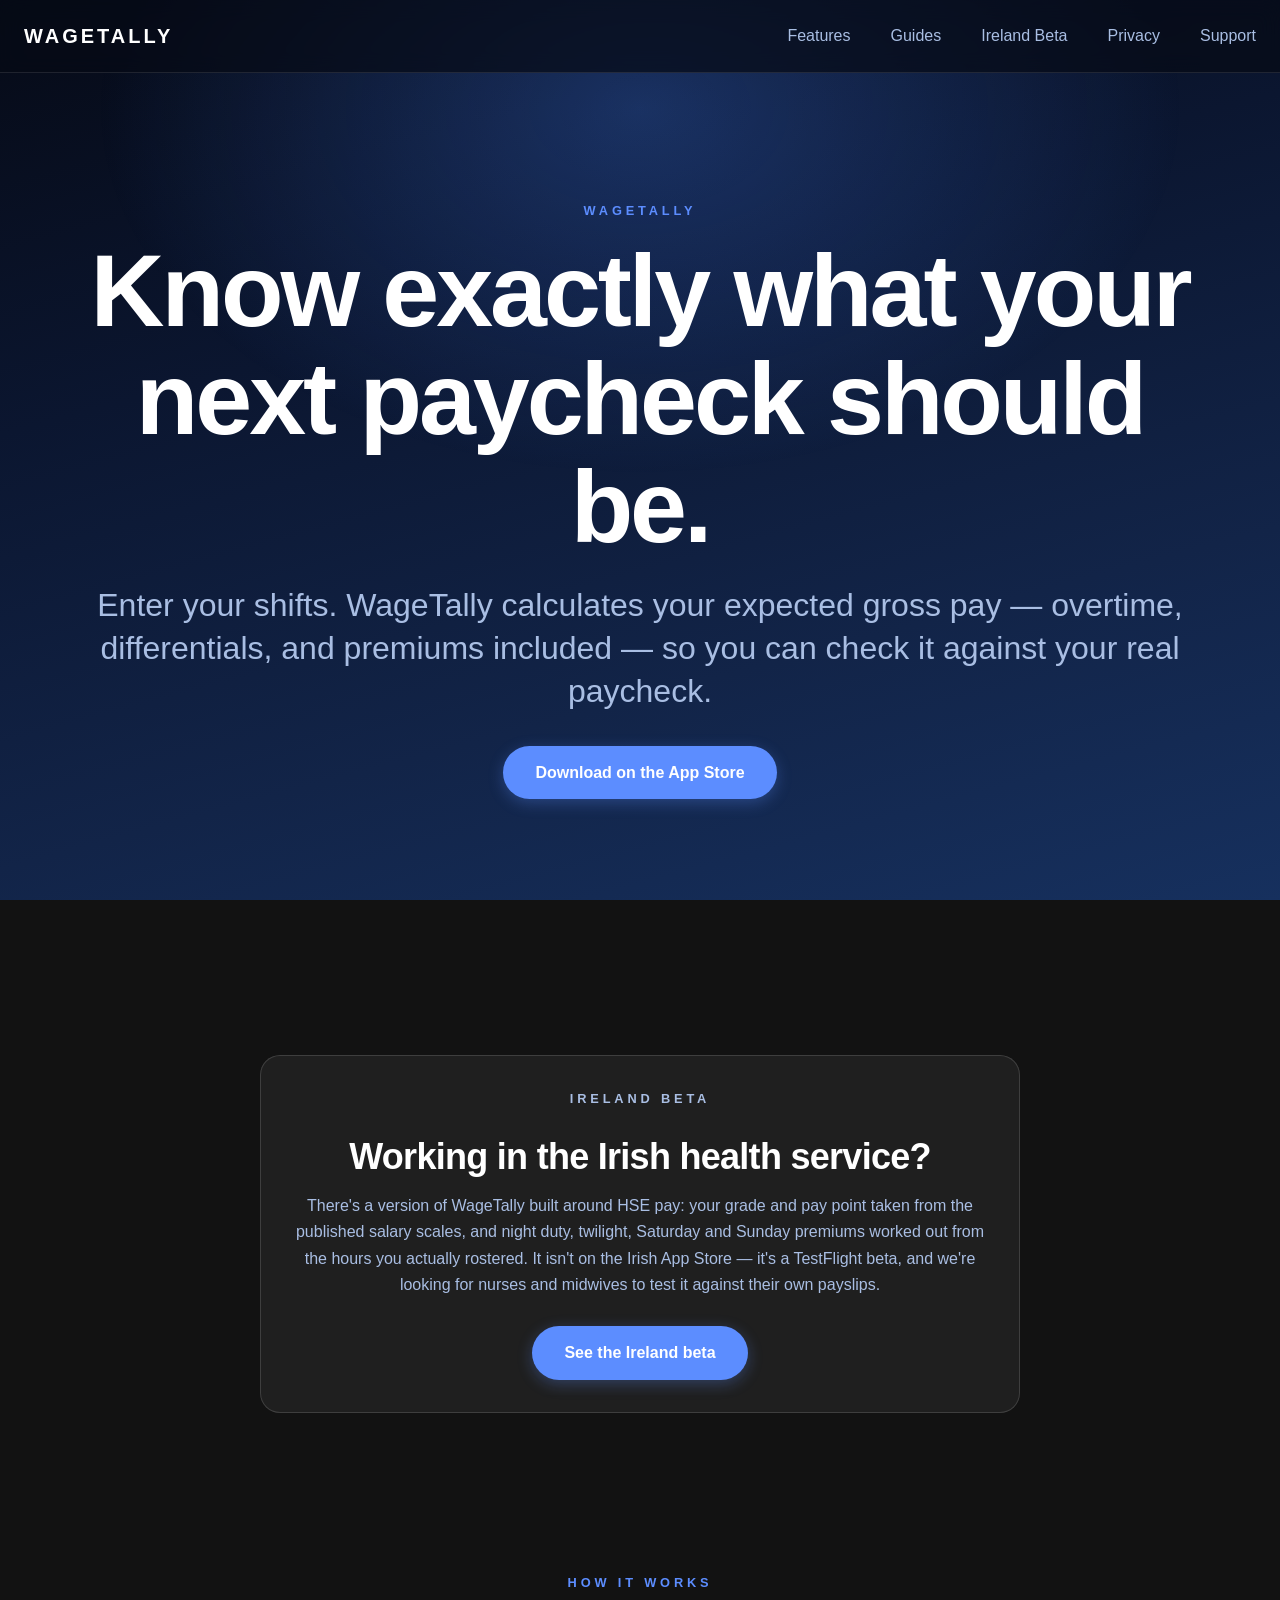
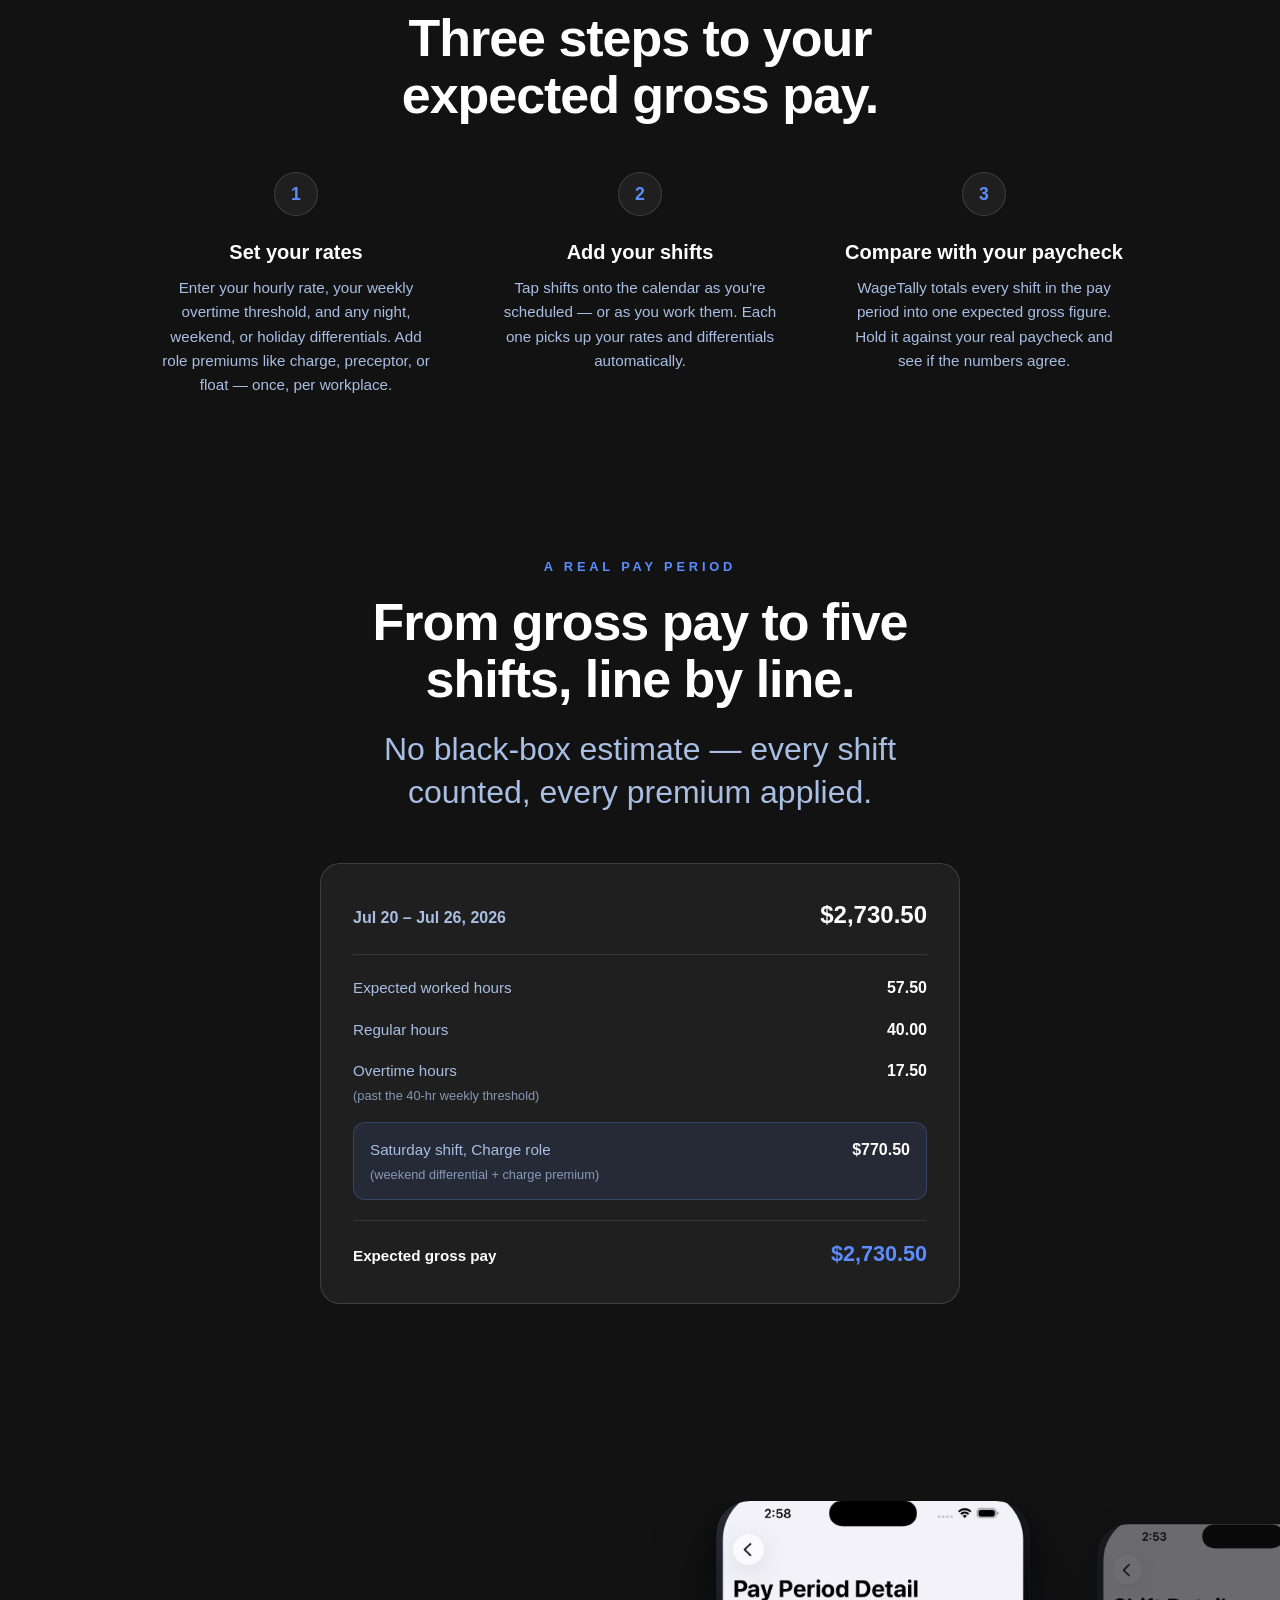
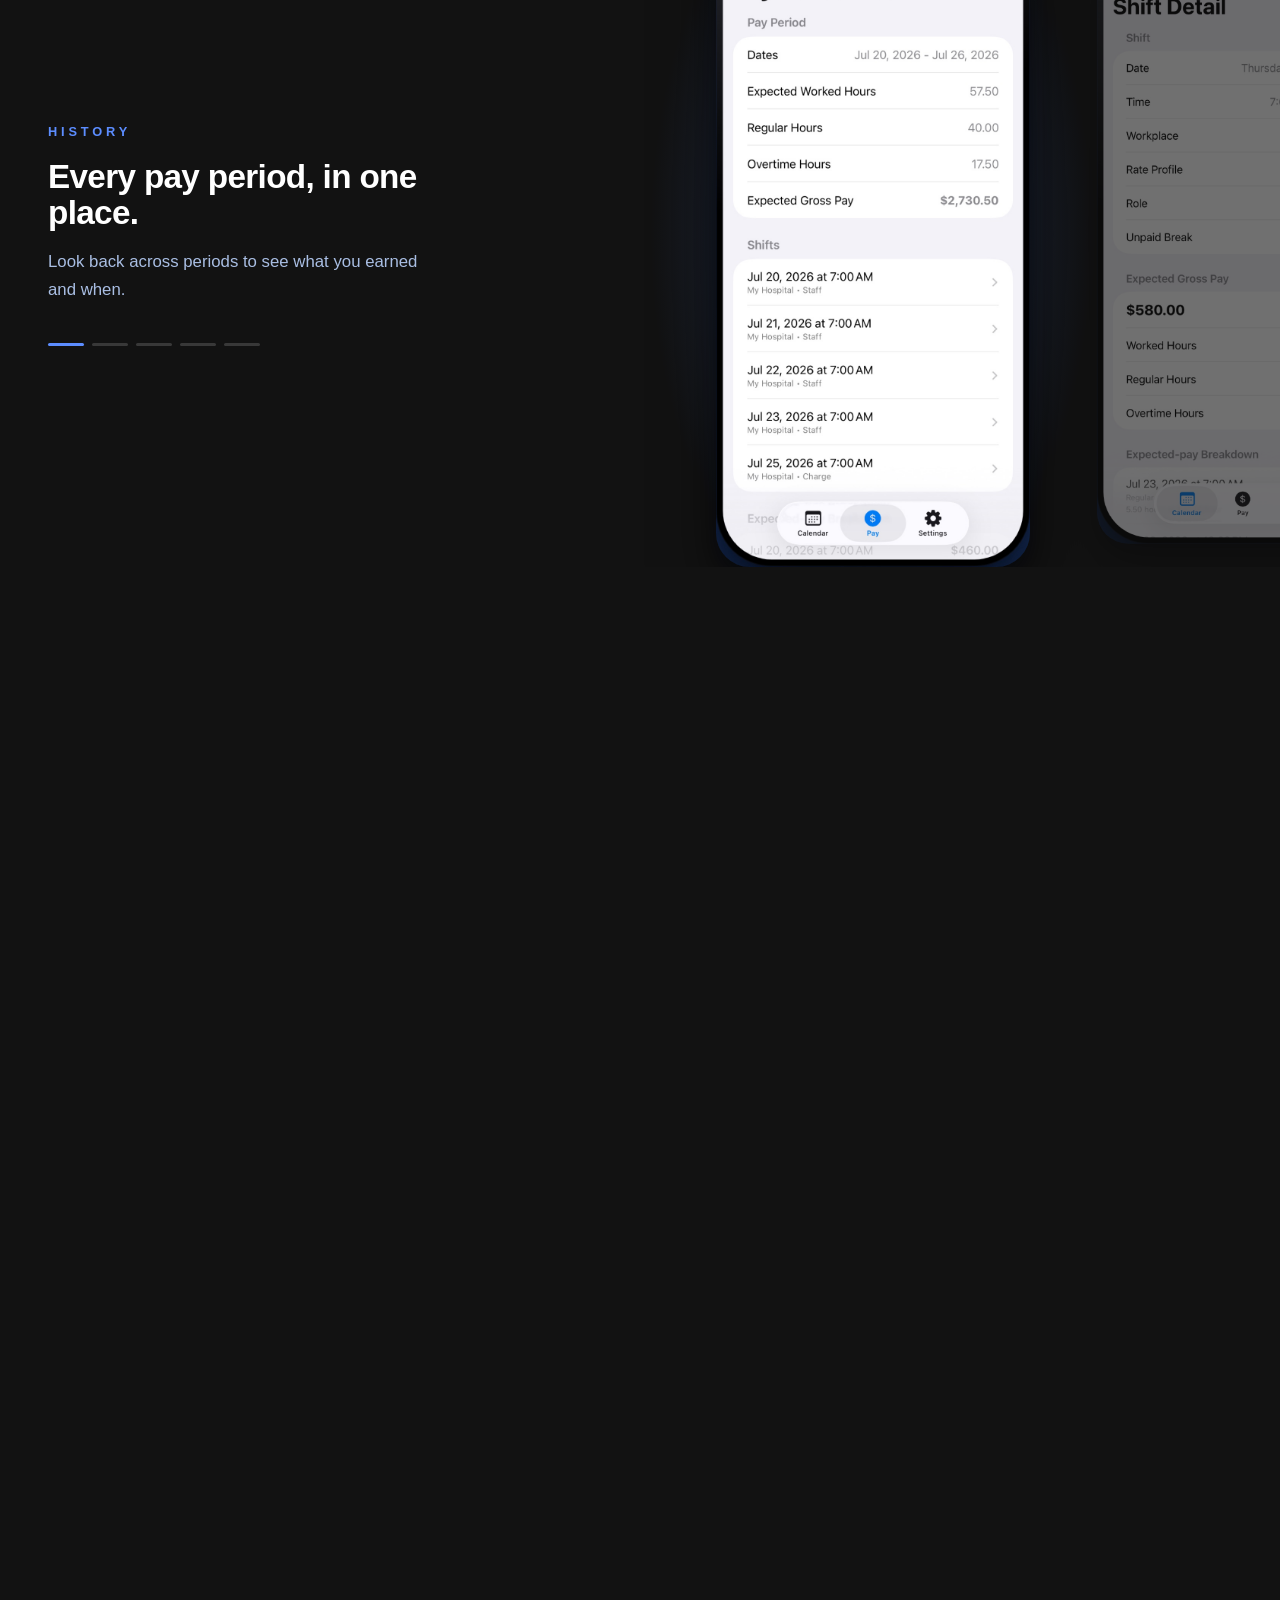
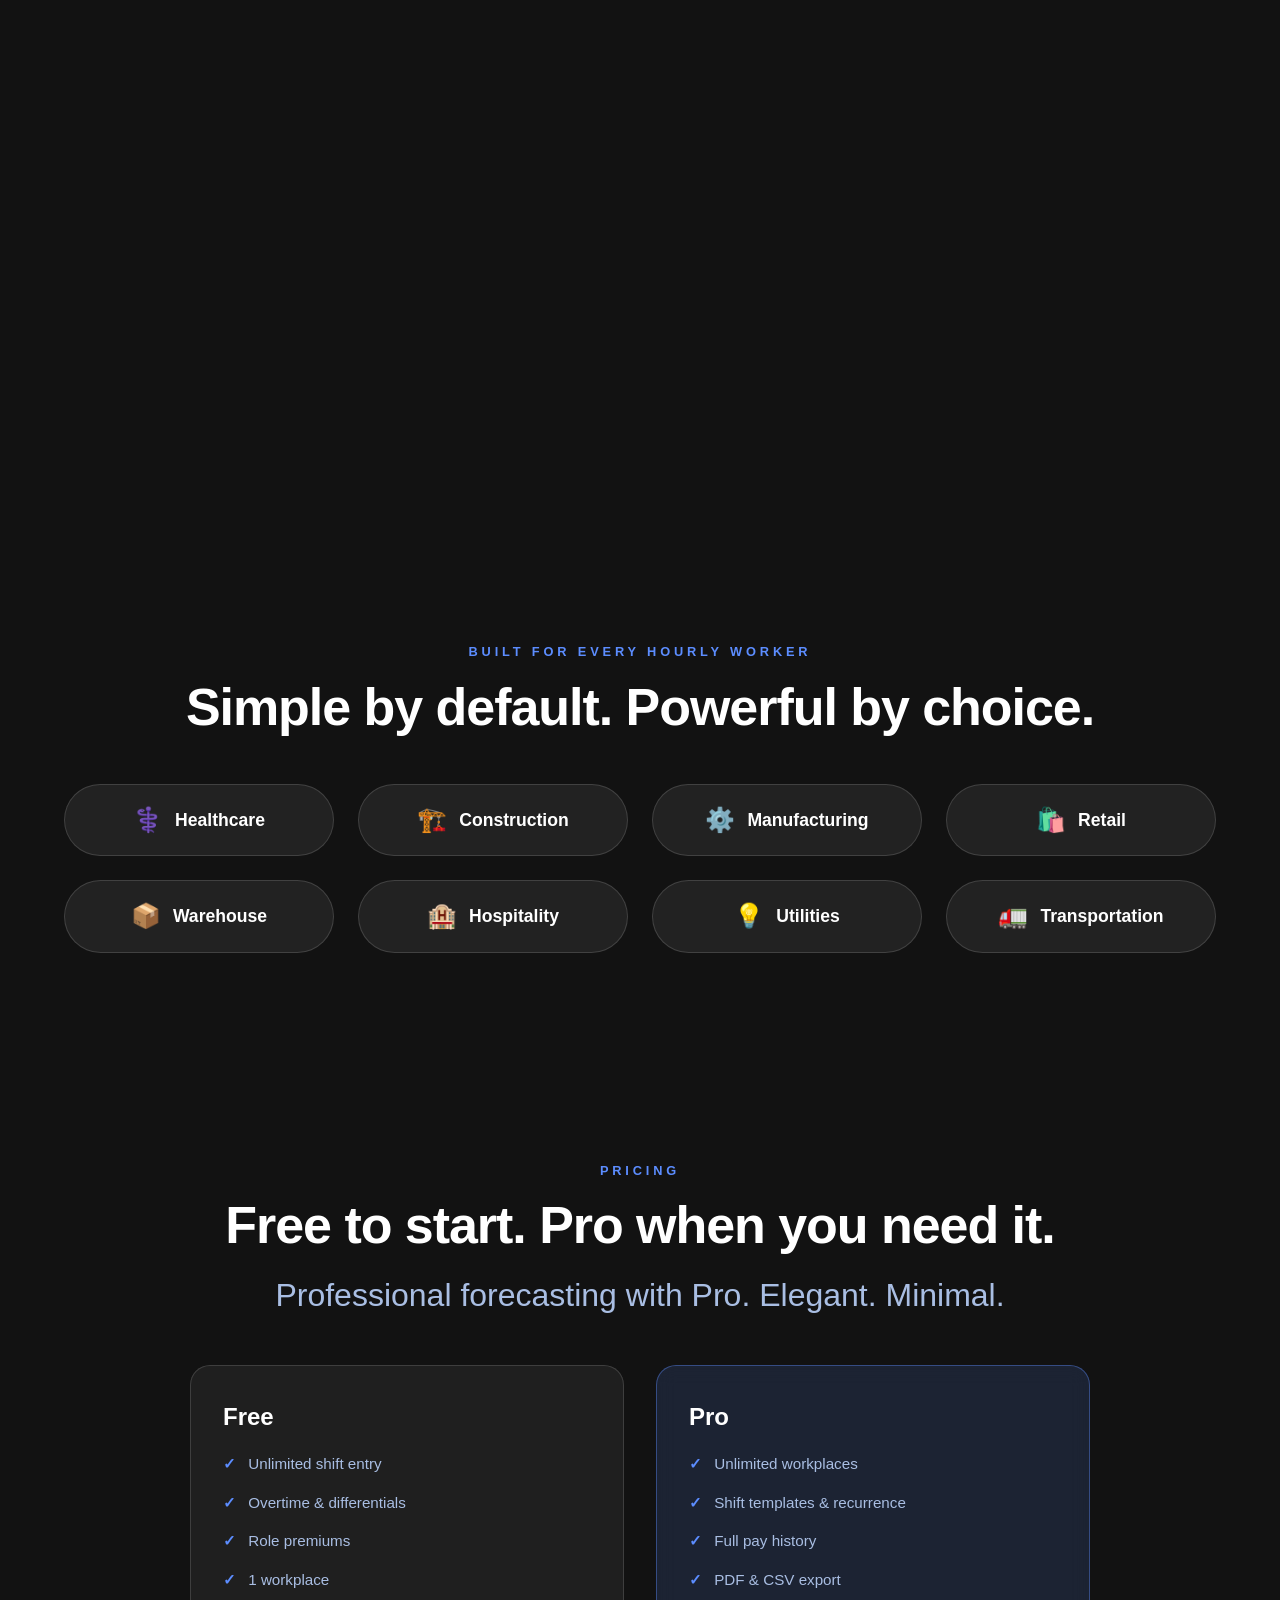
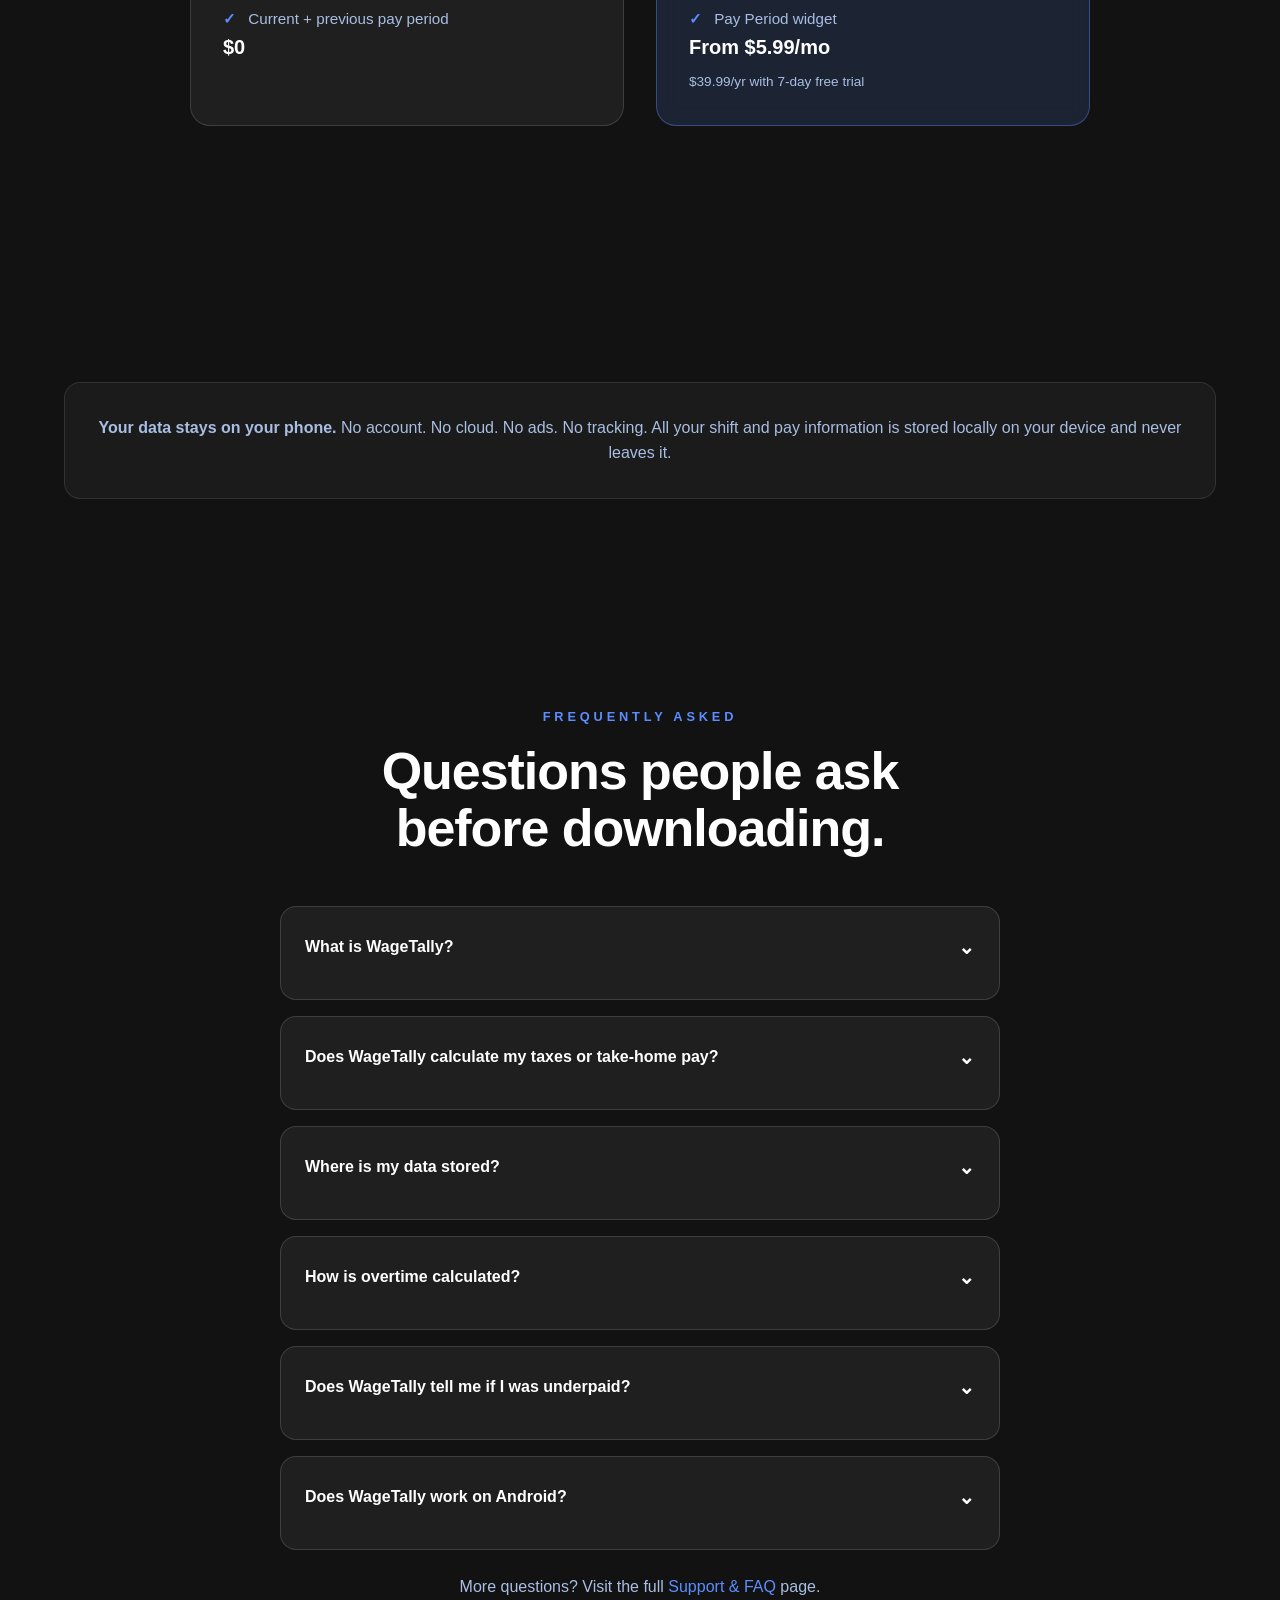
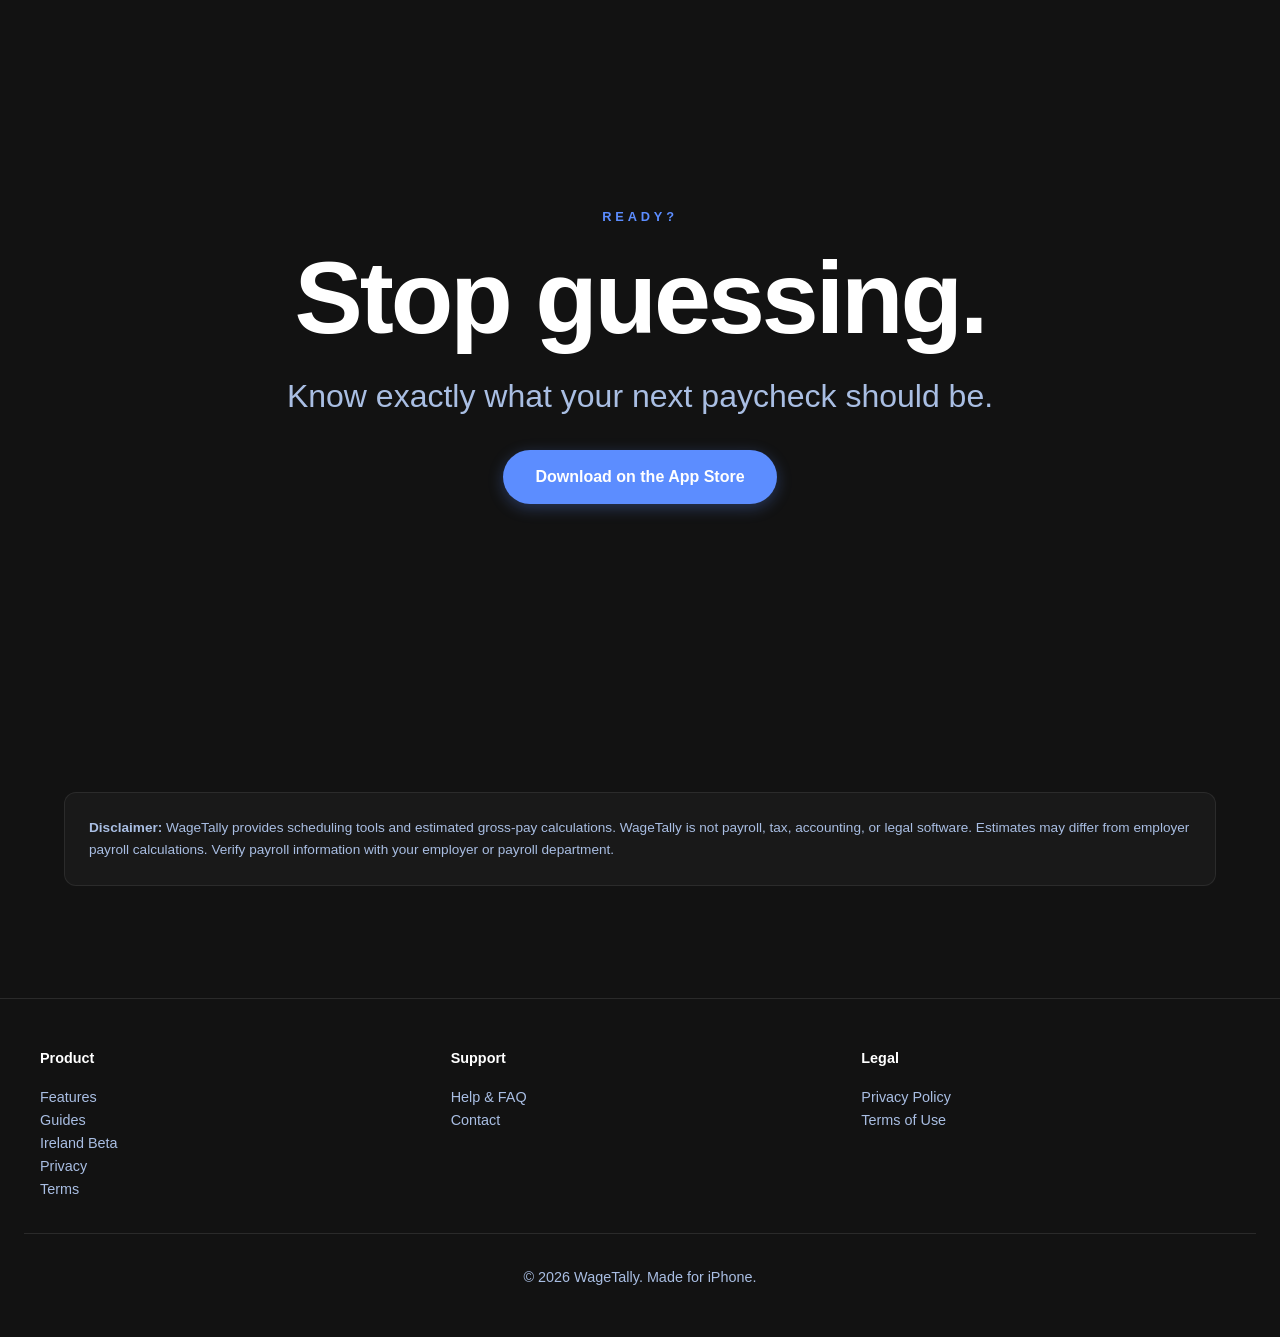
==== index.html @ 3345a605 "Give the homepage an Ireland doorway The homepage mentioned Ireland twice, both times as a nav link." ====
<!DOCTYPE html>
<html lang="en">
<head>
  <meta charset="UTF-8">
  <meta name="viewport" content="width=device-width, initial-scale=1.0">
  <title>WageTally – Know Your Next Paycheck</title>
  <meta name="description" content="Enter your shifts. WageTally calculates your expected gross pay — overtime, differentials, and premiums included — so you can check it against your real paycheck.">

  <!-- Open Graph -->
  <meta property="og:title" content="WageTally – Know Your Next Paycheck">
  <meta property="og:description" content="Calculate your expected gross pay automatically. Track shifts, overtime, differentials, and premiums.">
  <meta property="og:image" content="https://bfoster1267-ctrl.github.io/Shiftproof-website/assets/WageTally-og.jpg">
  <meta property="og:type" content="website">
  <link rel="canonical" href="https://bfoster1267-ctrl.github.io/Shiftproof-website/">

  <!-- JSON-LD Structured Data -->
  <script type="application/ld+json">
  {
    "@context": "https://schema.org/",
    "@type": "SoftwareApplication",
    "name": "WageTally",
    "description": "Calculate your expected gross pay for every shift. Compare it against your actual paycheck to catch mistakes.",
    "operatingSystem": "iOS",
    "applicationCategory": "FinanceApplication",
    "downloadUrl": "https://apps.apple.com/app/id6794703602",
    "offers": [
      {
        "@type": "Offer",
        "price": "0",
        "priceCurrency": "USD",
        "name": "Free"
      },
      {
        "@type": "Offer",
        "price": "5.99",
        "priceCurrency": "USD",
        "name": "Pro Monthly",
        "description": "From $5.99/mo"
      },
      {
        "@type": "Offer",
        "price": "39.99",
        "priceCurrency": "USD",
        "name": "Pro Annual",
        "description": "$39.99/yr with 7-day free trial"
      }
    ]
  }
  </script>

  <script type="application/ld+json">
  {
    "@context": "https://schema.org/",
    "@type": "Organization",
    "name": "WageTally",
    "url": "https://bfoster1267-ctrl.github.io/Shiftproof-website/",
    "logo": "https://bfoster1267-ctrl.github.io/Shiftproof-website/assets/WageTally-og.jpg"
  }
  </script>

  <script type="application/ld+json">
  {
    "@context": "https://schema.org/",
    "@type": "WebSite",
    "name": "WageTally",
    "url": "https://bfoster1267-ctrl.github.io/Shiftproof-website/"
  }
  </script>

  <script type="application/ld+json">
  {
    "@context": "https://schema.org/",
    "@type": "FAQPage",
    "mainEntity": [
      {
        "@type": "Question",
        "name": "What is WageTally?",
        "acceptedAnswer": {
          "@type": "Answer",
          "text": "WageTally is an iOS app that helps hourly workers track their shifts and calculate their expected gross pay — including overtime, differentials, and role premiums. You enter your shifts and rates, and WageTally does the math so you can compare your expected pay against your actual paycheck."
        }
      },
      {
        "@type": "Question",
        "name": "Does WageTally calculate my taxes or take-home pay?",
        "acceptedAnswer": {
          "@type": "Answer",
          "text": "No. WageTally calculates gross pay only — the total you earn before taxes, deductions, or other withholdings. It does not calculate taxes, net/take-home pay, or anything related to payroll withholding."
        }
      },
      {
        "@type": "Question",
        "name": "Where is my data stored?",
        "acceptedAnswer": {
          "@type": "Answer",
          "text": "All your data — shifts, rates, workplaces, differentials, and role premiums — is stored locally on your iPhone only. It is never transmitted to a server, cloud, or third party."
        }
      },
      {
        "@type": "Question",
        "name": "How is overtime calculated?",
        "acceptedAnswer": {
          "@type": "Answer",
          "text": "WageTally calculates weekly overtime based on a threshold you set (default 40 hours per week). Hours worked beyond that threshold in a week are classified as overtime. WageTally does not calculate daily overtime."
        }
      },
      {
        "@type": "Question",
        "name": "Does WageTally tell me if I was underpaid?",
        "acceptedAnswer": {
          "@type": "Answer",
          "text": "WageTally shows you the difference between your expected gross pay and your actual paycheck. It does not provide legal advice or determine whether you were actually underpaid — always verify with your employer or payroll department."
        }
      },
      {
        "@type": "Question",
        "name": "Does WageTally work on Android?",
        "acceptedAnswer": {
          "@type": "Answer",
          "text": "No. WageTally is an iOS app and requires an iPhone with iOS 17 or later."
        }
      }
    ]
  }
  </script>

  <link rel="stylesheet" href="styles.css?v=16">
  <link rel="icon" type="image/svg+xml" href="data:image/svg+xml,<svg xmlns='http://www.w3.org/2000/svg' viewBox='0 0 100 100'><text y='75' font-size='75' font-weight='bold' fill='%235C8DFF'>$</text></svg>">
</head>
<body>
  <!-- Navigation -->
  <header>
    <div class="nav-container">
      <a href="index.html" class="logo">WAGETALLY</a>
      <nav class="nav-links" aria-label="Main">
        <ul>
          <li><a href="#features">Features</a></li>
          <li><a href="articles/">Guides</a></li>
          <li><a href="ireland-beta.html">Ireland Beta</a></li>
          <li><a href="privacy.html">Privacy</a></li>
          <li><a href="support.html">Support</a></li>
        </ul>
      </nav>
      <button class="mobile-menu-btn" aria-label="Toggle menu">☰</button>
    </div>
  </header>

  <!-- Hero Section -->
  <section class="section-hero">
    <div class="container">
      <div class="hero-text">
        <p class="eyebrow">WAGETALLY</p>
        <h1>Know exactly what your next paycheck should be.</h1>
        <p class="subheading">Enter your shifts. WageTally calculates your expected gross pay — overtime, differentials, and premiums included — so you can check it against your real paycheck.</p>
        <a href="https://apps.apple.com/app/id6794703602" class="btn btn-primary">Download on the App Store</a>
      </div>
    </div>
  </section>

  <!-- Ireland band. This page is what wagetally.ie will serve at its root, so a
       nurse arriving from an outreach message has to find something built for
       her without hunting the nav — everything below here is the US story, in
       dollars, and the Irish build is a beta on TestFlight rather than a
       storefront listing. Kept to one card so it reads as a doorway, not a
       competing pitch. -->
  <section class="section" aria-labelledby="ireland-band-heading">
    <div class="container">
      <div class="glass-card home-ireland">
        <p class="eyebrow">Ireland Beta</p>
        <h2 id="ireland-band-heading">Working in the Irish health service?</h2>
        <p>There's a version of WageTally built around HSE pay: your grade and pay point taken from the published salary scales, and night duty, twilight, Saturday and Sunday premiums worked out from the hours you actually rostered. It isn't on the Irish App Store — it's a TestFlight beta, and we're looking for nurses and midwives to test it against their own payslips.</p>
        <a href="ireland-beta.html" class="btn btn-primary">See the Ireland beta</a>
      </div>
    </div>
  </section>

  <!-- How It Works -->
  <section class="section" aria-labelledby="how-it-works-heading">
    <div class="container">
      <div class="section-intro">
        <p class="eyebrow">HOW IT WORKS</p>
        <h2 id="how-it-works-heading">Three steps to your expected gross pay.</h2>
      </div>

      <ol class="steps">
        <li class="step">
          <span class="step-number">1</span>
          <h3>Set your rates</h3>
          <p>Enter your hourly rate, your weekly overtime threshold, and any night, weekend, or holiday differentials. Add role premiums like charge, preceptor, or float — once, per workplace.</p>
        </li>
        <li class="step">
          <span class="step-number">2</span>
          <h3>Add your shifts</h3>
          <p>Tap shifts onto the calendar as you're scheduled — or as you work them. Each one picks up your rates and differentials automatically.</p>
        </li>
        <li class="step">
          <span class="step-number">3</span>
          <h3>Compare with your paycheck</h3>
          <p>WageTally totals every shift in the pay period into one expected gross figure. Hold it against your real paycheck and see if the numbers agree.</p>
        </li>
      </ol>
    </div>
  </section>

  <!-- Worked Example
       Mirrors the numbers shown in gallery slide 01 and 04. Screenshots
       aren't indexable text, so the same real pay period is repeated here
       as semantic HTML — the only copy of these numbers a search engine or
       screen reader can actually read. -->
  <section class="section" aria-labelledby="worked-example-heading">
    <div class="container">
      <div class="section-intro">
        <p class="eyebrow">A REAL PAY PERIOD</p>
        <h2 id="worked-example-heading">From gross pay to five shifts, line by line.</h2>
        <p class="subheading">No black-box estimate — every shift counted, every premium applied.</p>
      </div>

      <div class="worked-example glass-card">
        <div class="worked-example-header">
          <span>Jul 20 – Jul 26, 2026</span>
          <span class="worked-example-total">$2,730.50</span>
        </div>
        <dl class="worked-example-rows">
          <div class="worked-example-row">
            <dt>Expected worked hours</dt>
            <dd>57.50</dd>
          </div>
          <div class="worked-example-row">
            <dt>Regular hours</dt>
            <dd>40.00</dd>
          </div>
          <div class="worked-example-row">
            <dt>Overtime hours <span class="worked-example-note">(past the 40-hr weekly threshold)</span></dt>
            <dd>17.50</dd>
          </div>
          <div class="worked-example-row worked-example-highlight">
            <dt>Saturday shift, Charge role <span class="worked-example-note">(weekend differential + charge premium)</span></dt>
            <dd>$770.50</dd>
          </div>
          <div class="worked-example-row worked-example-row-total">
            <dt>Expected gross pay</dt>
            <dd>$2,730.50</dd>
          </div>
        </dl>
      </div>
    </div>
  </section>

  <!-- Feature gallery.
       The source PNGs are 1290x2796 App Store compositions; the device sits at
       x 265-1024 in every one of them. .device crops to just the phone so the
       headlines can be real web type instead of pixels. --crop-y is the only
       per-slide value: the comps differ solely in vertical offset. -->
  <section id="features" class="pin">
    <div class="pin-stage">
      <div class="pin-copy">
        <p class="eyebrow" data-copy="eyebrow">Pay periods</p>
        <h2 data-copy="title">Know what the check should say.</h2>
        <p data-copy="body">Every shift in the period added up into one expected gross figure — the number you can hold against your real paycheck.</p>
        <ol class="pin-rail" aria-hidden="true">
          <li class="is-active"></li><li></li><li></li><li></li><li></li>
        </ol>
      </div>

      <div class="pin-viewport">
      <div class="pin-track" role="region" aria-label="WageTally app screens" tabindex="0">
        <figure class="slide">
          <div class="device" style="--crop-y:-59.553%">
            <img src="assets/web/ShiftProof-01-KnowYourNextPaycheck.jpg" width="1400" height="3035" alt="Pay Period Detail screen showing 57.50 expected worked hours split into 40.00 regular and 17.50 overtime, for an expected gross pay of $2,730.50, above the list of shifts in that period.">
          </div>
          <figcaption>
            <p class="eyebrow">Pay periods</p>
            <h3>Know what the check should say.</h3>
            <p>Every shift in the period added up into one expected gross figure — the number you can hold against your real paycheck.</p>
          </figcaption>
        </figure>

        <figure class="slide">
          <div class="device" style="--crop-y:-62.655%">
            <img src="assets/web/ShiftProof-02-AutomaticOvertime.jpg" width="1400" height="3035" loading="lazy" alt="Shift Detail screen for a 7:00 AM to 7:00 PM shift, breaking 11.50 worked hours into 5.50 regular and 6.00 overtime hours for $580.00 expected gross pay.">
          </div>
          <figcaption>
            <p class="eyebrow">Overtime</p>
            <h3>Past your weekly threshold, counted for you.</h3>
            <p>Set the weekly threshold once. Regular and overtime hours are split automatically, every week.</p>
          </figcaption>
        </figure>

        <figure class="slide">
          <div class="device" style="--crop-y:-59.553%">
            <img src="assets/web/ShiftProof-03-TrackEveryShift.jpg" width="1400" height="3035" loading="lazy" alt="Month calendar for July 2026 with 7:00 AM shift chips placed across the working week of the 20th through the 25th.">
          </div>
          <figcaption>
            <p class="eyebrow">Schedule</p>
            <h3>A calendar built for shift work.</h3>
            <p>Add a shift in seconds and see the whole month at a glance.</p>
          </figcaption>
        </figure>

        <figure class="slide">
          <div class="device" style="--crop-y:-62.655%">
            <img src="assets/web/ShiftProof-04-NeverMissPremiumPay.jpg" width="1400" height="3035" loading="lazy" alt="Shift Detail for a Saturday shift worked in the Charge role, showing $770.50 expected gross pay with all 11.50 hours counted as overtime.">
          </div>
          <figcaption>
            <p class="eyebrow">Premium pay</p>
            <h3>Differentials and role pay, never missed.</h3>
            <p>Night, weekend and holiday differentials, plus charge, preceptor and float premiums — all folded into the expected gross.</p>
          </figcaption>
        </figure>

        <figure class="slide">
          <div class="device" style="--crop-y:-59.553%">
            <img src="assets/web/ShiftProof-05-MonthlyEarnings.jpg" width="1400" height="3035" loading="lazy" alt="Pay tab listing two pay periods: 57.50 hours totalling $2,730.50, and 11.50 hours totalling $460.00.">
          </div>
          <figcaption>
            <p class="eyebrow">History</p>
            <h3>Every pay period, in one place.</h3>
            <p>Look back across periods to see what you earned and when.</p>
          </figcaption>
        </figure>
      </div>
      </div>
    </div>
  </section>

  <!-- Industries Section -->
  <section class="section">
    <div class="container">
      <div style="text-align: center; margin-bottom: 3rem;">
        <p class="eyebrow">BUILT FOR EVERY HOURLY WORKER</p>
        <h2>Simple by default. Powerful by choice.</h2>
      </div>

      <div class="industries">
        <div class="industry-pill">
          <span class="industry-icon">⚕️</span>
          <span>Healthcare</span>
        </div>
        <div class="industry-pill">
          <span class="industry-icon">🏗️</span>
          <span>Construction</span>
        </div>
        <div class="industry-pill">
          <span class="industry-icon">⚙️</span>
          <span>Manufacturing</span>
        </div>
        <div class="industry-pill">
          <span class="industry-icon">🛍️</span>
          <span>Retail</span>
        </div>
        <div class="industry-pill">
          <span class="industry-icon">📦</span>
          <span>Warehouse</span>
        </div>
        <div class="industry-pill">
          <span class="industry-icon">🏨</span>
          <span>Hospitality</span>
        </div>
        <div class="industry-pill">
          <span class="industry-icon">💡</span>
          <span>Utilities</span>
        </div>
        <div class="industry-pill">
          <span class="industry-icon">🚛</span>
          <span>Transportation</span>
        </div>
      </div>

    </div>
  </section>

  <!-- Pricing Section -->
  <section class="section">
    <div class="container">
      <div style="text-align: center; margin-bottom: 3rem;">
        <p class="eyebrow">PRICING</p>
        <h2>Free to start. Pro when you need it.</h2>
        <p class="subheading">Professional forecasting with Pro. Elegant. Minimal.</p>
      </div>

      <div class="pricing-grid">
        <!-- Free Tier -->
        <div class="glass-card">
          <h3>Free</h3>
          <ul class="pricing-features">
            <li>Unlimited shift entry</li>
            <li>Overtime & differentials</li>
            <li>Role premiums</li>
            <li>1 workplace</li>
            <li>Current + previous pay period</li>
          </ul>
          <div class="pricing-cta">$0</div>
        </div>

        <!-- Pro Tier -->
        <div class="glass-card glass-card-pro">
          <h3>Pro</h3>
          <ul class="pricing-features">
            <li>Unlimited workplaces</li>
            <li>Shift templates & recurrence</li>
            <li>Full pay history</li>
            <li>PDF & CSV export</li>
            <li>Pay Period widget</li>
          </ul>
          <div class="pricing-cta">From $5.99/mo</div>
          <p style="font-size: 0.85rem; color: var(--color-text-secondary); margin-top: 0.5rem;">$39.99/yr with 7-day free trial</p>
        </div>
      </div>

    </div>
  </section>

  <!-- Privacy Strip -->
  <section class="section">
    <div class="container">
      <div class="privacy-strip">
        <p><strong>Your data stays on your phone.</strong> No account. No cloud. No ads. No tracking. All your shift and pay information is stored locally on your device and never leaves it.</p>
      </div>
    </div>
  </section>

  <!-- FAQ -->
  <section class="section" aria-labelledby="faq-heading">
    <div class="container">
      <div class="section-intro">
        <p class="eyebrow">FREQUENTLY ASKED</p>
        <h2 id="faq-heading">Questions people ask before downloading.</h2>
      </div>

      <div class="faq-list">
      <div class="faq-item">
        <div class="faq-question">
          <span>What is WageTally?</span>
          <span class="faq-toggle">⌄</span>
        </div>
        <div class="faq-answer">
          <p>WageTally is an iOS app that helps hourly workers track their shifts and calculate their expected gross pay — including overtime, differentials, and role premiums. You enter your shifts and rates, and WageTally does the math so you can compare your expected pay against your actual paycheck.</p>
        </div>
      </div>

      <div class="faq-item">
        <div class="faq-question">
          <span>Does WageTally calculate my taxes or take-home pay?</span>
          <span class="faq-toggle">⌄</span>
        </div>
        <div class="faq-answer">
          <p>No. WageTally calculates <strong>gross pay only</strong> — the total you earn before taxes, deductions, or other withholdings. It does not calculate taxes, net/take-home pay, or anything related to payroll withholding.</p>
        </div>
      </div>

      <div class="faq-item">
        <div class="faq-question">
          <span>Where is my data stored?</span>
          <span class="faq-toggle">⌄</span>
        </div>
        <div class="faq-answer">
          <p>All your data — shifts, rates, workplaces, differentials, and role premiums — is stored <strong>locally on your iPhone only</strong>. It is never transmitted to a server, cloud, or third party.</p>
        </div>
      </div>

      <div class="faq-item">
        <div class="faq-question">
          <span>How is overtime calculated?</span>
          <span class="faq-toggle">⌄</span>
        </div>
        <div class="faq-answer">
          <p>WageTally calculates <strong>weekly overtime</strong> based on a threshold you set (default 40 hours per week). Hours worked beyond that threshold in a week are classified as overtime. WageTally does <strong>not</strong> calculate daily overtime.</p>
        </div>
      </div>

      <div class="faq-item">
        <div class="faq-question">
          <span>Does WageTally tell me if I was underpaid?</span>
          <span class="faq-toggle">⌄</span>
        </div>
        <div class="faq-answer">
          <p>WageTally shows you the <strong>difference between your expected gross pay and your actual paycheck</strong>. It does <strong>not</strong> provide legal advice or determine whether you were actually underpaid — always verify with your employer or payroll department.</p>
        </div>
      </div>

      <div class="faq-item">
        <div class="faq-question">
          <span>Does WageTally work on Android?</span>
          <span class="faq-toggle">⌄</span>
        </div>
        <div class="faq-answer">
          <p>No. WageTally is an iOS app and requires an iPhone with iOS 17 or later.</p>
        </div>
      </div>
      </div>

      <p class="faq-more">More questions? Visit the full <a href="support.html">Support &amp; FAQ</a> page.</p>
    </div>
  </section>

  <!-- Final CTA -->
  <section class="section-hero">
    <div class="container">
      <div class="hero-text">
        <p class="eyebrow">READY?</p>
        <h2 class="cta-heading">Stop guessing.</h2>
        <p class="subheading">Know exactly what your next paycheck should be.</p>
        <a href="https://apps.apple.com/app/id6794703602" class="btn btn-primary">Download on the App Store</a>
      </div>
    </div>
  </section>

  <!-- Disclaimer -->
  <section class="section">
    <div class="container">
      <div class="disclaimer">
        <p><strong>Disclaimer:</strong> WageTally provides scheduling tools and estimated gross-pay calculations. WageTally is not payroll, tax, accounting, or legal software. Estimates may differ from employer payroll calculations. Verify payroll information with your employer or payroll department.</p>
      </div>
    </div>
  </section>

  <!-- Footer -->
  <footer>
    <div class="footer-content">
      <div class="footer-section">
        <h4>Product</h4>
        <ul>
          <li><a href="#features">Features</a></li>
          <li><a href="articles/">Guides</a></li>
          <li><a href="ireland-beta.html">Ireland Beta</a></li>
          <li><a href="privacy.html">Privacy</a></li>
          <li><a href="terms.html">Terms</a></li>
        </ul>
      </div>
      <div class="footer-section">
        <h4>Support</h4>
        <ul>
          <li><a href="support.html">Help & FAQ</a></li>
          <li><a href="mailto:bfoster1267@gmail.com">Contact</a></li>
        </ul>
      </div>
      <div class="footer-section">
        <h4>Legal</h4>
        <ul>
          <li><a href="privacy.html">Privacy Policy</a></li>
          <li><a href="terms.html">Terms of Use</a></li>
        </ul>
      </div>
    </div>
    <div class="footer-bottom">
      <p>&copy; 2026 WageTally. Made for iPhone.</p>
    </div>
  </footer>

  <script src="main.js?v=13"></script>
</body>
</html>
---- styles.css ----
/* WageTally Marketing Website */
/* Design System */

:root {
  --color-brand-blue: #5C8DFF;
  --color-text-primary: #FFFFFF;
  --color-text-secondary: #A9BEE3;
  --color-bg-gradient-1: #060a16;
  --color-bg-gradient-2: #0b1630;
  --color-bg-gradient-3: #122448;
  --color-bg-gradient-4: #16305e;
  --color-glass-bg: rgba(255, 255, 255, 0.06);
  --color-glass-border: rgba(255, 255, 255, 0.14);
  --color-glass-pro-bg: rgba(92, 141, 255, 0.14);
  --color-glass-pro-border: rgba(92, 141, 255, 0.4);
  --font-system: -apple-system, BlinkMacSystemFont, "SF Pro Display", "Segoe UI", Roboto, Helvetica, Arial, sans-serif;
}

* {
  margin: 0;
  padding: 0;
  box-sizing: border-box;
}

html {
  scroll-behavior: smooth;
  color-scheme: dark;
}

body {
  font-family: var(--font-system);
  background: linear-gradient(165deg, var(--color-bg-gradient-1) 0%, var(--color-bg-gradient-2) 35%, var(--color-bg-gradient-3) 70%, var(--color-bg-gradient-4) 100%);
  background-attachment: fixed;
  color: var(--color-text-primary);
  line-height: 1.6;
  overflow-x: hidden;
}

body::before {
  content: '';
  position: fixed;
  top: 0;
  left: 0;
  right: 0;
  height: 60%;
  background: radial-gradient(ellipse at 50% 20%, rgba(70, 132, 255, 0.28), transparent 60%);
  pointer-events: none;
  z-index: -1;
}

/* Typography */
h1 {
  font-size: clamp(2.5rem, 8vw, 8.25rem);
  font-weight: 800;
  letter-spacing: -0.03em;
  line-height: 1.05;
  margin-bottom: 1.5rem;
  color: var(--color-text-primary);
}

h2 {
  font-size: clamp(1.75rem, 5vw, 3.25rem);
  font-weight: 800;
  letter-spacing: -0.02em;
  line-height: 1.1;
  margin-bottom: 1.25rem;
}

h3 {
  font-size: 1.5rem;
  font-weight: 700;
  margin-bottom: 1rem;
}

.eyebrow {
  font-size: 0.8rem;
  font-weight: 700;
  letter-spacing: 0.3em;
  text-transform: uppercase;
  color: var(--color-brand-blue);
  margin-bottom: 1rem;
}

.subheading {
  font-size: clamp(1.25rem, 3vw, 2rem);
  font-weight: 500;
  color: var(--color-text-secondary);
  line-height: 1.35;
  margin-bottom: 2rem;
}

body-text {
  font-size: 1rem;
  color: var(--color-text-secondary);
  line-height: 1.6;
}

/* Navigation */
header {
  position: sticky;
  top: 0;
  z-index: 100;
  backdrop-filter: blur(10px);
  background: rgba(6, 10, 22, 0.7);
  border-bottom: 1px solid rgba(255, 255, 255, 0.1);
}

.nav-container {
  max-width: 1400px;
  margin: 0 auto;
  padding: 1.25rem 1.5rem;
  display: flex;
  justify-content: space-between;
  align-items: center;
}

.logo {
  font-size: 1.25rem;
  font-weight: 800;
  letter-spacing: 0.15em;
  color: var(--color-text-primary);
  text-decoration: none;
}

.nav-links ul {
  display: flex;
  gap: 2.5rem;
  list-style: none;
  margin: 0;
  padding: 0;
}

.nav-links a {
  color: var(--color-text-secondary);
  text-decoration: none;
  font-weight: 500;
  transition: color 0.3s ease;
}

.nav-links a:hover {
  color: var(--color-brand-blue);
}

a:focus-visible,
.mobile-menu-btn:focus-visible,
.faq-question:focus-visible,
.btn:focus-visible {
  outline: 3px solid rgba(92, 141, 255, 0.75);
  outline-offset: 4px;
}

.btn:focus-visible {
  border-radius: 999px;
}

.mobile-menu-btn {
  display: none;
  background: none;
  border: none;
  color: var(--color-text-primary);
  font-size: 1.5rem;
  cursor: pointer;
}

/* Buttons */
.btn {
  display: inline-block;
  padding: 0.875rem 2rem;
  border-radius: 999px;
  font-weight: 700;
  text-decoration: none;
  transition: all 0.3s ease;
  font-size: 1rem;
  text-align: center;
  border: none;
  cursor: pointer;
}

.btn-primary {
  background: var(--color-brand-blue);
  color: var(--color-text-primary);
  box-shadow: 0 4px 15px rgba(92, 141, 255, 0.3);
}

.btn-primary:hover {
  transform: translateY(-2px);
  box-shadow: 0 8px 25px rgba(92, 141, 255, 0.4);
}

.btn-secondary {
  background: transparent;
  border: 1.5px solid rgba(255, 255, 255, 0.2);
  color: var(--color-text-primary);
}

.btn-secondary:hover {
  border-color: rgba(255, 255, 255, 0.4);
  background: rgba(255, 255, 255, 0.05);
}

/* Container & Layout */
.container {
  max-width: 1200px;
  margin: 0 auto;
  padding: 0 1.5rem;
}

.section {
  padding: 5rem 1.5rem;
}

.section-hero {
  padding: 8rem 1.5rem;
  text-align: center;
}

.hero-text {
  margin-bottom: 3rem;
}

/* Glass Cards */
.glass-card {
  background: var(--color-glass-bg);
  border: 1px solid var(--color-glass-border);
  border-radius: 20px;
  padding: 2rem;
  backdrop-filter: blur(10px);
  -webkit-backdrop-filter: blur(10px);
  transition: all 0.3s ease;
}

.glass-card:hover {
  background: rgba(255, 255, 255, 0.08);
  border-color: rgba(255, 255, 255, 0.2);
}

.glass-card-pro {
  background: var(--color-glass-pro-bg);
  border: 1.5px solid var(--color-glass-pro-border);
}

.glass-card-pro:hover {
  background: rgba(92, 141, 255, 0.2);
  border-color: rgba(92, 141, 255, 0.6);
}

/* ==========================================================================
   Device gallery
   The source images are 1290x2796 App Store compositions. Measured from them,
   the phone occupies exactly 759 x 1612 at x 265, with an 82px corner radius.
   .device windows onto precisely that box, so none of the composition's own
   background comes with it.

   That matters: the comp carries a steep internal gradient (rgb(10,20,43) at
   its top through rgb(19,41,82) at its bottom) while the page background is a
   fixed gradient running a different direction. Any comp background left in
   frame can only match the page along one horizontal line, and reads as a
   rectangular patch everywhere else. Cropping it out is the only real fix —
   an edge feather cannot hide a mismatch that spans the whole box.

   Percentages are the device box expressed against the container:
     width  1290/759 = 169.960%
     left   -265/759 = -34.914%
     top    -deviceTop/1612 = --crop-y, the one per-slide value
     radius 82/759 and 82/1612, so it stays 82px at any rendered size

   Measure these from the image; do not derive them from the white screen's
   bounds. Deriving cost 24px off the bottom of the phone, which put the crop
   edge through the screen instead of the bezel.
   ========================================================================== */
.device {
  position: relative;
  width: 100%;
  aspect-ratio: 759 / 1612;
  overflow: hidden;
  border-radius: 10.804% / 5.087%;
  box-shadow: 0 30px 60px rgba(0, 0, 0, 0.5), 0 8px 20px rgba(6, 10, 22, 0.4);
}

.device img {
  position: absolute;
  width: 169.960%;
  height: auto;
  left: -34.914%;
  top: var(--crop-y, -59.553%);
  display: block;
}

/* --------------------------------------------------------------------------
   Base layout: a horizontal swipe carousel with snap points. This is what
   mobile, tablet, reduced-motion and no-JS visitors get, and it must stand on
   its own — no scroll-jacking on touch, where it fights native momentum.

   Deliberately not pinned on phones: pinning makes the device share one
   viewport height with the headline, shrinking it to ~225px, at which point
   the in-app figures stop being readable. Those figures are the pitch.
   -------------------------------------------------------------------------- */
.pin {
  padding: 5rem 0;
}

.pin-stage {
  margin: 0 auto;
}

/* The cross-fading copy is a desktop-only affordance; on mobile each slide
   carries its own caption and only the rail is kept from this block. */
.pin-copy {
  order: 2;
}

.pin-copy [data-copy] {
  display: none;
}

.pin-track {
  display: flex;
  flex-direction: row;
  gap: 1.5rem;
  list-style: none;
  overflow-x: auto;
  /* Both slides peek in at the edges, which is the affordance that says
     "swipe me"; the padding lets the first and last still reach centre. */
  padding-inline: 11vw;
  scroll-snap-type: x mandatory;
  overscroll-behavior-x: contain;
  -webkit-overflow-scrolling: touch;
  scrollbar-width: none;
}

.pin-track::-webkit-scrollbar {
  display: none;
}

.slide {
  margin: 0;
  flex: 0 0 min(78vw, 420px);
  scroll-snap-align: center;
  display: flex;
  flex-direction: column;
  align-items: center;
  gap: 1.5rem;
  /* Opacity only, never scale: animating scale inside a snap container
     fights the snap and produces visible jitter on touch. */
  opacity: 0.55;
  transition: opacity 0.35s ease;
}

.slide.is-active {
  opacity: 1;
}

.slide figcaption {
  max-width: 34ch;
  text-align: center;
}

.slide figcaption h3 {
  font-size: 1.6rem;
  font-weight: 800;
  letter-spacing: -0.02em;
  line-height: 1.15;
  margin-bottom: 0.75rem;
}

.slide figcaption p:not(.eyebrow) {
  color: var(--color-text-secondary);
  line-height: 1.6;
}

/* Shown in both modes — on mobile it sits under the carousel, on desktop
   under the copy column. */
.pin-rail {
  display: flex;
  justify-content: center;
  gap: 0.5rem;
  list-style: none;
  margin-top: 2.5rem;
}

.pin-rail li {
  width: 2.25rem;
  height: 3px;
  border-radius: 999px;
  background: rgba(255, 255, 255, 0.16);
  transition: background 0.3s ease;
}

.pin-rail li.is-active {
  background: var(--color-brand-blue);
}

.pin-track:focus-visible {
  outline: 2px solid var(--color-brand-blue);
  outline-offset: 8px;
  border-radius: 12px;
}

/* --------------------------------------------------------------------------
   Pinned layout. Applied only when main.js adds .is-pinned, which it does
   solely at >=1024px with prefers-reduced-motion unset. Everything above
   remains the fallback.
   -------------------------------------------------------------------------- */
/* JS owns the height while pinned; padding would offset the sticky maths. */
.pin.is-pinned {
  padding: 0;
}

.pin.is-pinned .pin-stage {
  position: sticky;
  top: 0;
  height: 100vh;
  display: flex;
  align-items: center;
  gap: 3rem;
  max-width: none;
  padding: 0 0 0 max(3rem, calc((100vw - 1400px) / 2 + 1.5rem));
  overflow: hidden;
}

.pin.is-pinned .pin-copy {
  display: block;
  order: 0;
  flex: 0 0 30%;
  max-width: 26rem;
}

.pin.is-pinned .pin-copy [data-copy] {
  display: block;
}

.pin.is-pinned .pin-copy h2 {
  font-size: clamp(1.9rem, 2.6vw, 2.9rem);
  margin-bottom: 1rem;
}

.pin.is-pinned .pin-copy > p:not(.eyebrow) {
  color: var(--color-text-secondary);
  font-size: 1.05rem;
  line-height: 1.65;
}

/* Cross-fade between slides' copy */
.pin.is-pinned .pin-copy [data-copy] {
  transition: opacity 0.32s ease, transform 0.32s ease;
}

.pin.is-pinned .pin-copy.is-swapping [data-copy] {
  opacity: 0;
  transform: translateY(0.5rem);
}

.pin.is-pinned .pin-rail {
  justify-content: flex-start;
}

/* The track's own clipping window. Without it, slides translating leftwards
   pass underneath the copy column instead of disappearing behind its edge. */
.pin.is-pinned .pin-viewport {
  flex: 1 1 auto;
  min-width: 0;
  overflow: hidden;
  align-self: center;
}

/* Reset the carousel defaults: while pinned, position comes from a transform,
   so native scrolling and snapping must be off. */
.pin.is-pinned .pin-track {
  align-items: center;
  gap: 3.5rem;
  overflow: visible;
  padding-inline: 0;
  scroll-snap-type: none;
  will-change: transform;
}

.pin.is-pinned .slide {
  flex: 0 0 auto;
  gap: 0;
  scroll-snap-align: none;
  opacity: 0.4;
  transform: scale(0.93);
  transition: opacity 0.45s ease, transform 0.45s ease;
}

.pin.is-pinned .slide.is-active {
  opacity: 1;
  transform: scale(1);
}

.pin.is-pinned .slide .device {
  width: auto;
  height: 74vh;
  max-width: none;
}

/* Brand glow behind the focused device */
.pin.is-pinned .slide::before {
  content: '';
  position: absolute;
  inset: -12% -22%;
  background: radial-gradient(closest-side, rgba(92, 141, 255, 0.30), transparent 100%);
  opacity: 0;
  transition: opacity 0.45s ease;
  pointer-events: none;
  z-index: -1;
}

.pin.is-pinned .slide {
  position: relative;
}

.pin.is-pinned .slide.is-active::before {
  opacity: 1;
}

/* Captions live in the left column while pinned */
.pin.is-pinned .slide figcaption {
  display: none;
}

/* Industries Grid
   Explicit track counts, not auto-fit: 8 pills must divide evenly (2x4 or 4x2)
   or the last row is left orphaned. */
.industries {
  display: grid;
  grid-template-columns: repeat(2, minmax(0, 1fr));
  gap: 1rem;
  margin: 3rem 0;
}

@media (min-width: 900px) {
  .industries {
    grid-template-columns: repeat(4, minmax(0, 1fr));
    gap: 1.5rem;
  }
}

.industry-pill {
  background: rgba(255, 255, 255, 0.07);
  border: 1px solid rgba(255, 255, 255, 0.14);
  border-radius: 999px;
  padding: 1rem 1.5rem;
  text-align: center;
  font-weight: 600;
  font-size: 1.1rem;
  display: flex;
  align-items: center;
  justify-content: center;
  gap: 0.75rem;
  transition: all 0.3s ease;
}

.industry-pill:hover {
  background: rgba(255, 255, 255, 0.1);
  border-color: rgba(92, 141, 255, 0.5);
}

.industry-icon {
  font-size: 1.5rem;
}

/* Pricing Cards */
/* Explicit 2 tracks — auto-fit was resolving to a dead third column. */
.pricing-grid {
  display: grid;
  grid-template-columns: minmax(0, 1fr);
  gap: 2rem;
  margin: 3rem 0;
  max-width: 900px;
  margin-inline: auto;
}

@media (min-width: 768px) {
  .pricing-grid {
    grid-template-columns: repeat(2, minmax(0, 1fr));
  }
}

.pricing-card {
  display: flex;
  flex-direction: column;
  gap: 1.5rem;
}

.pricing-card h3 {
  font-size: 2rem;
  margin-bottom: 0.5rem;
}

.pricing-features {
  display: flex;
  flex-direction: column;
  gap: 1rem;
  flex: 1;
}

.pricing-features li {
  list-style: none;
  padding-left: 0;
  color: var(--color-text-secondary);
  font-size: 0.95rem;
  line-height: 1.5;
}

.pricing-features li:before {
  content: '✓ ';
  color: var(--color-brand-blue);
  font-weight: 700;
  margin-right: 0.5rem;
}

.pricing-cta {
  font-size: 1.25rem;
  font-weight: 700;
  color: var(--color-text-primary);
}

/* Privacy Strip */
.privacy-strip {
  background: rgba(255, 255, 255, 0.04);
  border: 1px solid rgba(255, 255, 255, 0.1);
  border-radius: 16px;
  padding: 2rem;
  text-align: center;
  margin: 3rem 0;
  font-size: 1rem;
  color: var(--color-text-secondary);
  line-height: 1.6;
}

/* Footer */
footer {
  border-top: 1px solid rgba(255, 255, 255, 0.1);
  padding: 3rem 1.5rem;
  text-align: center;
  color: var(--color-text-secondary);
  font-size: 0.9rem;
}

.footer-content {
  max-width: 1200px;
  margin: 0 auto;
  display: grid;
  grid-template-columns: repeat(auto-fit, minmax(200px, 1fr));
  gap: 2rem;
  margin-bottom: 2rem;
  text-align: left;
}

.footer-section h4 {
  color: var(--color-text-primary);
  margin-bottom: 1rem;
  font-size: 0.9rem;
}

.footer-section ul {
  list-style: none;
}

.footer-section a {
  color: var(--color-text-secondary);
  text-decoration: none;
  transition: color 0.3s ease;
}

.footer-section a:hover {
  color: var(--color-brand-blue);
}

.footer-bottom {
  text-align: center;
  padding-top: 2rem;
  border-top: 1px solid rgba(255, 255, 255, 0.1);
}

/* Disclaimer */
.disclaimer {
  background: rgba(255, 255, 255, 0.03);
  border: 1px solid rgba(255, 255, 255, 0.08);
  border-radius: 12px;
  padding: 1.5rem;
  font-size: 0.85rem;
  color: var(--color-text-secondary);
  line-height: 1.6;
  margin: 2rem 0;
}

/* Policy Pages */
.policy-content {
  max-width: 800px;
  margin: 0 auto;
}

.policy-content h2 {
  margin-top: 2.5rem;
  margin-bottom: 1rem;
}

.policy-content h3 {
  margin-top: 1.5rem;
  margin-bottom: 0.75rem;
}

.policy-content p,
.policy-content li {
  color: var(--color-text-secondary);
  margin-bottom: 1rem;
  line-height: 1.7;
}

.policy-content ul,
.policy-content ol {
  margin-left: 1.5rem;
  margin-bottom: 1.5rem;
}

.policy-content a {
  color: var(--color-brand-blue);
  text-decoration: none;
}

.policy-content a:hover {
  text-decoration: underline;
}

/* ==========================================================================
   Article / guide pages (articles/*.html)
   ========================================================================== */
.breadcrumbs {
  font-size: 0.85rem;
  color: var(--color-text-secondary);
  margin-bottom: 1.5rem;
}

.breadcrumbs a {
  color: var(--color-brand-blue);
  text-decoration: none;
}

.breadcrumbs a:hover {
  text-decoration: underline;
}

.article-meta {
  color: var(--color-text-secondary);
  font-size: 0.85rem;
  margin-bottom: 2.5rem;
  padding-bottom: 1.5rem;
  border-bottom: 1px solid rgba(255, 255, 255, 0.1);
}

.article-cta-box {
  background: var(--color-glass-pro-bg);
  border: 1.5px solid var(--color-glass-pro-border);
  border-radius: 16px;
  padding: 1.75rem;
  margin: 2.5rem 0;
  text-align: center;
}

.article-cta-box p {
  color: var(--color-text-secondary);
  margin-bottom: 1rem;
}

.article-image {
  margin: 2rem 0;
  display: flex;
  justify-content: center;
}

.article-image .device {
  max-width: 260px;
}

.related-heading {
  margin-top: 3rem;
}

.related-grid {
  display: grid;
  grid-template-columns: 1fr;
  gap: 1rem;
  margin-top: 1rem;
}

@media (min-width: 640px) {
  .related-grid {
    grid-template-columns: repeat(2, minmax(0, 1fr));
  }
}

.related-card {
  background: var(--color-glass-bg);
  border: 1px solid var(--color-glass-border);
  border-radius: 14px;
  padding: 1.25rem;
  text-decoration: none;
  display: block;
  transition: all 0.3s ease;
}

.related-card:hover {
  background: rgba(255, 255, 255, 0.08);
  border-color: rgba(255, 255, 255, 0.2);
}

.related-card h3 {
  color: var(--color-text-primary);
  font-size: 1rem;
  margin-bottom: 0.35rem;
}

.related-card p {
  color: var(--color-text-secondary);
  font-size: 0.85rem;
  margin: 0;
}

/* Articles index / hub page */
.articles-index-grid {
  display: grid;
  grid-template-columns: 1fr;
  gap: 1.5rem;
  max-width: 900px;
  margin: 0 auto;
}

@media (min-width: 768px) {
  .articles-index-grid {
    grid-template-columns: repeat(2, minmax(0, 1fr));
  }
}

.article-index-card {
  background: var(--color-glass-bg);
  border: 1px solid var(--color-glass-border);
  border-radius: 20px;
  padding: 1.75rem;
  text-decoration: none;
  display: block;
  transition: all 0.3s ease;
}

.article-index-card:hover {
  background: rgba(255, 255, 255, 0.08);
  border-color: rgba(255, 255, 255, 0.2);
}

.article-index-card h2 {
  color: var(--color-text-primary);
  font-size: 1.25rem;
  margin-bottom: 0.5rem;
}

.article-index-card p {
  color: var(--color-text-secondary);
  font-size: 0.9rem;
  line-height: 1.55;
  margin: 0;
}

/* ==========================================================================
   Homepage depth sections: section-intro, how-it-works steps, worked example
   ========================================================================== */
.section-intro {
  text-align: center;
  max-width: 640px;
  margin: 0 auto 3rem;
}

.cta-heading {
  /* Semantically an h2 (only one h1 per page), sized to match the closing
     hero's original visual weight. */
  font-size: clamp(2.5rem, 8vw, 8.25rem);
  font-weight: 800;
  letter-spacing: -0.03em;
  line-height: 1.05;
  margin-bottom: 1.5rem;
  color: var(--color-text-primary);
}

/* How it works */
.steps {
  list-style: none;
  display: grid;
  grid-template-columns: 1fr;
  gap: 2rem;
  max-width: 1000px;
  margin: 0 auto;
}

.step {
  text-align: center;
  padding: 0 1rem;
}

.step-number {
  display: inline-flex;
  align-items: center;
  justify-content: center;
  width: 2.75rem;
  height: 2.75rem;
  border-radius: 50%;
  background: var(--color-glass-bg);
  border: 1px solid var(--color-glass-border);
  color: var(--color-brand-blue);
  font-weight: 800;
  font-size: 1.1rem;
  margin-bottom: 1.25rem;
}

.step h3 {
  font-size: 1.25rem;
  margin-bottom: 0.5rem;
}

.step p {
  color: var(--color-text-secondary);
  line-height: 1.6;
  font-size: 0.95rem;
}

@media (min-width: 768px) {
  .steps {
    grid-template-columns: repeat(3, minmax(0, 1fr));
  }
}

/* Worked example */
.worked-example {
  max-width: 640px;
  margin: 0 auto;
}

.worked-example-header {
  display: flex;
  flex-wrap: wrap;
  justify-content: space-between;
  align-items: baseline;
  gap: 0.35rem 1rem;
  padding-bottom: 1.25rem;
  margin-bottom: 1.25rem;
  border-bottom: 1px solid rgba(255, 255, 255, 0.1);
  font-weight: 600;
  color: var(--color-text-secondary);
}

.worked-example-header > span:first-child {
  white-space: nowrap;
}

.worked-example-total {
  font-size: 1.5rem;
  font-weight: 800;
  color: var(--color-text-primary);
}

.worked-example-rows {
  display: flex;
  flex-direction: column;
  gap: 1rem;
}

.worked-example-row {
  display: flex;
  justify-content: space-between;
  align-items: baseline;
  gap: 1rem;
}

.worked-example-row dt {
  color: var(--color-text-secondary);
  font-size: 0.95rem;
}

.worked-example-row dd {
  font-weight: 700;
  color: var(--color-text-primary);
  white-space: nowrap;
}

.worked-example-note {
  display: block;
  font-size: 0.8rem;
  color: var(--color-text-secondary);
  opacity: 0.75;
  margin-top: 0.15rem;
}

.worked-example-highlight {
  padding: 0.85rem 1rem;
  background: rgba(92, 141, 255, 0.1);
  border: 1px solid rgba(92, 141, 255, 0.25);
  border-radius: 12px;
}

.worked-example-row-total {
  padding-top: 1rem;
  margin-top: 0.25rem;
  border-top: 1px solid rgba(255, 255, 255, 0.1);
}

.worked-example-row-total dt {
  color: var(--color-text-primary);
  font-weight: 700;
}

.worked-example-row-total dd {
  font-size: 1.35rem;
  color: var(--color-brand-blue);
}

/* FAQ */
.faq-list {
  max-width: 720px;
  margin: 0 auto;
}

.faq-more {
  text-align: center;
  color: var(--color-text-secondary);
  margin-top: 1.5rem;
}

.faq-more a {
  color: var(--color-brand-blue);
  text-decoration: none;
}

.faq-more a:hover {
  text-decoration: underline;
}

.faq-item {
  background: var(--color-glass-bg);
  border: 1px solid var(--color-glass-border);
  border-radius: 16px;
  padding: 1.5rem;
  margin-bottom: 1rem;
  cursor: pointer;
  transition: all 0.3s ease;
}

.faq-item:hover {
  background: rgba(255, 255, 255, 0.08);
  border-color: rgba(255, 255, 255, 0.2);
}

.faq-question {
  font-weight: 700;
  color: var(--color-text-primary);
  margin-bottom: 0.75rem;
  display: flex;
  justify-content: space-between;
  align-items: center;
  border-radius: 8px;
}

.faq-answer {
  color: var(--color-text-secondary);
  line-height: 1.7;
  max-height: 0;
  overflow: hidden;
  transition: max-height 0.3s ease;
}

.faq-item.open .faq-answer {
  max-height: 500px;
}

.faq-toggle {
  display: inline-block;
  transition: transform 0.3s ease;
  font-size: 1.25rem;
}

.faq-item.open .faq-toggle {
  transform: rotate(180deg);
}

/* Accessibility */
@media (prefers-reduced-motion: reduce) {
  * {
    animation-duration: 0.01ms !important;
    animation-iteration-count: 1 !important;
    transition-duration: 0.01ms !important;
    scroll-behavior: auto !important;
  }
}

/* Responsive */
@media (max-width: 768px) {
  .nav-links {
    display: none;
  }

  /* Opened by the hamburger button in main.js */
  .nav-links.active {
    display: block;
    position: absolute;
    top: 100%;
    left: 0;
    right: 0;
    padding: 0.5rem 1.5rem 1.25rem;
    background: rgba(6, 10, 22, 0.96);
    backdrop-filter: blur(10px);
    -webkit-backdrop-filter: blur(10px);
    border-bottom: 1px solid rgba(255, 255, 255, 0.1);
  }

  .nav-links.active ul {
    flex-direction: column;
    gap: 1rem;
  }

  .nav-container {
    position: relative;
  }

  .mobile-menu-btn {
    display: block;
  }

  .industry-pill {
    padding: 0.75rem 1rem;
    font-size: 0.95rem;
  }

  .section-hero {
    padding: 4rem 1.5rem;
  }

  .section {
    padding: 3rem 1.5rem;
  }

  .footer-content {
    grid-template-columns: 1fr;
    text-align: center;
  }

  .footer-section a {
    display: inline;
    margin: 0 0.5rem;
  }

  h1 {
    font-size: clamp(1.75rem, 5vw, 2.5rem);
  }
}

/* ─────────────────────────────────────────────────────────────
   Ireland Beta page
   Additive only. Reuses the existing tokens, radii and glass
   treatment — no new colours, no new type scale.
   ───────────────────────────────────────────────────────────── */

.beta-qualifier {
  margin-top: 1.5rem;
  font-size: 0.95rem;
  line-height: 1.6;
  color: var(--color-text-secondary);
  max-width: 46ch;
  margin-left: auto;
  margin-right: auto;
  text-align: center;
}

/* Screenshot trio ------------------------------------------------ */
.ie-screens {
  display: grid;
  gap: 3rem;
  grid-template-columns: 1fr;
  max-width: 420px;
  margin: 0 auto;
}
.ie-screen {
  margin: 0;
  display: flex;
  flex-direction: column;
  align-items: center;
  gap: 1.5rem;
}
.ie-screen .device { width: 100%; }
.ie-screen figcaption { text-align: center; }
.ie-screen figcaption h3 {
  font-size: 1.25rem;
  margin-bottom: 0.5rem;
  color: var(--color-text-primary);
}
.ie-screen figcaption p {
  color: var(--color-text-secondary);
  line-height: 1.6;
  margin: 0;
}

/* Two-up cards --------------------------------------------------- */
.ie-two-up {
  display: grid;
  gap: 1.5rem;
  grid-template-columns: 1fr;
}
.ie-two-up h3 {
  font-size: 1.15rem;
  margin-bottom: 0.75rem;
  color: var(--color-text-primary);
}
.ie-two-up p {
  color: var(--color-text-secondary);
  line-height: 1.7;
  margin: 0;
}

/* Prose block ---------------------------------------------------- */
.ie-prose {
  max-width: 62ch;
  margin: 0 auto;
}
.ie-prose p {
  color: var(--color-text-secondary);
  line-height: 1.75;
  margin-bottom: 1.25rem;
}
.ie-prose strong { color: var(--color-text-primary); }

/* First-run checklist -------------------------------------------- */
.ie-firstrun {
  max-width: 62ch;
  margin: 3rem auto 0;
}
.ie-firstrun h3 {
  font-size: 1.15rem;
  margin-bottom: 0.75rem;
  color: var(--color-text-primary);
}
.ie-firstrun > p {
  color: var(--color-text-secondary);
  line-height: 1.7;
  margin-bottom: 1rem;
}
.ie-firstrun ul {
  margin: 0;
  padding-left: 1.25rem;
  color: var(--color-text-secondary);
}
.ie-firstrun li {
  line-height: 1.7;
  margin-bottom: 0.75rem;
}
.ie-firstrun strong { color: var(--color-text-primary); }

/* Application form ----------------------------------------------- */
.ie-form-card {
  max-width: 34rem;
  margin: 0 auto;
}
.ie-field {
  border: 0;
  padding: 0;
  margin: 0 0 1.5rem;
}
.ie-field label,
.ie-field legend {
  display: block;
  font-weight: 700;
  color: var(--color-text-primary);
  margin-bottom: 0.5rem;
  font-size: 0.95rem;
}
.ie-field input[type="text"],
.ie-field input[type="email"] {
  width: 100%;
  padding: 0.875rem 1rem;
  font-family: var(--font-system);
  font-size: 1rem;
  color: var(--color-text-primary);
  background: rgba(255, 255, 255, 0.07);
  border: 1px solid var(--color-glass-border);
  border-radius: 12px;
  /* 16px keeps iOS Safari from zooming the viewport on focus. */
}
.ie-field input[type="text"]:focus,
.ie-field input[type="email"]:focus {
  outline: 2px solid var(--color-brand-blue);
  outline-offset: 1px;
  background: rgba(255, 255, 255, 0.1);
}
.ie-field input::placeholder { color: rgba(169, 190, 227, 0.5); }

.ie-radio {
  display: flex;
  align-items: flex-start;
  gap: 0.75rem;
  font-weight: 500;
  color: var(--color-text-secondary);
  margin-bottom: 0.25rem;
  /* Generous vertical padding so each option clears the 44px
     minimum tap target on a phone. */
  padding: 0.6rem 0;
  cursor: pointer;
}
.ie-radio input {
  width: 1.15rem;
  height: 1.15rem;
  margin: 0;
  flex: 0 0 auto;
  accent-color: var(--color-brand-blue);
}
.ie-hint {
  font-size: 0.85rem;
  line-height: 1.6;
  color: var(--color-text-secondary);
  opacity: 0.85;
  margin: 0.5rem 0 0;
}
.ie-form button[type="submit"] {
  width: 100%;
  margin-top: 0.5rem;
  font-size: 1.05rem;
  padding: 1rem 2rem;
}
.ie-form-privacy { margin-top: 1.25rem; }

.ie-back {
  text-align: center;
  margin-top: 3rem;
}
.ie-back a {
  color: var(--color-brand-blue);
  text-decoration: none;
  font-weight: 700;
}
.ie-back a:hover { text-decoration: underline; }

@media (min-width: 768px) {
  /* The site's .steps is a 3-up. This page's first list has four, which would
     otherwise orphan the last item on its own row. */
  .steps-four { grid-template-columns: repeat(2, minmax(0, 1fr)); }
  /* Four screens now, so a 3-up would orphan the last one — same fix as
     .steps-four above. The max-width keeps each device at roughly the size it
     rendered at when this was a 3-up across the full container. */
  .ie-screens {
    grid-template-columns: repeat(2, minmax(0, 1fr));
    max-width: 920px;
    gap: 2.5rem;
  }
  .ie-two-up { grid-template-columns: repeat(2, 1fr); }
  .ie-form button[type="submit"] { width: auto; min-width: 14rem; }
}

@media (min-width: 1100px) {
  .steps-four { grid-template-columns: repeat(4, minmax(0, 1fr)); }
}

/* Native radios/checkboxes default to a muddy grey on the dark form card.
   accent-color tints the control itself without replacing the native widget,
   so the tap target and a11y semantics stay exactly as the browser built them. */
.ie-form input[type="radio"],
.ie-form input[type="checkbox"] {
  accent-color: var(--color-brand-blue);
  width: 18px;
  height: 18px;
  flex-shrink: 0;
}

/* Beta form: inline error + post-submit success state.
   Both live inside the form card so the applicant never changes page. */
.ie-form-error {
  margin: 0 0 1rem;
  padding: 0.875rem 1rem;
  border: 1px solid rgba(255, 138, 138, 0.35);
  border-radius: 10px;
  background: rgba(255, 90, 90, 0.09);
  color: #ffc9c9;
  font-size: 0.9375rem;
  line-height: 1.5;
}

.ie-form-error a { color: #fff; }

.ie-form-done { text-align: center; }

.ie-form-done h3 {
  margin: 0 0 0.5rem;
  font-size: 1.5rem;
}

.ie-form-done p { color: var(--color-text-secondary); }

.ie-form-done .btn { margin: 1.25rem 0 0.5rem; }

/* The success panel takes focus on submit; it is not an interactive control,
   so suppress the ring the tabindex would otherwise draw. */
.ie-form-done:focus { outline: none; }

/* Ireland band on the homepage. Narrower and centred so it reads as a doorway
   to a different audience rather than another feature section. */
.home-ireland {
  max-width: 760px;
  margin: 0 auto;
  text-align: center;
}

.home-ireland h2 {
  font-size: clamp(1.5rem, 4vw, 2.25rem);
  margin-bottom: 1rem;
}

.home-ireland p {
  color: var(--color-text-secondary);
  line-height: 1.65;
  margin-bottom: 1.75rem;
}
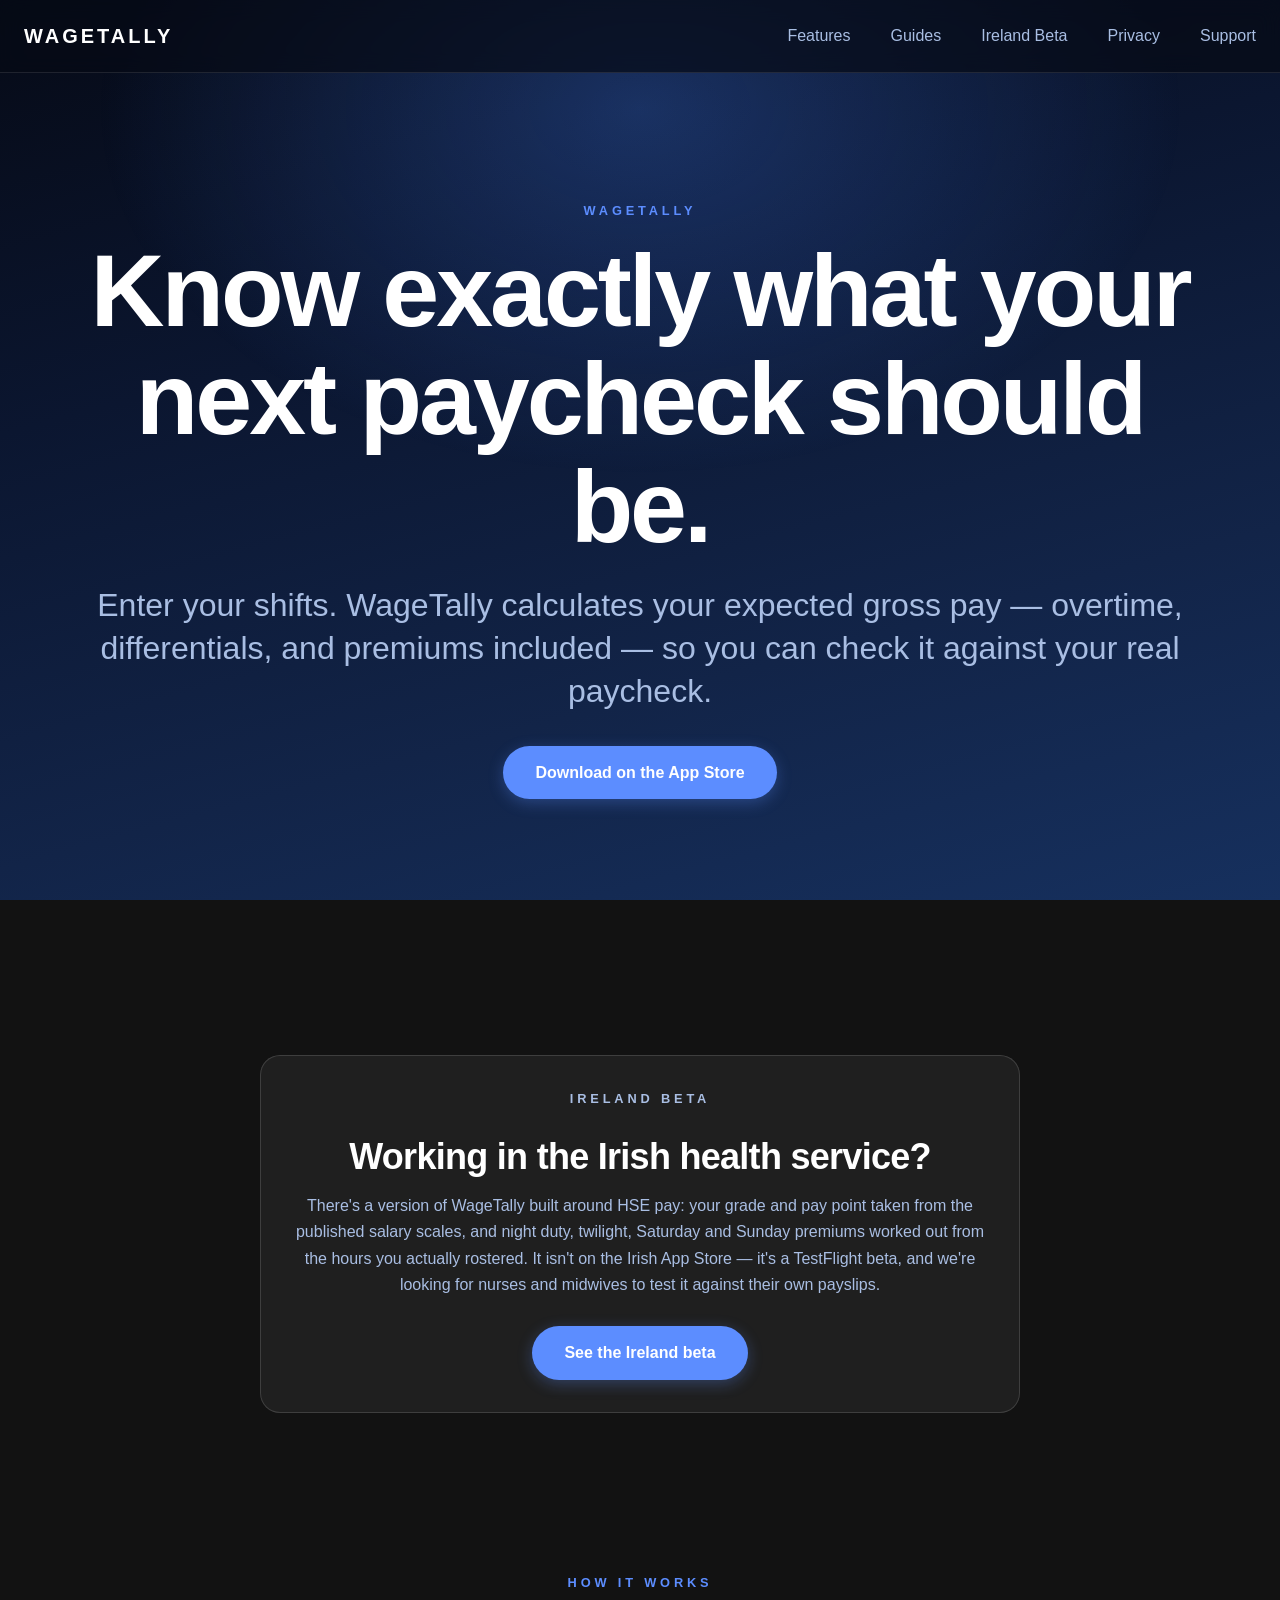
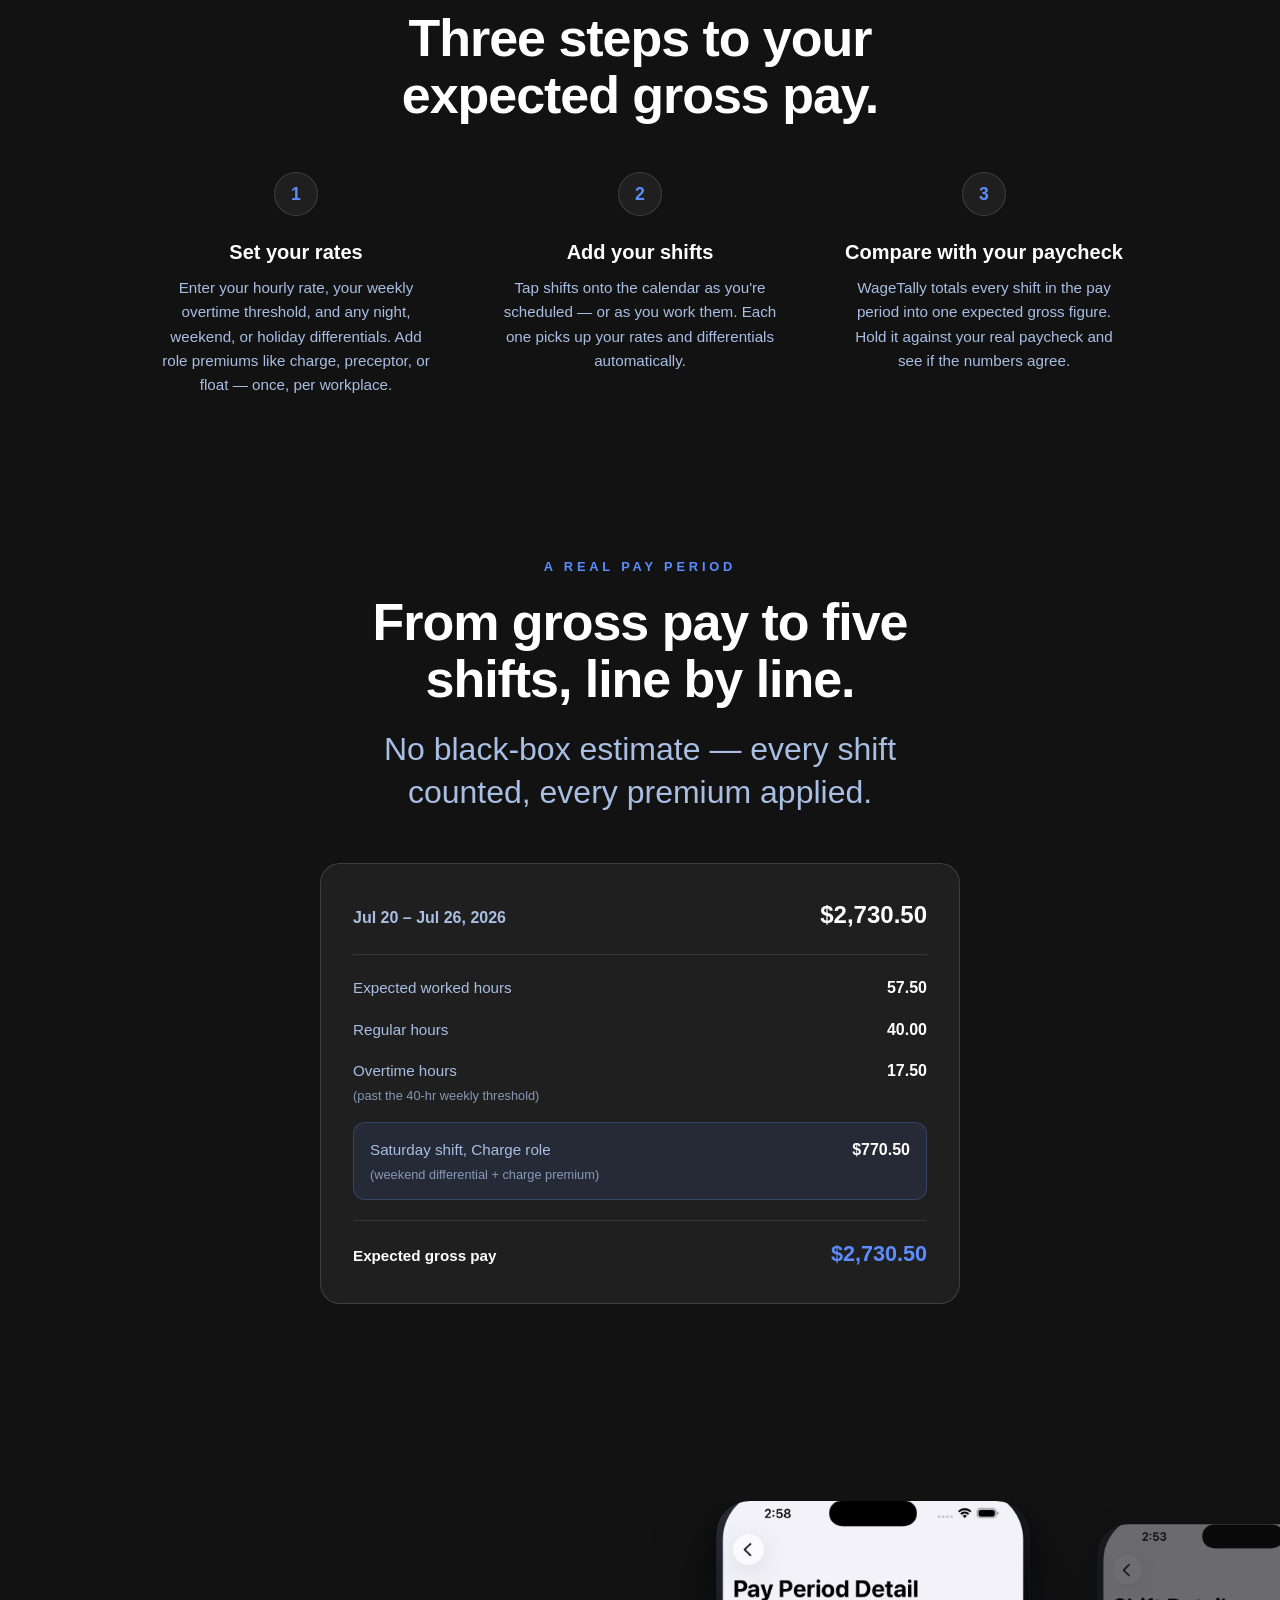
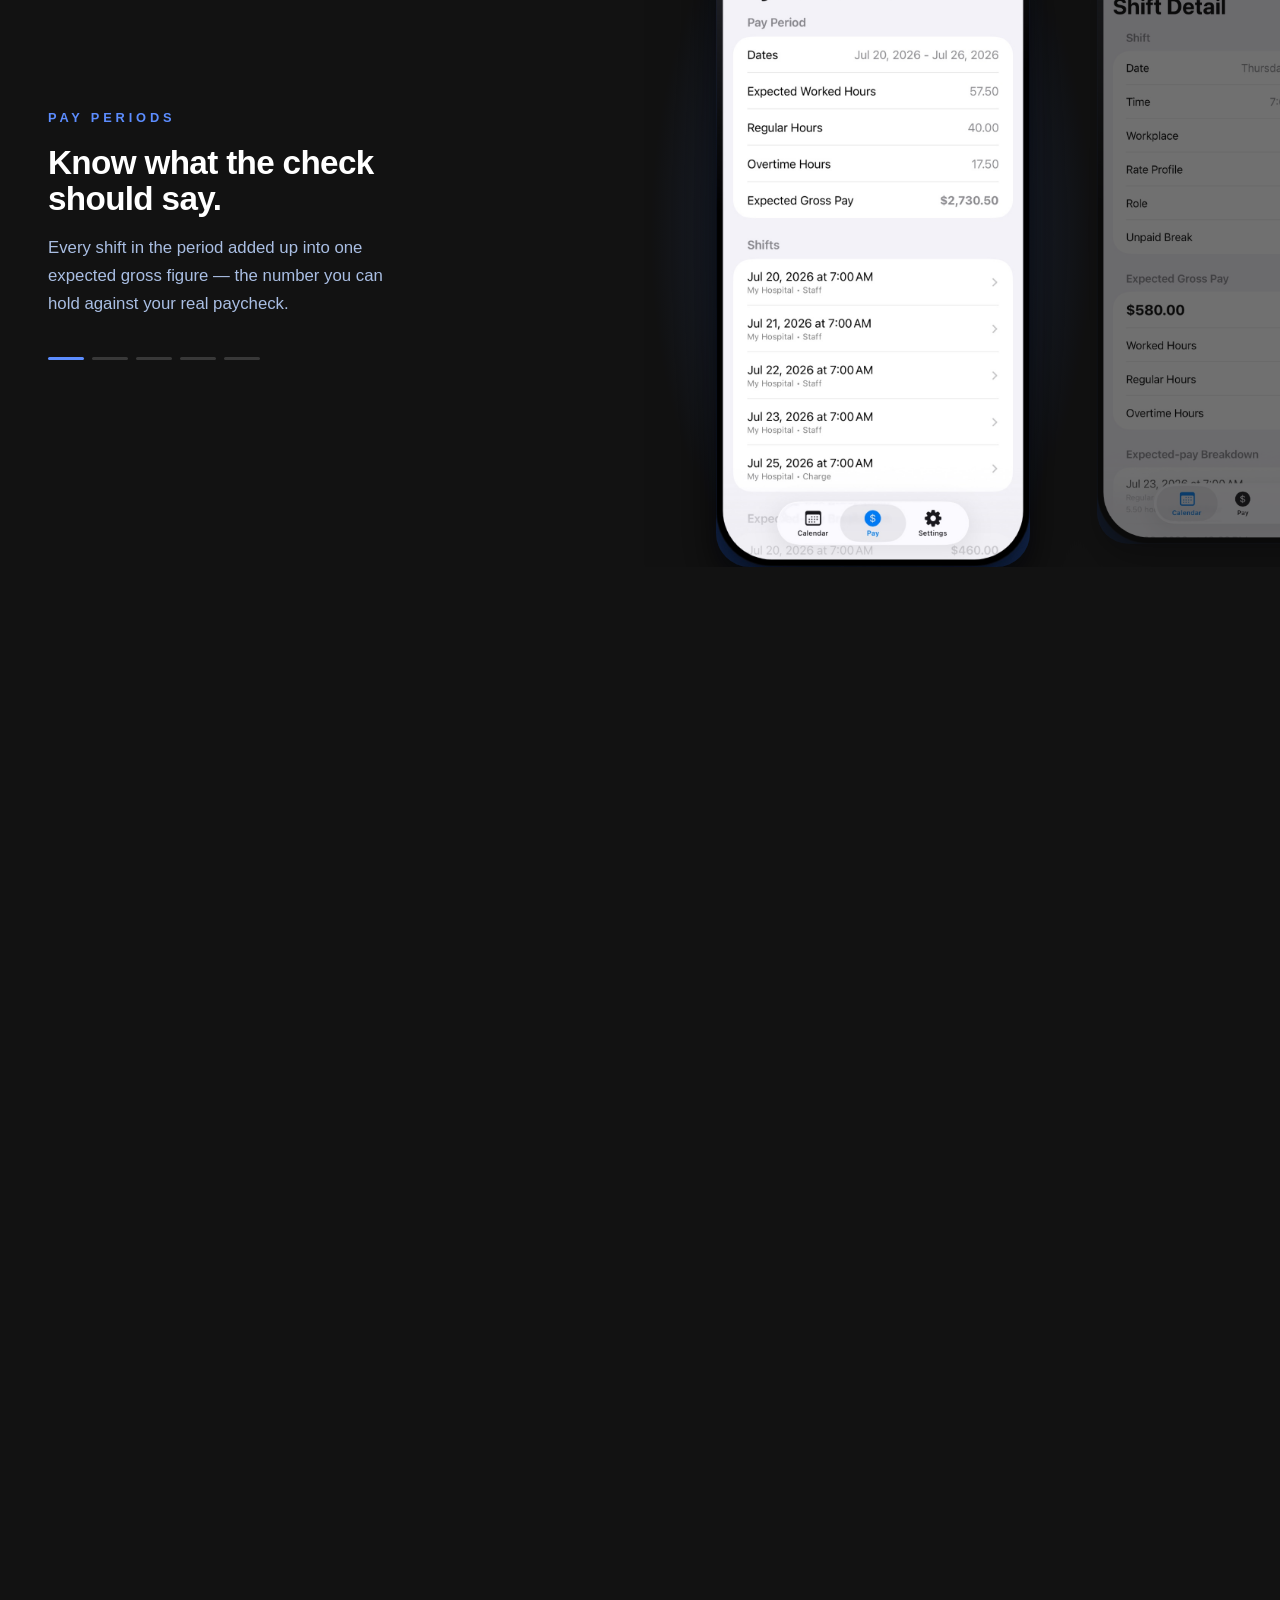
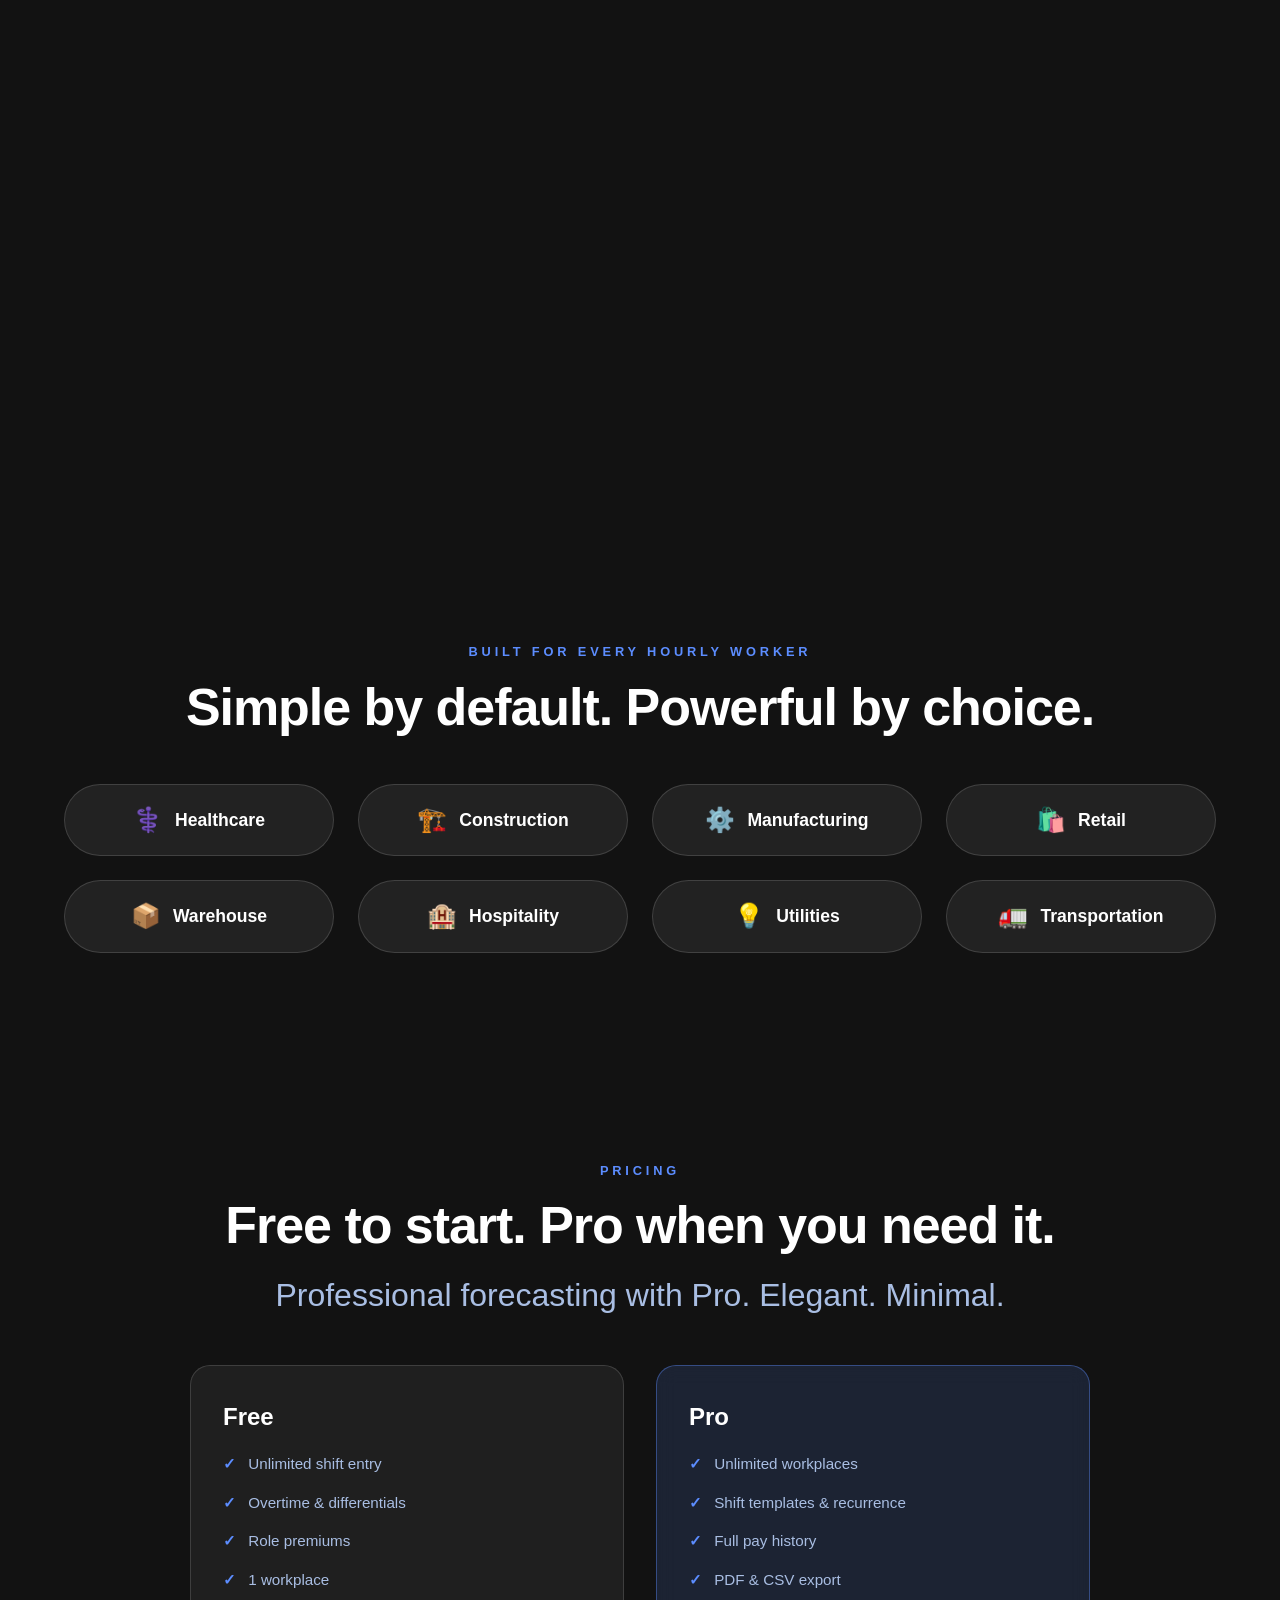
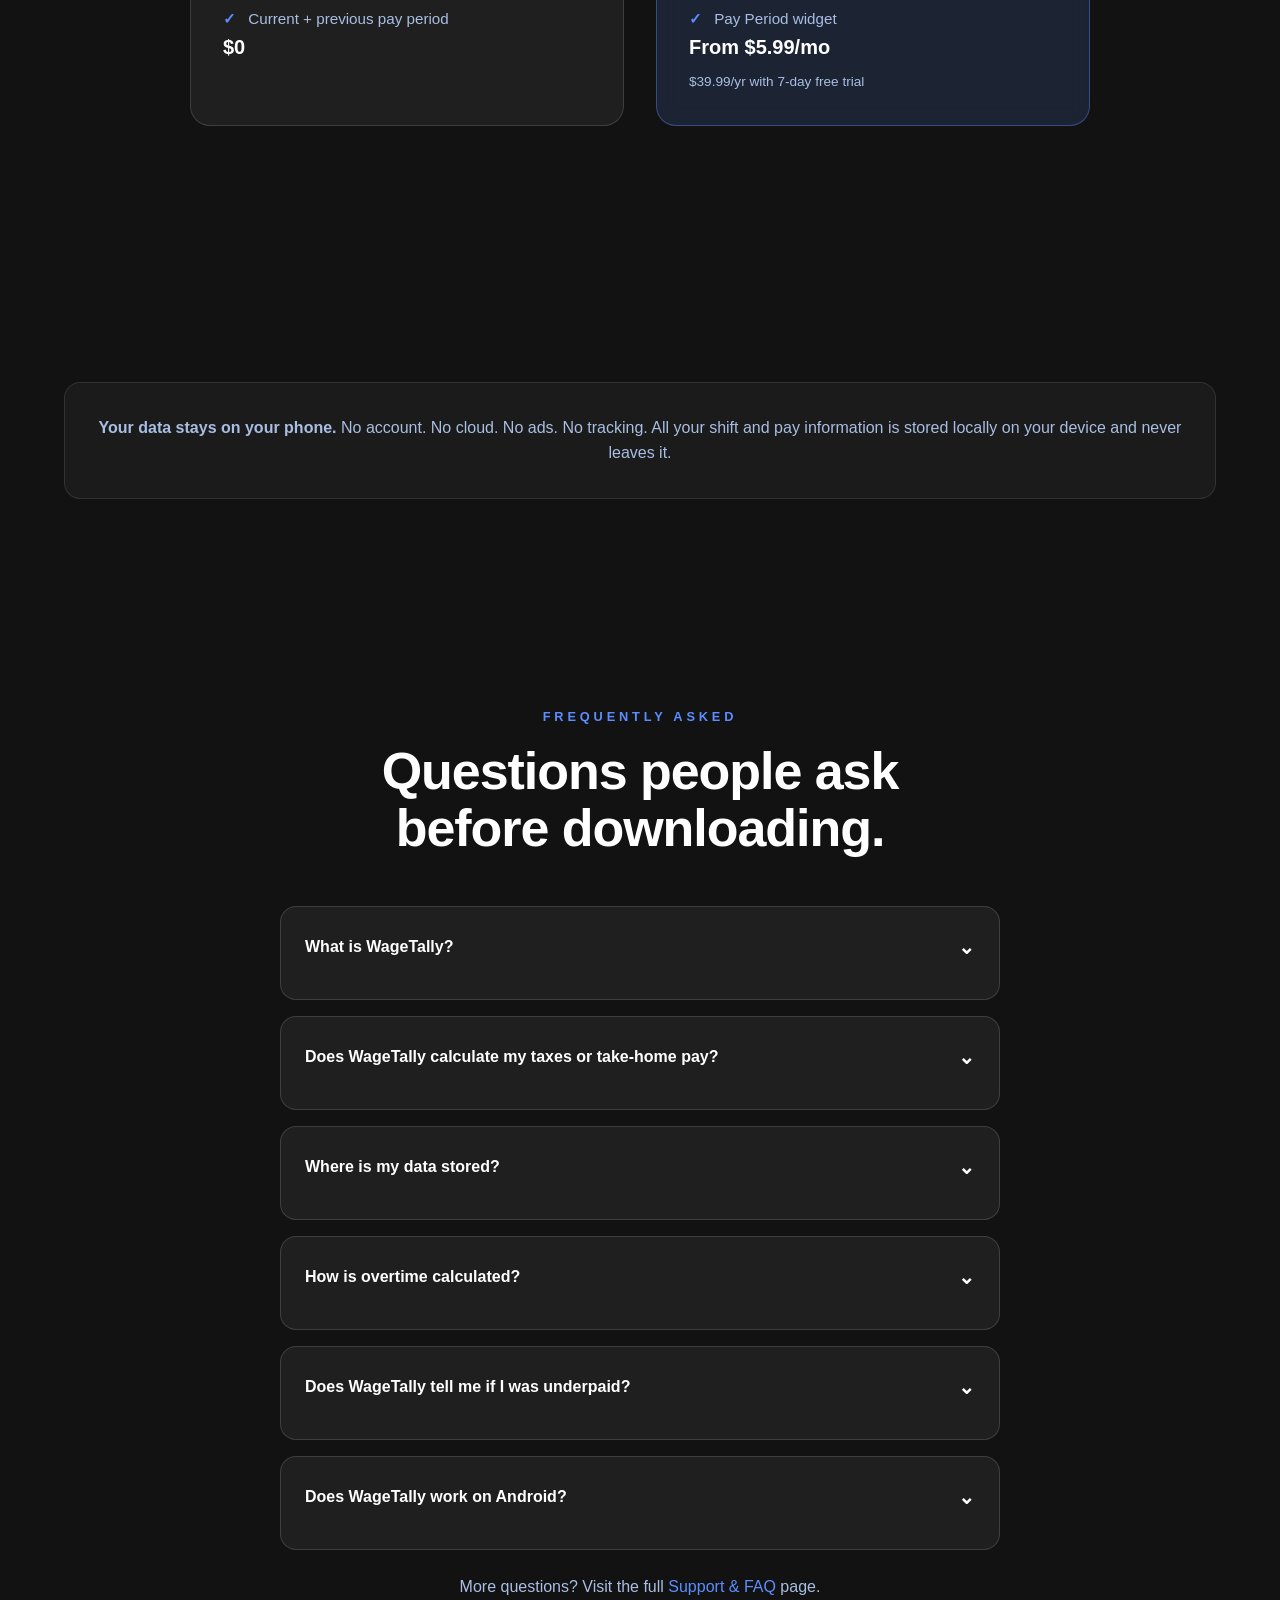
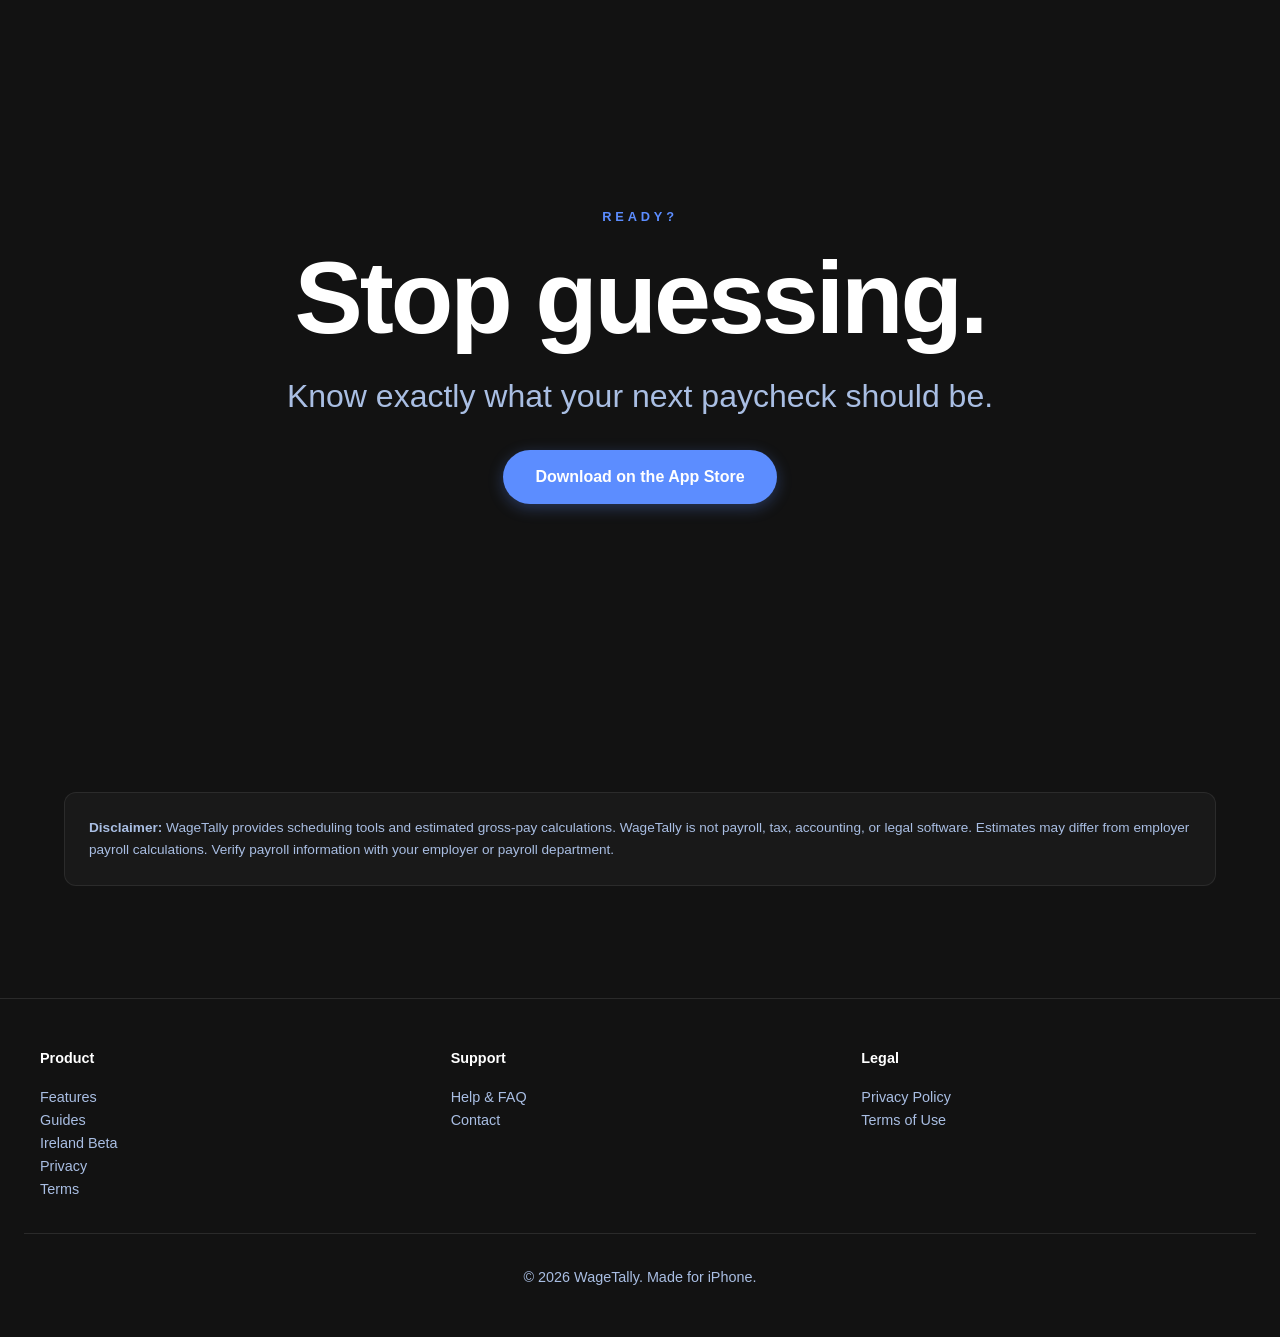
==== commit 6e0b1fe6: "Add GA4 to every production page, with consent denied by default Installs the standard Google tag (G" ====
--- a/index.html
+++ b/index.html
@@ -9,9 +9,16 @@
   <!-- Open Graph -->
   <meta property="og:title" content="WageTally – Know Your Next Paycheck">
   <meta property="og:description" content="Calculate your expected gross pay automatically. Track shifts, overtime, differentials, and premiums.">
-  <meta property="og:image" content="https://bfoster1267-ctrl.github.io/Shiftproof-website/assets/WageTally-og.jpg">
+  <meta property="og:image" content="https://wage-tally.com/assets/WageTally-og.jpg">
   <meta property="og:type" content="website">
-  <link rel="canonical" href="https://bfoster1267-ctrl.github.io/Shiftproof-website/">
+  <link rel="canonical" href="https://wage-tally.com/">
+
+  <!-- Country targeting. WageTally has no .ie domain, so the Ireland signal has
+       to come from hreflang rather than a ccTLD. The set is reciprocal — /ie/
+       carries the identical block — which is what makes it valid. -->
+  <link rel="alternate" hreflang="en-IE" href="https://wage-tally.com/ie/">
+  <link rel="alternate" hreflang="en" href="https://wage-tally.com/">
+  <link rel="alternate" hreflang="x-default" href="https://wage-tally.com/">
 
   <!-- JSON-LD Structured Data -->
   <script type="application/ld+json">
@@ -53,8 +60,8 @@
     "@context": "https://schema.org/",
     "@type": "Organization",
     "name": "WageTally",
-    "url": "https://bfoster1267-ctrl.github.io/Shiftproof-website/",
-    "logo": "https://bfoster1267-ctrl.github.io/Shiftproof-website/assets/WageTally-og.jpg"
+    "url": "https://wage-tally.com/",
+    "logo": "https://wage-tally.com/assets/WageTally-og.jpg"
   }
   </script>
 
@@ -63,7 +70,7 @@
     "@context": "https://schema.org/",
     "@type": "WebSite",
     "name": "WageTally",
-    "url": "https://bfoster1267-ctrl.github.io/Shiftproof-website/"
+    "url": "https://wage-tally.com/"
   }
   </script>
 
@@ -126,6 +133,22 @@
 
   <link rel="stylesheet" href="styles.css?v=16">
   <link rel="icon" type="image/svg+xml" href="data:image/svg+xml,<svg xmlns='http://www.w3.org/2000/svg' viewBox='0 0 100 100'><text y='75' font-size='75' font-weight='bold' fill='%235C8DFF'>$</text></svg>">
+  <!-- Google tag (gtag.js) — GA4. Consent Mode v2 defaults every storage type
+       to denied, so no analytics cookies are set. That keeps /ie/ inside the
+       ePrivacy consent rules and keeps the privacy policy accurate. -->
+  <script async src="https://www.googletagmanager.com/gtag/js?id=G-8NJ8VV0837"></script>
+  <script>
+    window.dataLayer = window.dataLayer || [];
+    function gtag(){dataLayer.push(arguments);}
+    gtag('consent', 'default', {
+      'ad_storage': 'denied',
+      'ad_user_data': 'denied',
+      'ad_personalization': 'denied',
+      'analytics_storage': 'denied'
+    });
+    gtag('js', new Date());
+    gtag('config', 'G-8NJ8VV0837');
+  </script>
 </head>
 <body>
   <!-- Navigation -->
@@ -136,7 +159,7 @@
         <ul>
           <li><a href="#features">Features</a></li>
           <li><a href="articles/">Guides</a></li>
-          <li><a href="ireland-beta.html">Ireland Beta</a></li>
+          <li><a href="ie/">Ireland Beta</a></li>
           <li><a href="privacy.html">Privacy</a></li>
           <li><a href="support.html">Support</a></li>
         </ul>
@@ -157,9 +180,10 @@
     </div>
   </section>
 
-  <!-- Ireland band. This page is what wagetally.ie will serve at its root, so a
+  <!-- Ireland band. There is no .ie domain, so Ireland lives at /ie/ on the
+       global domain and this page is what wage-tally.com serves at its root — a
        nurse arriving from an outreach message has to find something built for
-       her without hunting the nav — everything below here is the US story, in
+       her without hunting the nav. Everything below here is the US story, in
        dollars, and the Irish build is a beta on TestFlight rather than a
        storefront listing. Kept to one card so it reads as a doorway, not a
        competing pitch. -->
@@ -169,7 +193,7 @@
         <p class="eyebrow">Ireland Beta</p>
         <h2 id="ireland-band-heading">Working in the Irish health service?</h2>
         <p>There's a version of WageTally built around HSE pay: your grade and pay point taken from the published salary scales, and night duty, twilight, Saturday and Sunday premiums worked out from the hours you actually rostered. It isn't on the Irish App Store — it's a TestFlight beta, and we're looking for nurses and midwives to test it against their own payslips.</p>
-        <a href="ireland-beta.html" class="btn btn-primary">See the Ireland beta</a>
+        <a href="ie/" class="btn btn-primary">See the Ireland beta</a>
       </div>
     </div>
   </section>
@@ -522,7 +546,7 @@
         <ul>
           <li><a href="#features">Features</a></li>
           <li><a href="articles/">Guides</a></li>
-          <li><a href="ireland-beta.html">Ireland Beta</a></li>
+          <li><a href="ie/">Ireland Beta</a></li>
           <li><a href="privacy.html">Privacy</a></li>
           <li><a href="terms.html">Terms</a></li>
         </ul>
@@ -547,6 +571,6 @@
     </div>
   </footer>
 
-  <script src="main.js?v=13"></script>
+  <script src="main.js?v=14"></script>
 </body>
 </html>
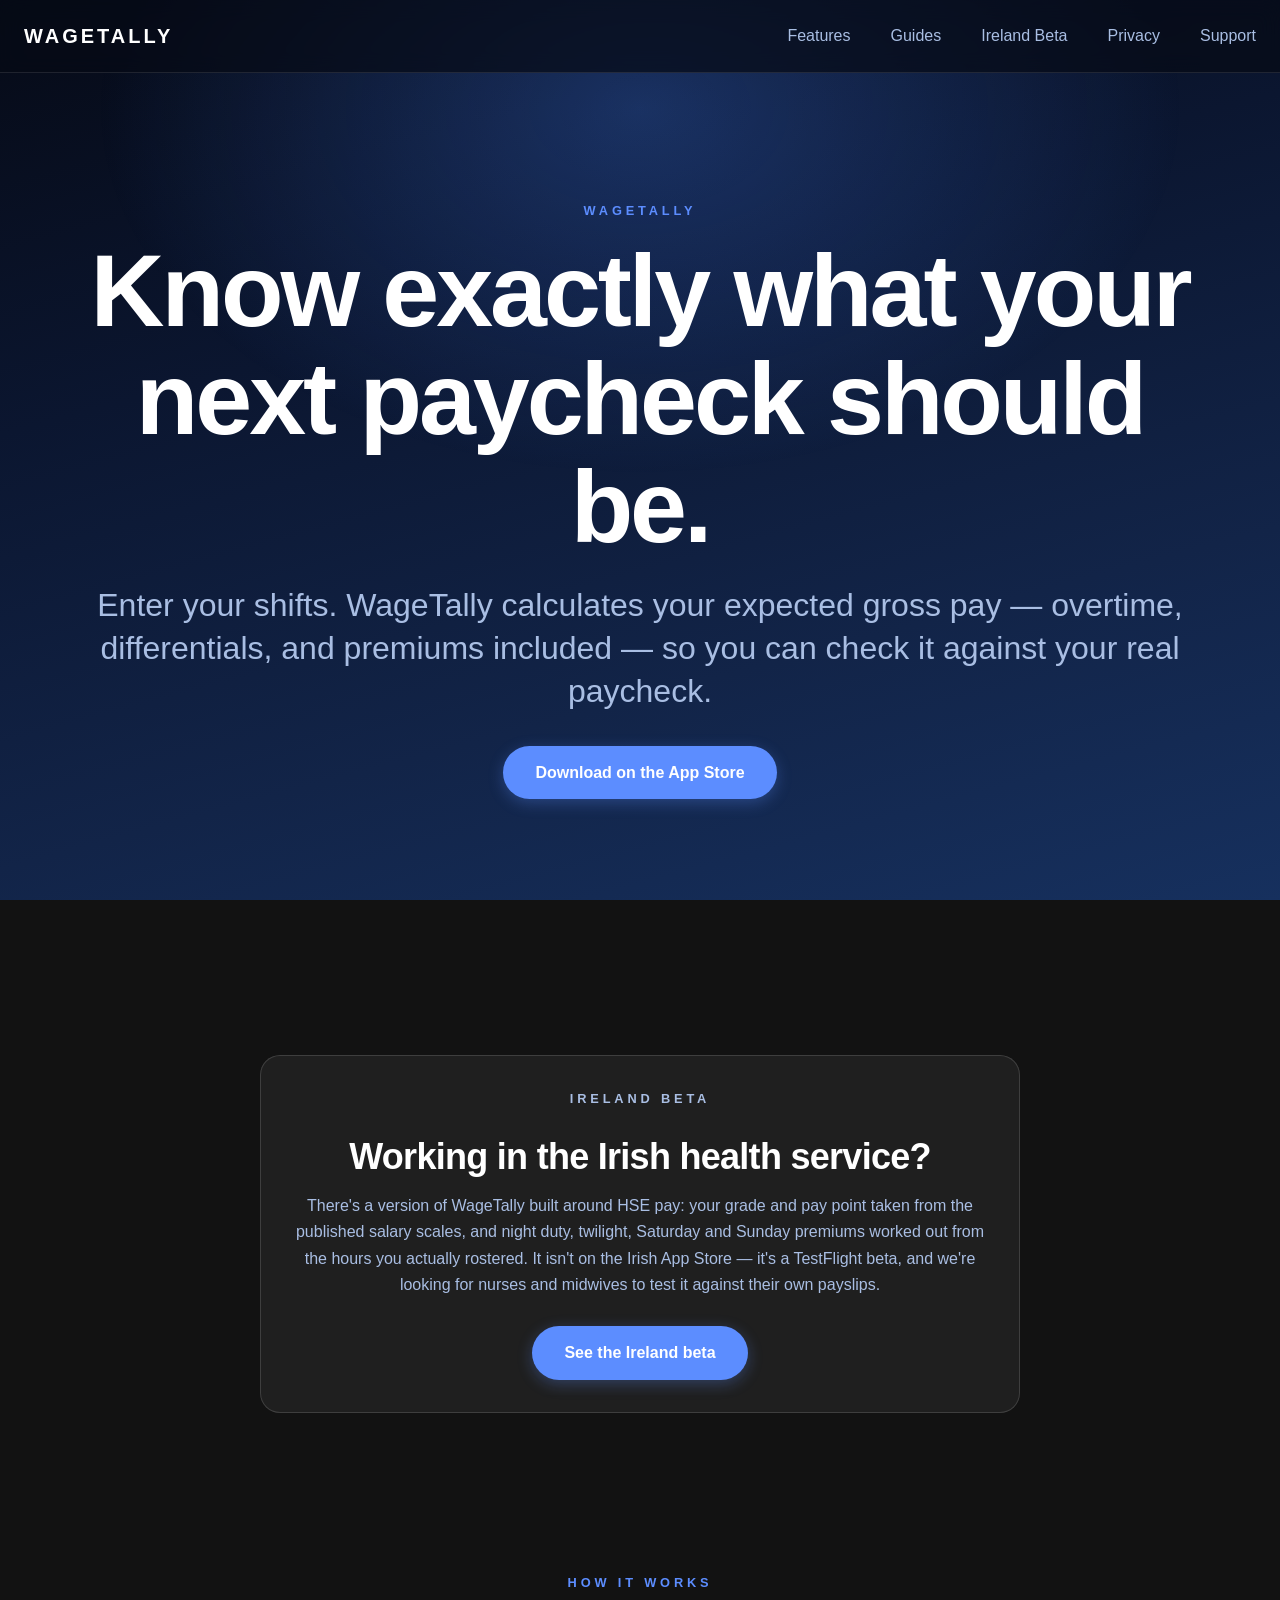
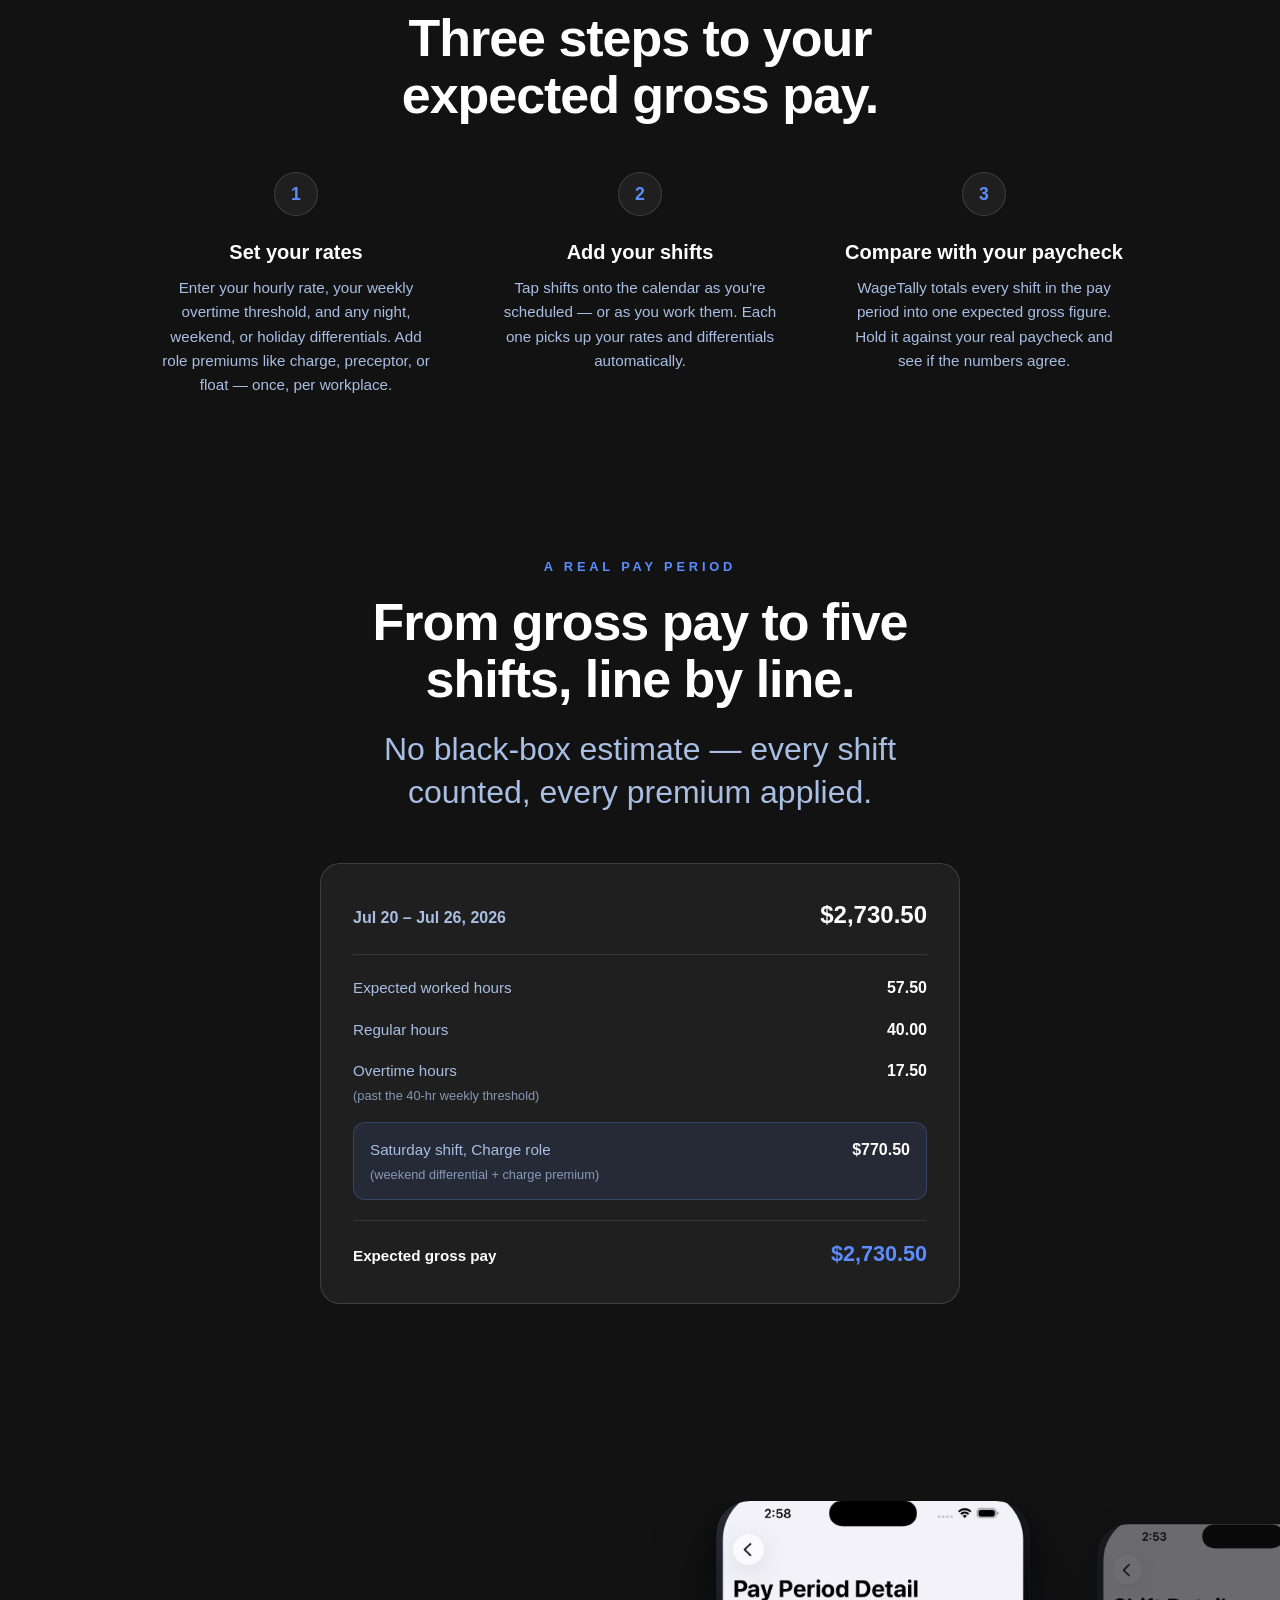
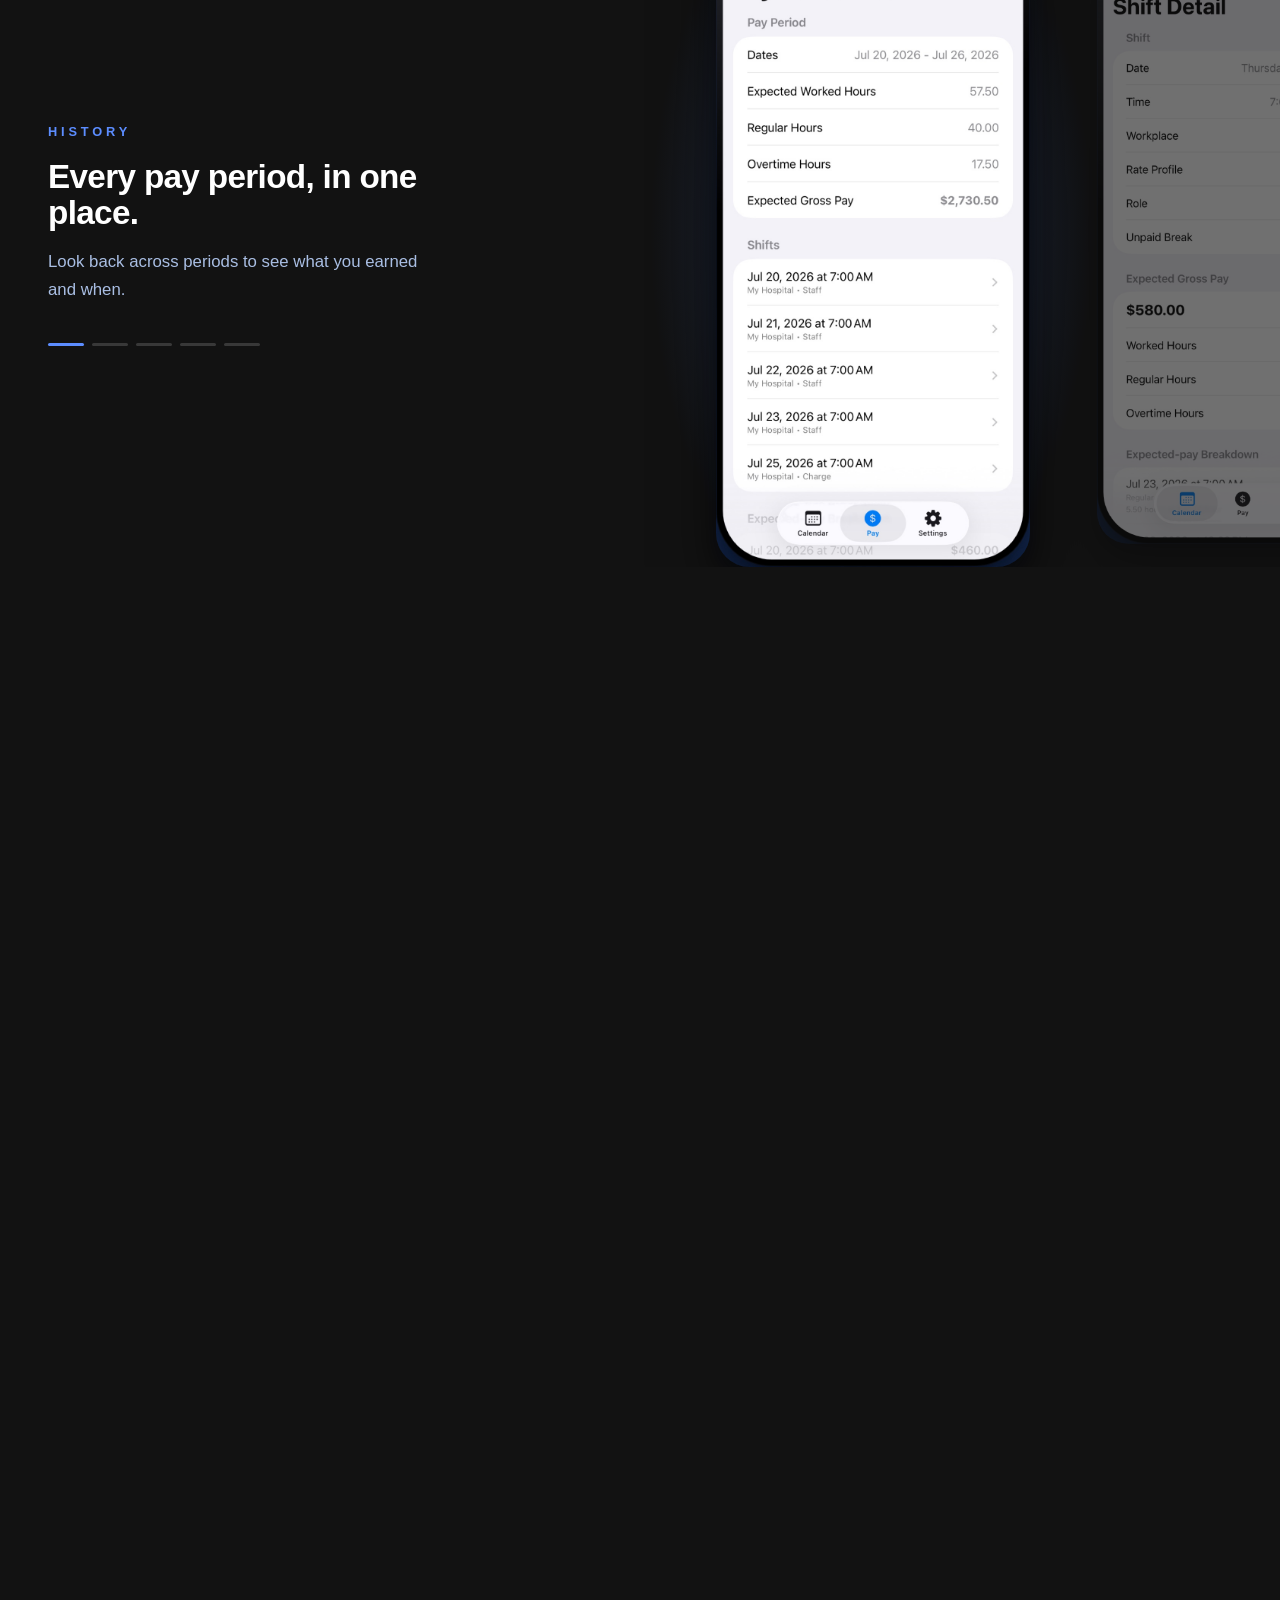
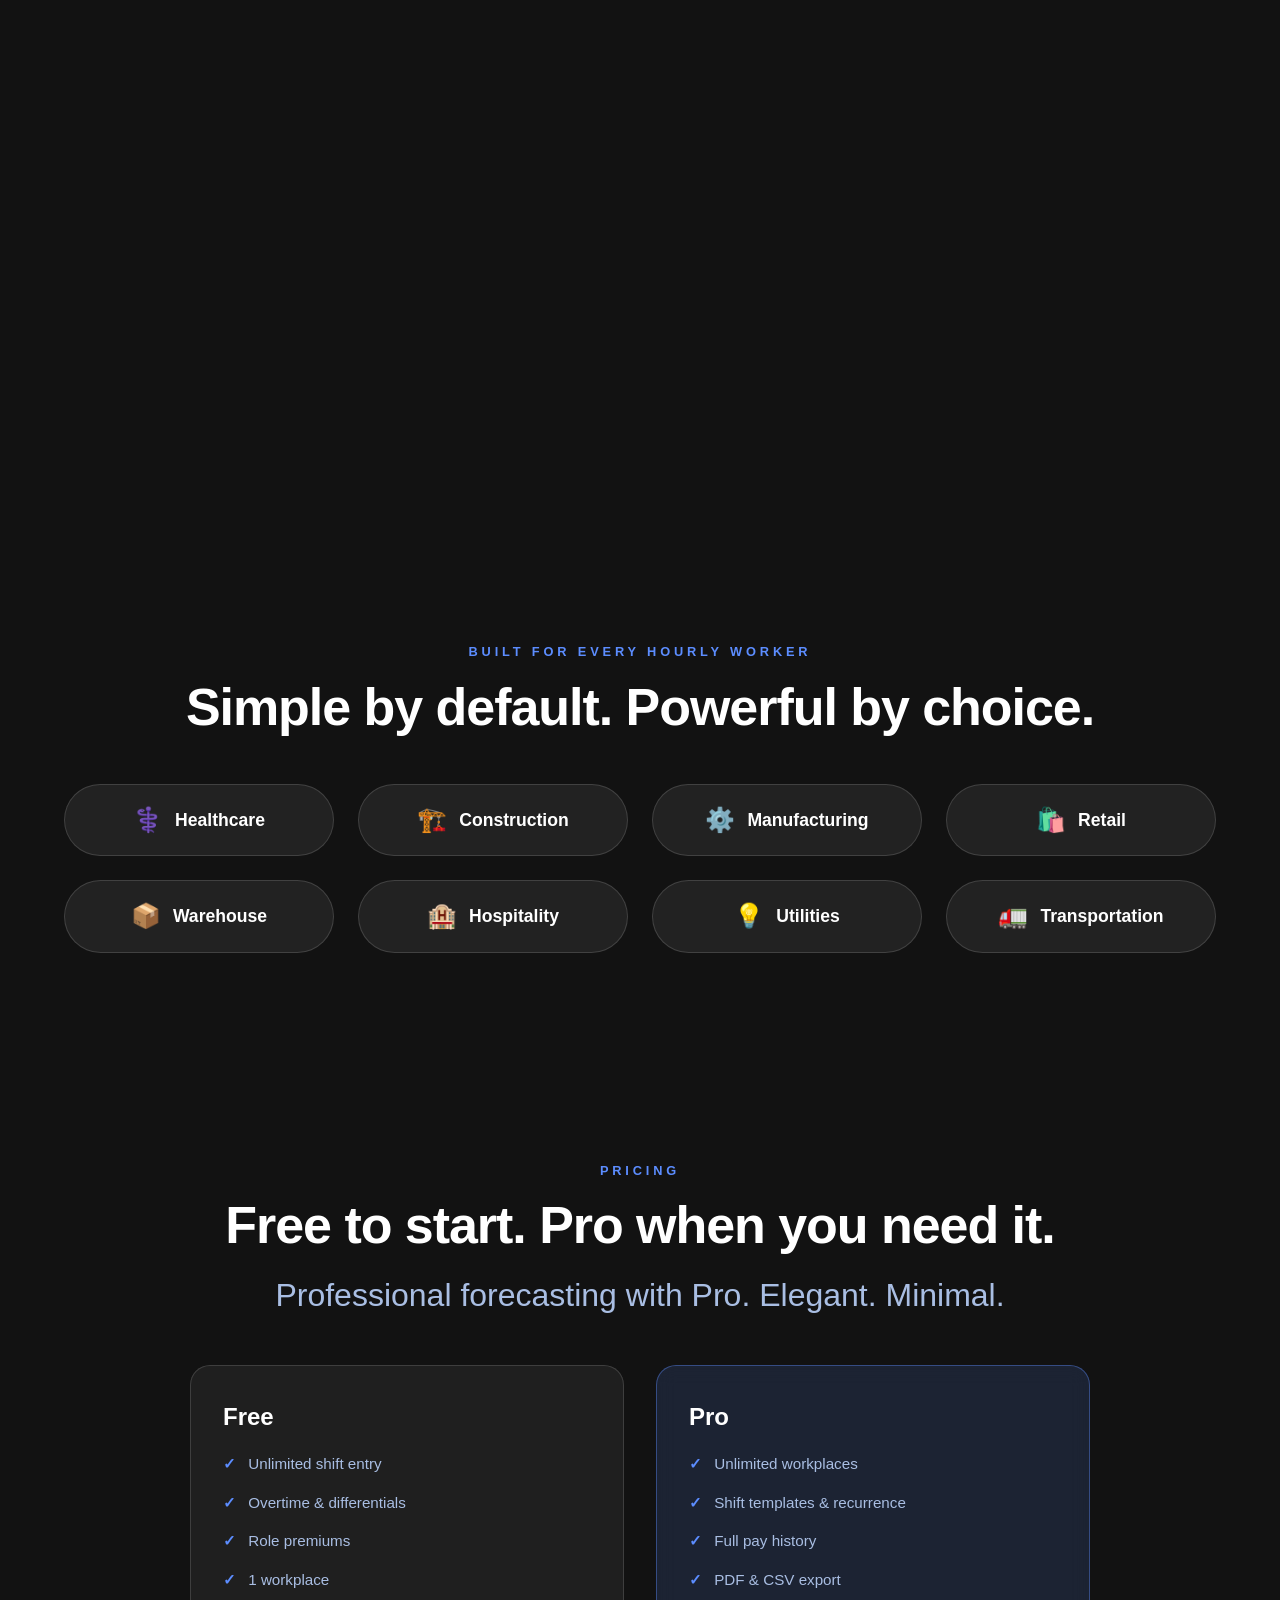
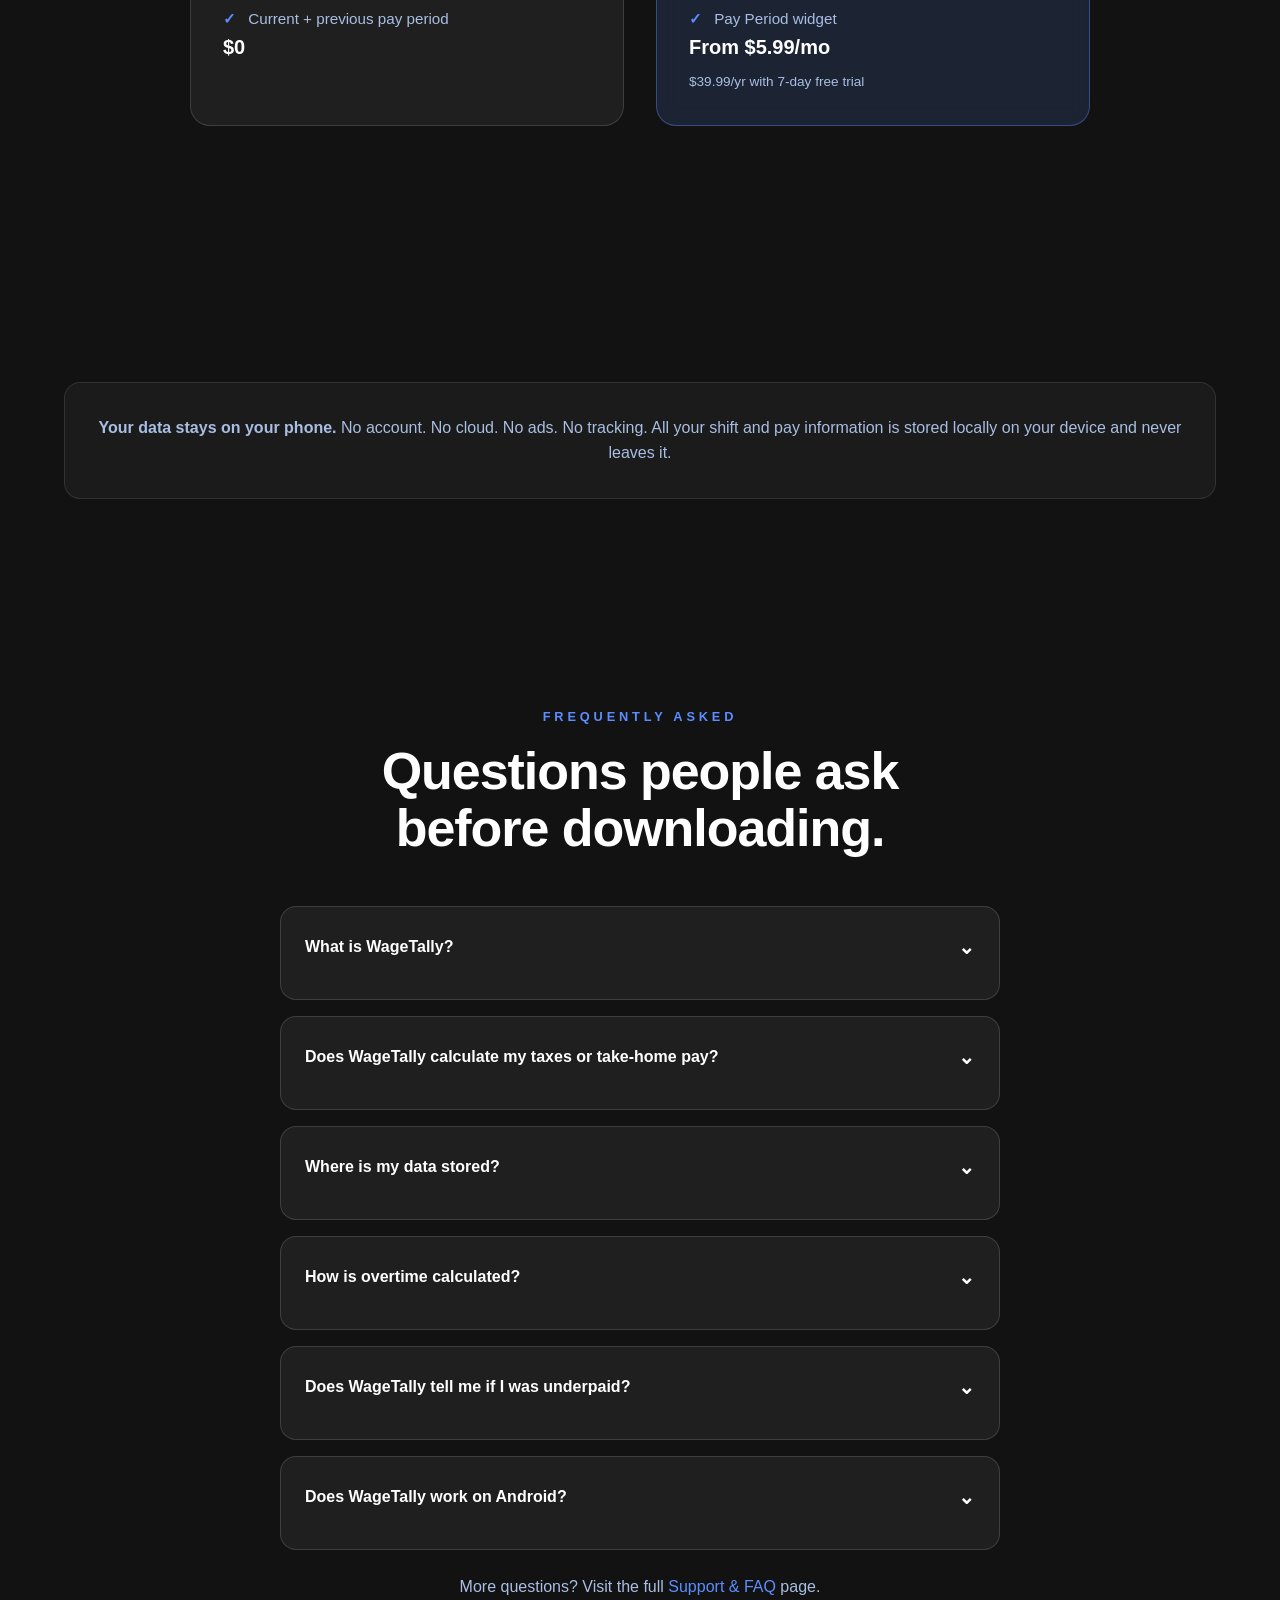
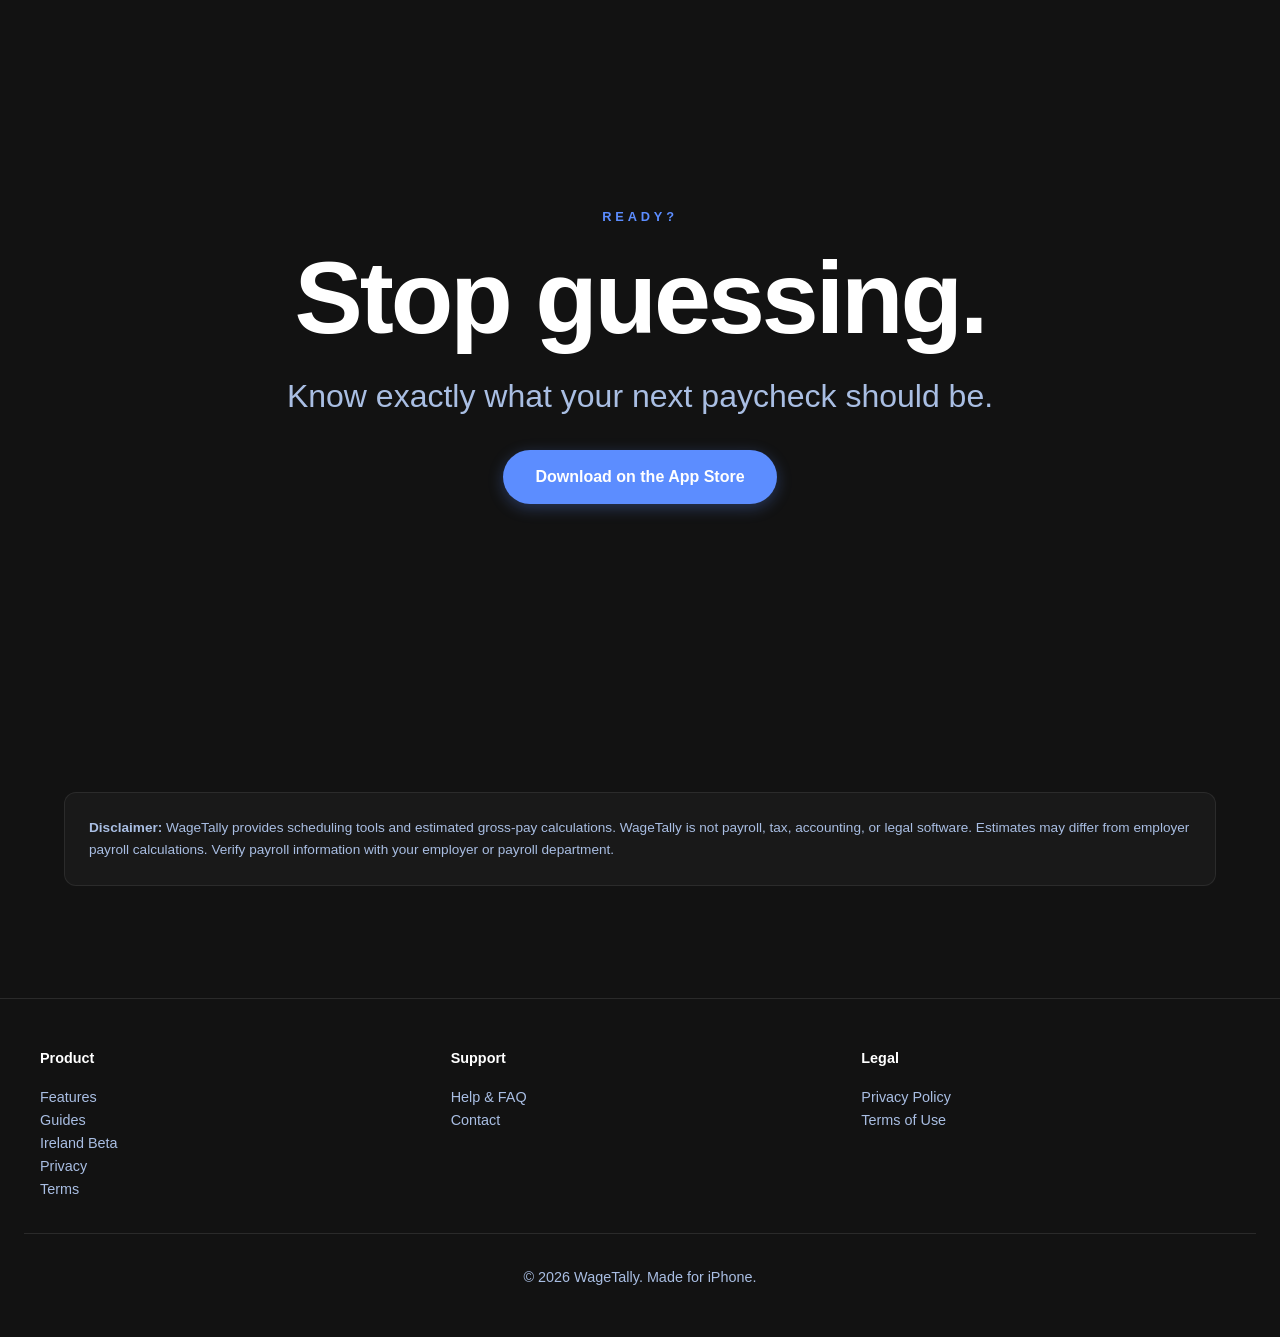
==== commit b3bd406d: "Point the Ireland beta form at the Apps Script backend The form has been inert since launch: BETA_FO" ====
--- a/index.html
+++ b/index.html
@@ -571,6 +571,6 @@
     </div>
   </footer>
 
-  <script src="main.js?v=14"></script>
+  <script src="main.js?v=15"></script>
 </body>
 </html>
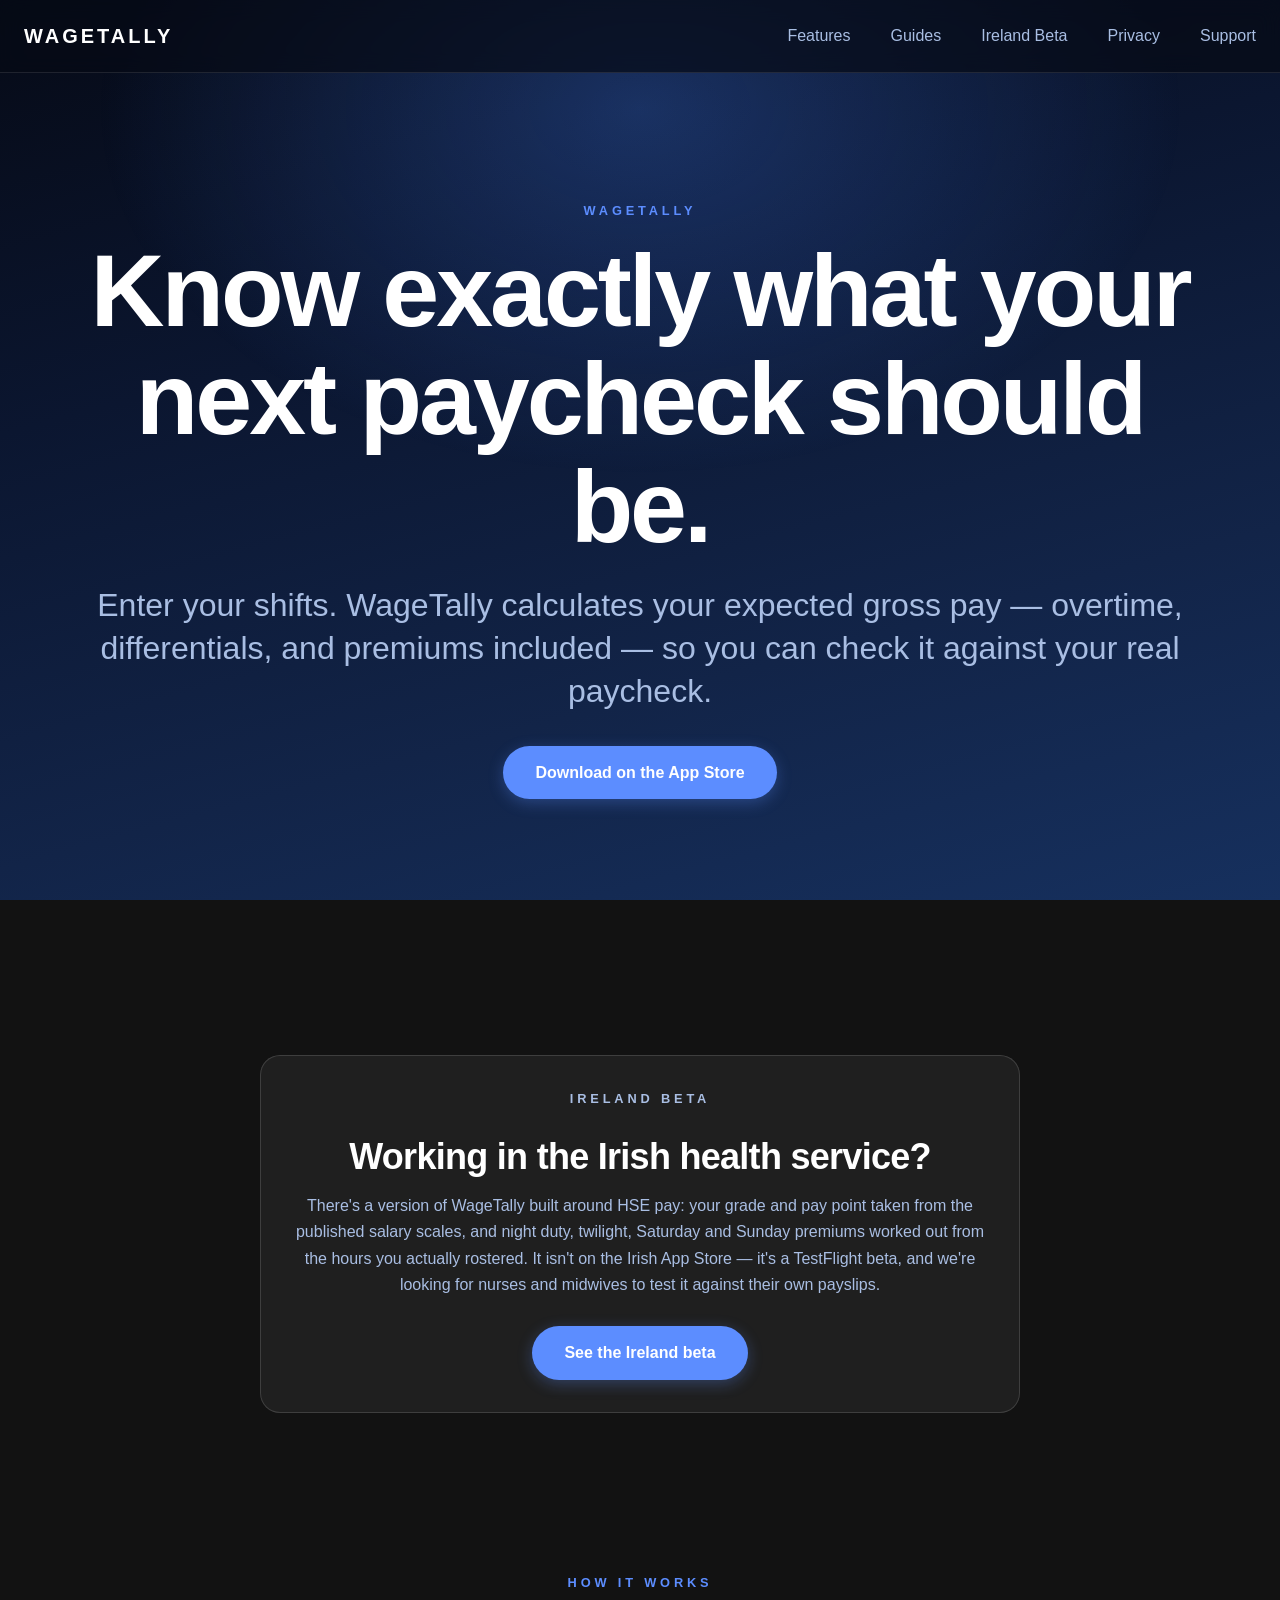
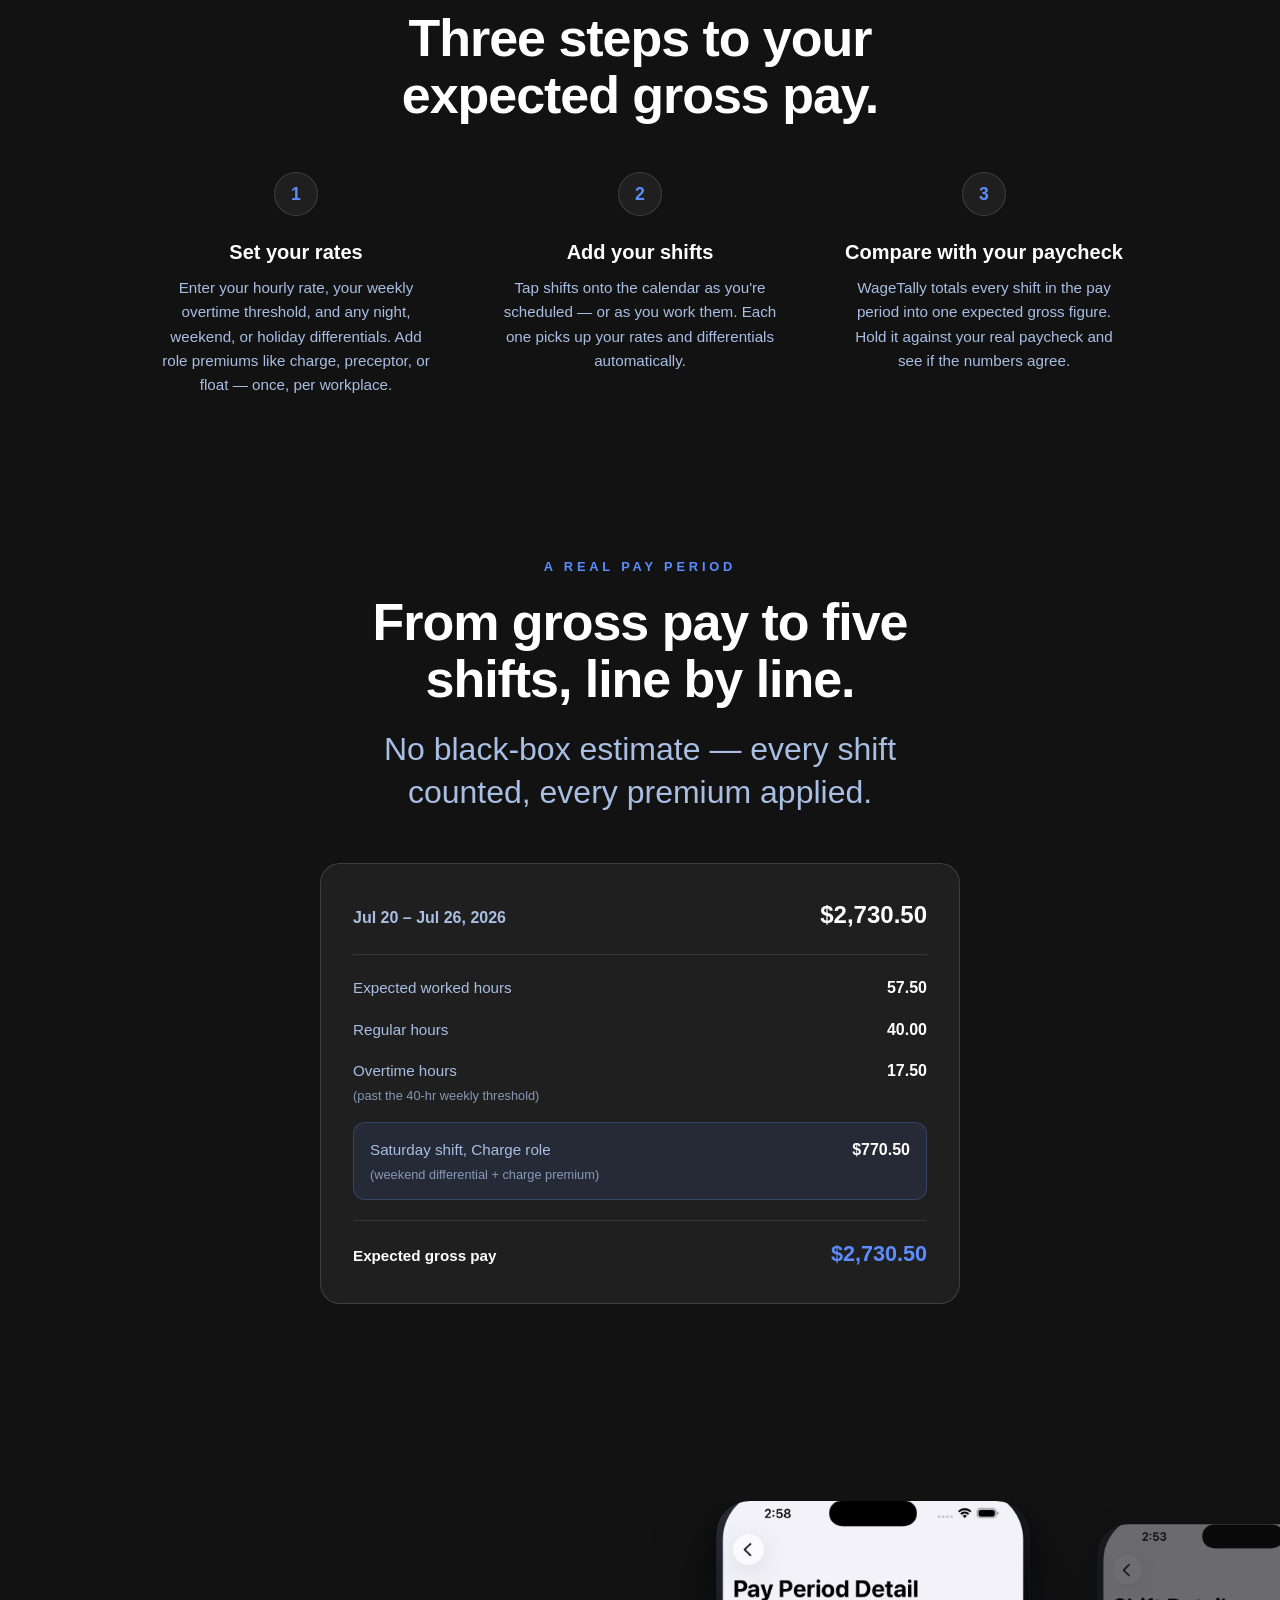
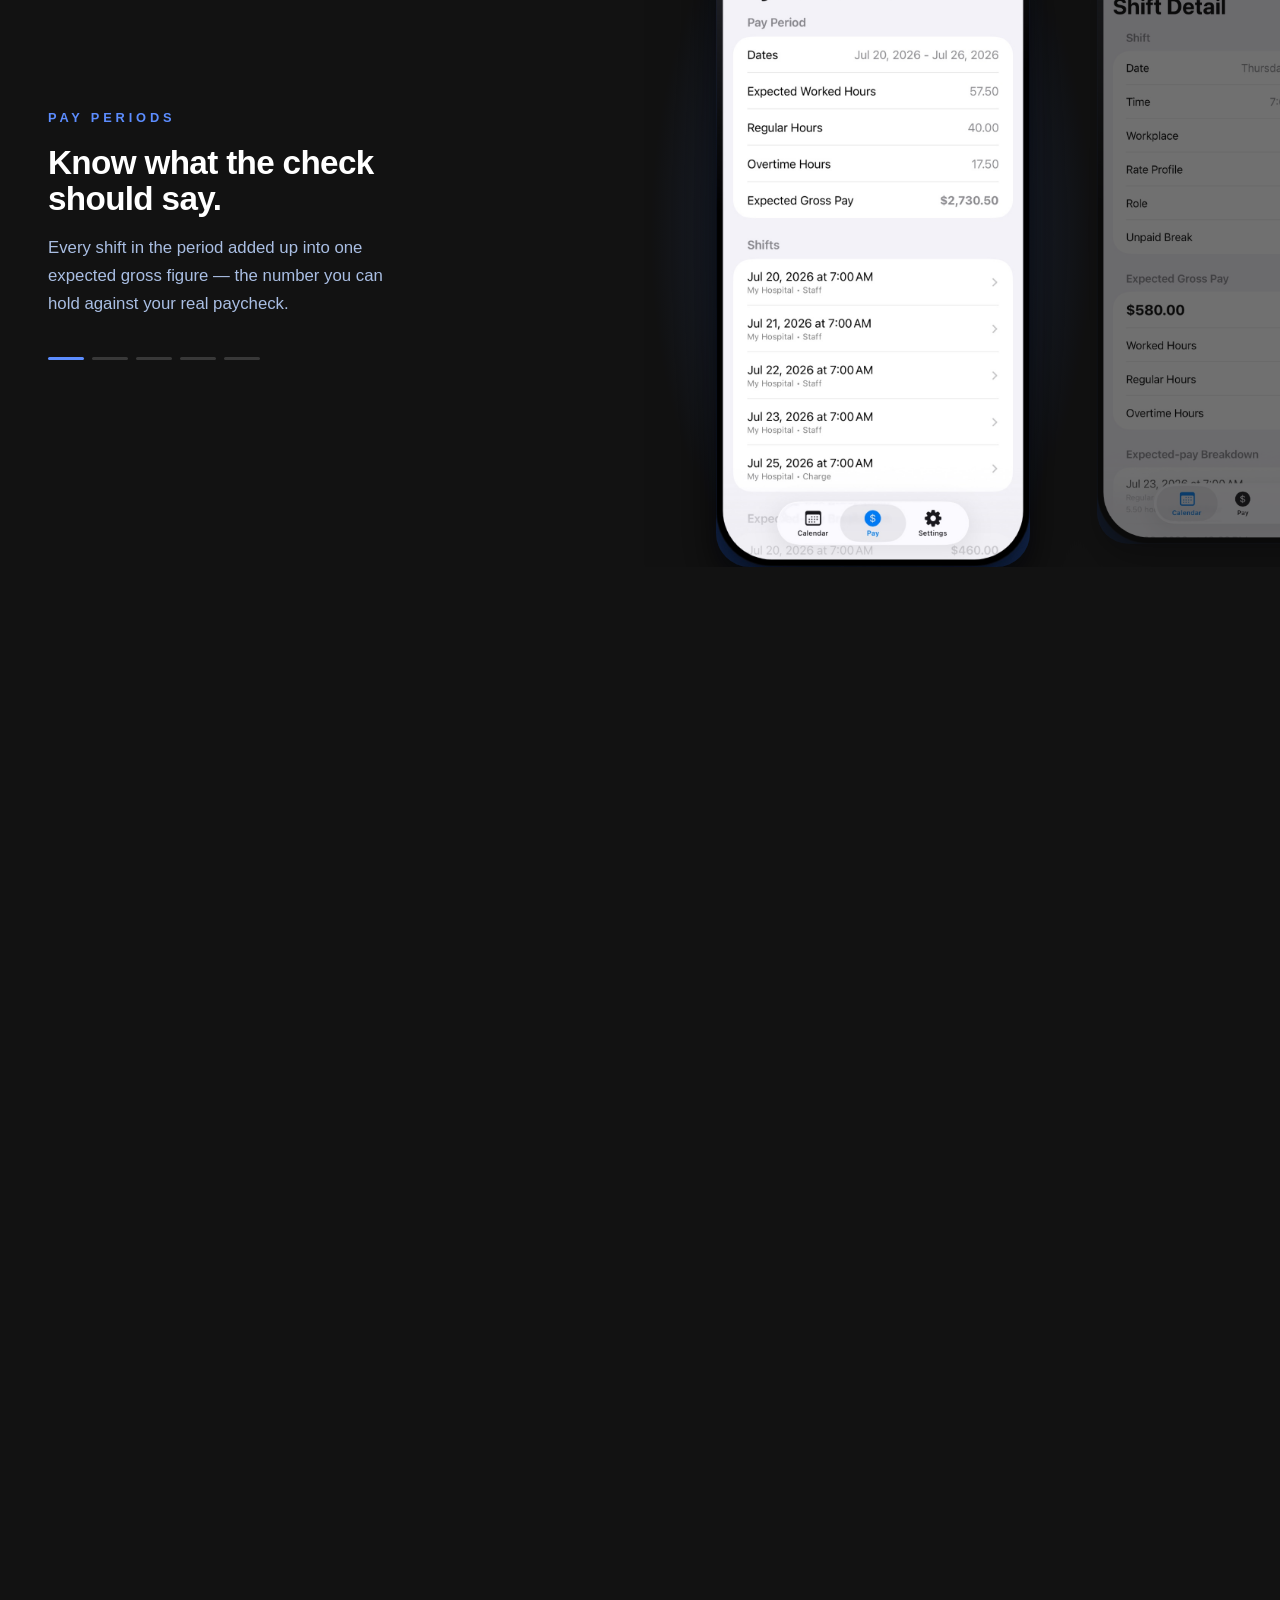
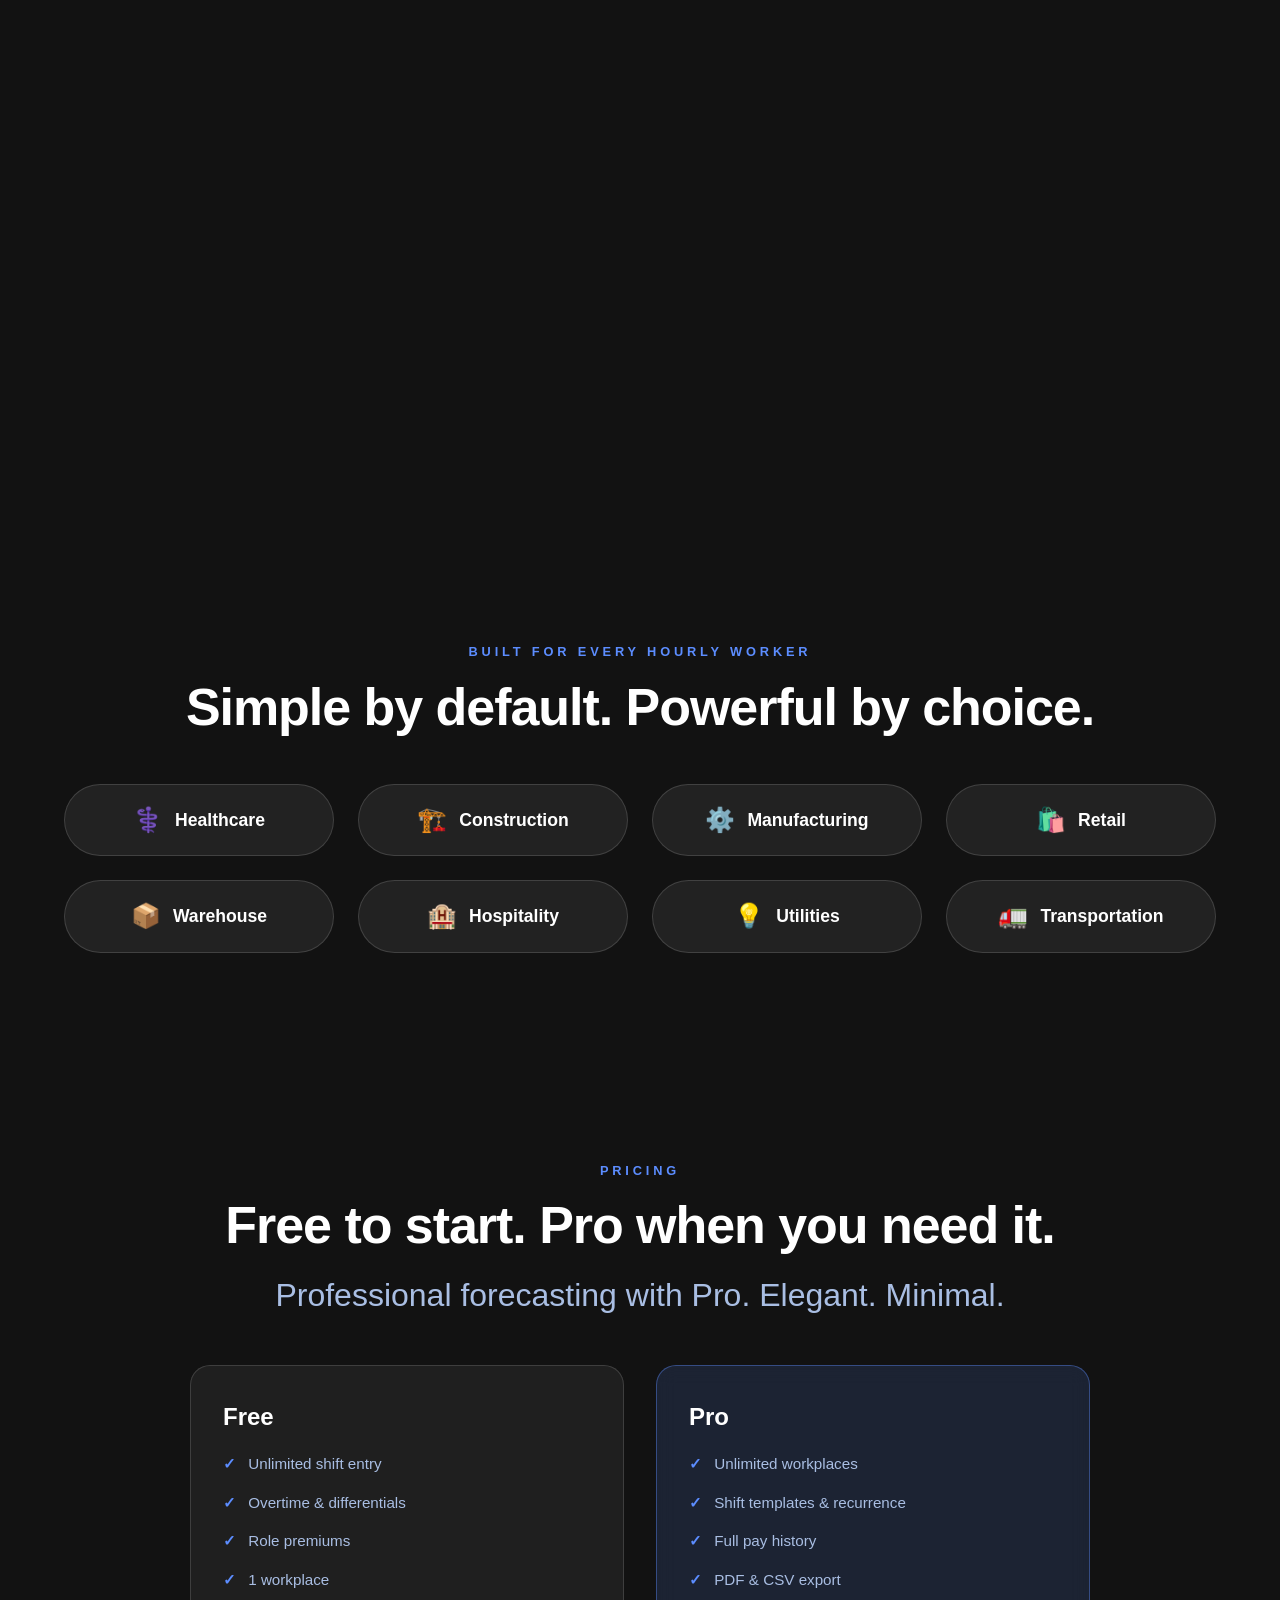
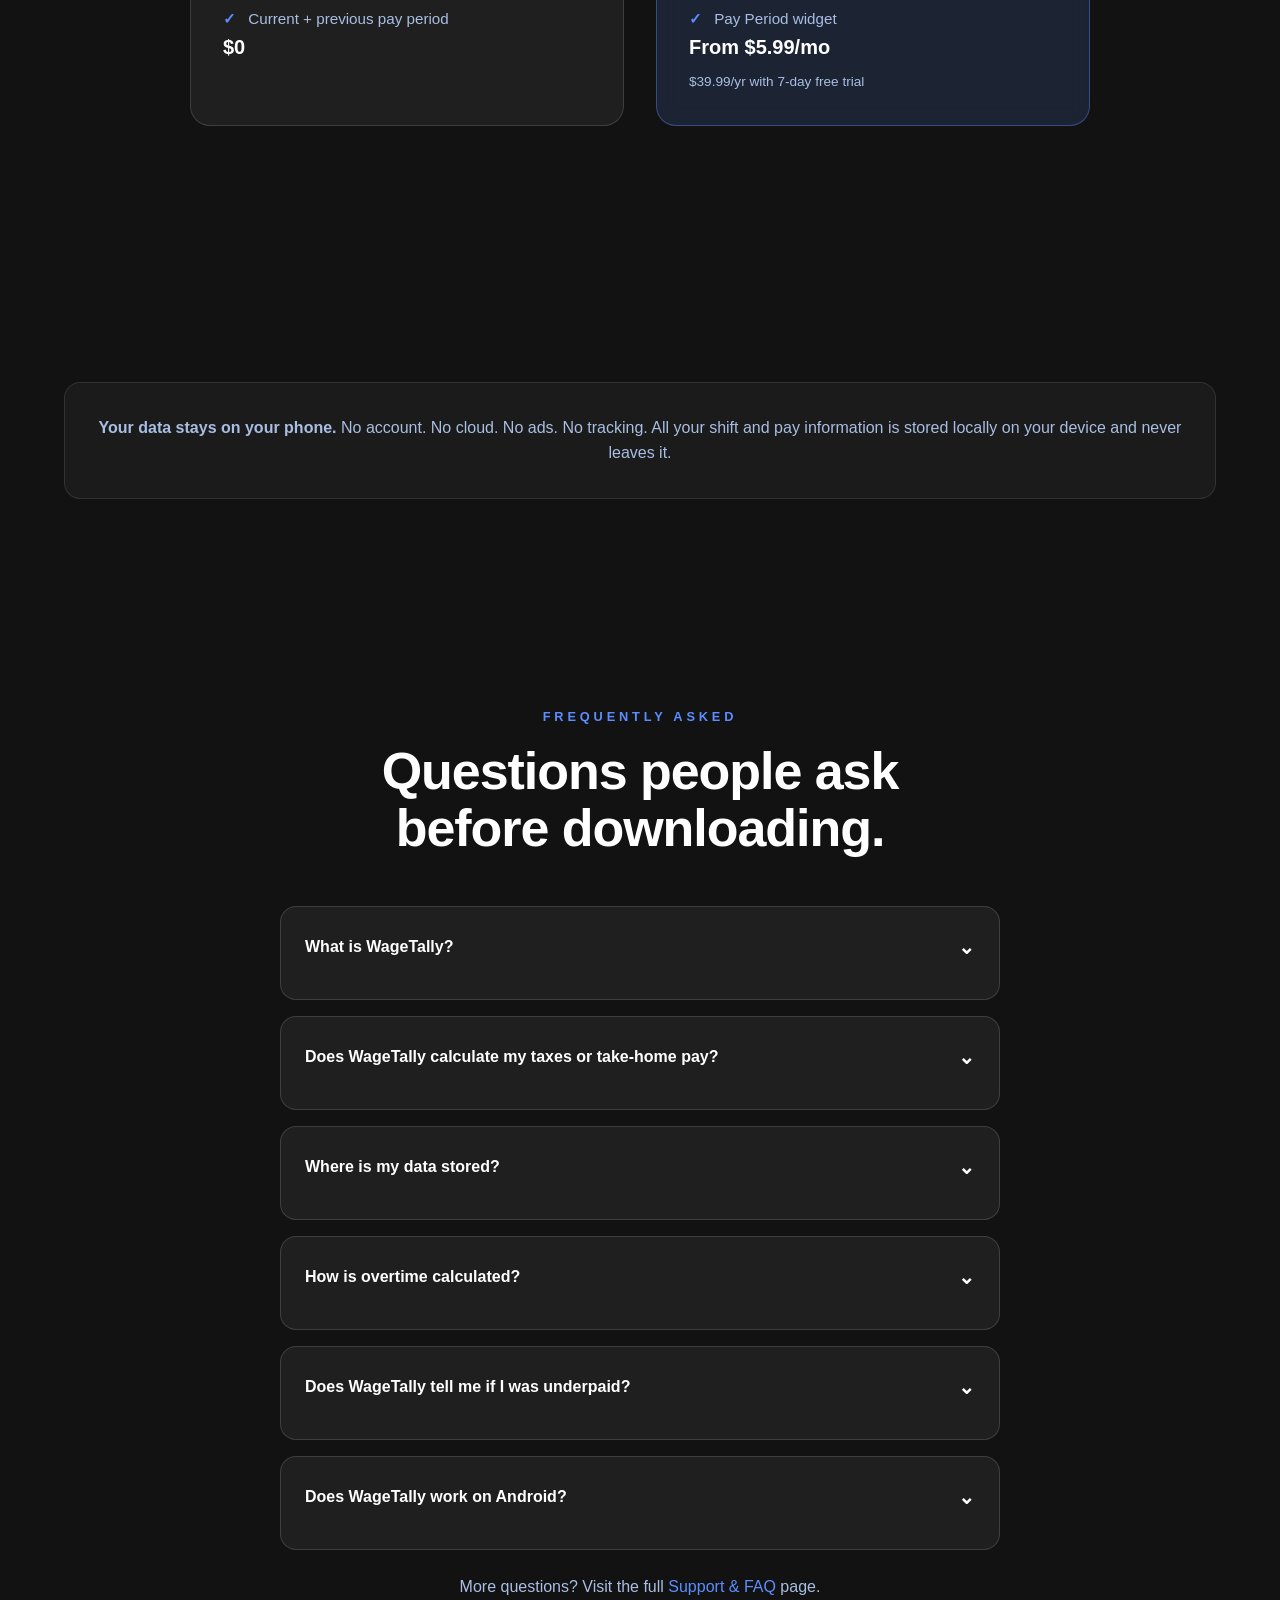
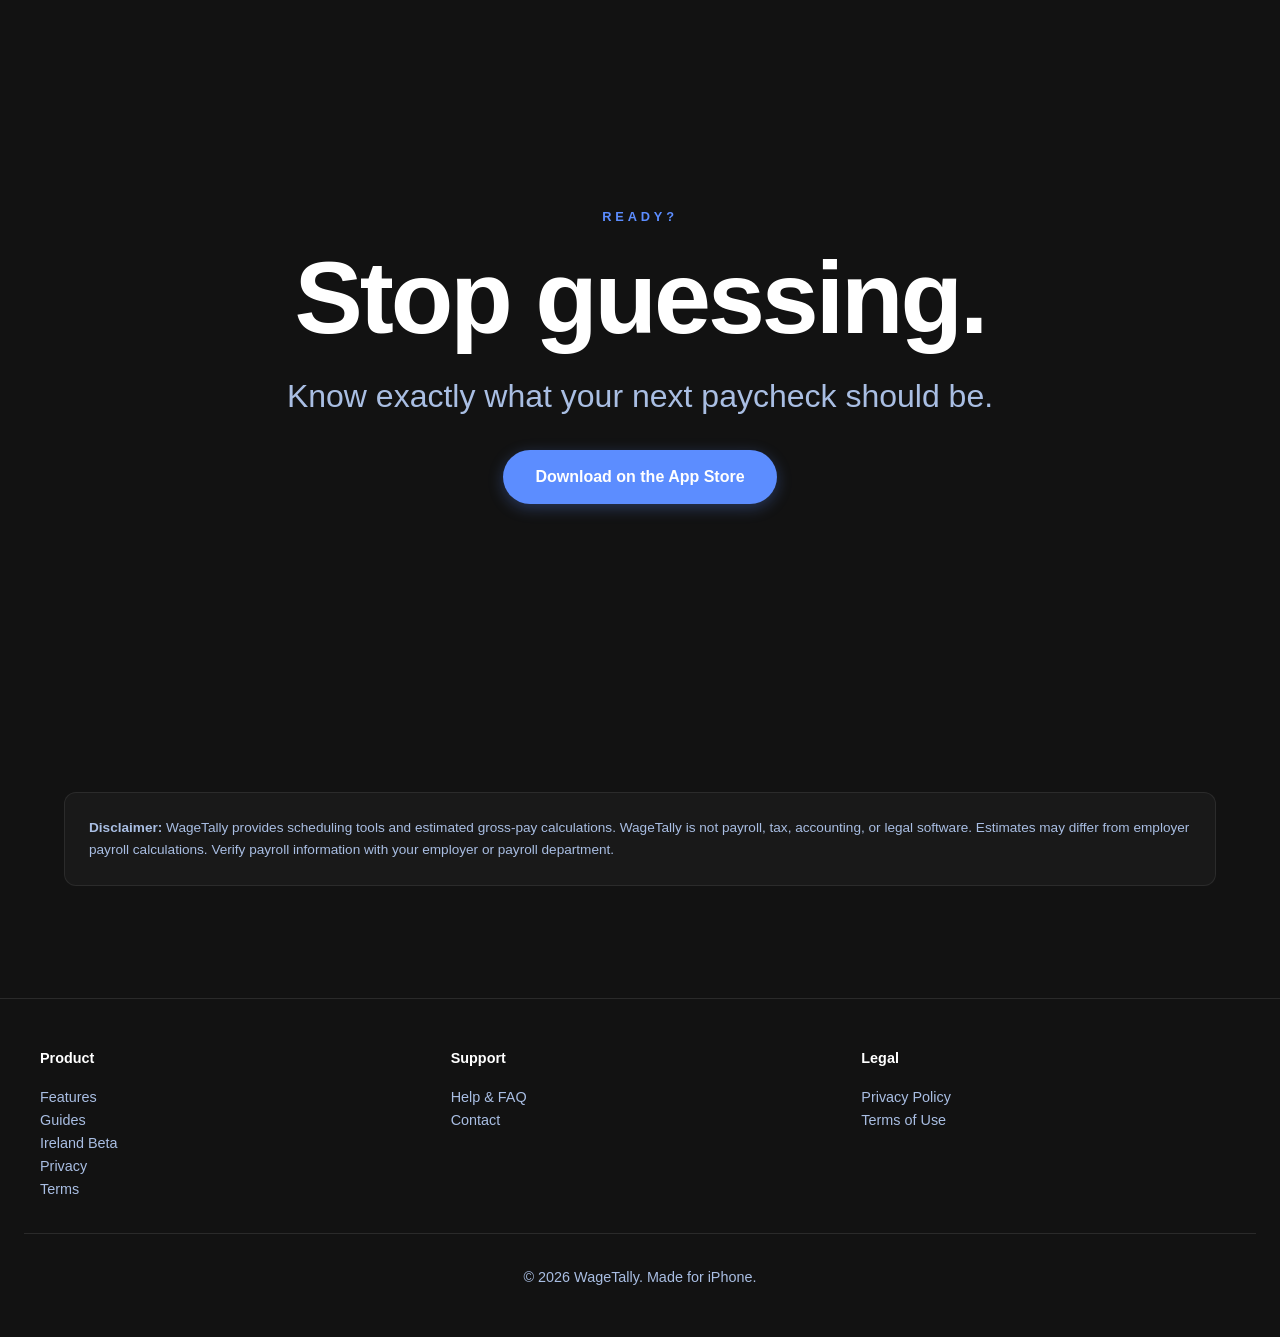
==== commit df6a3771: "Publish brock@wage-tally.com everywhere the site offered an address Every contact route on the site " ====
--- a/index.html
+++ b/index.html
@@ -555,7 +555,7 @@
         <h4>Support</h4>
         <ul>
           <li><a href="support.html">Help & FAQ</a></li>
-          <li><a href="mailto:bfoster1267@gmail.com">Contact</a></li>
+          <li><a href="mailto:brock@wage-tally.com">Contact</a></li>
         </ul>
       </div>
       <div class="footer-section">
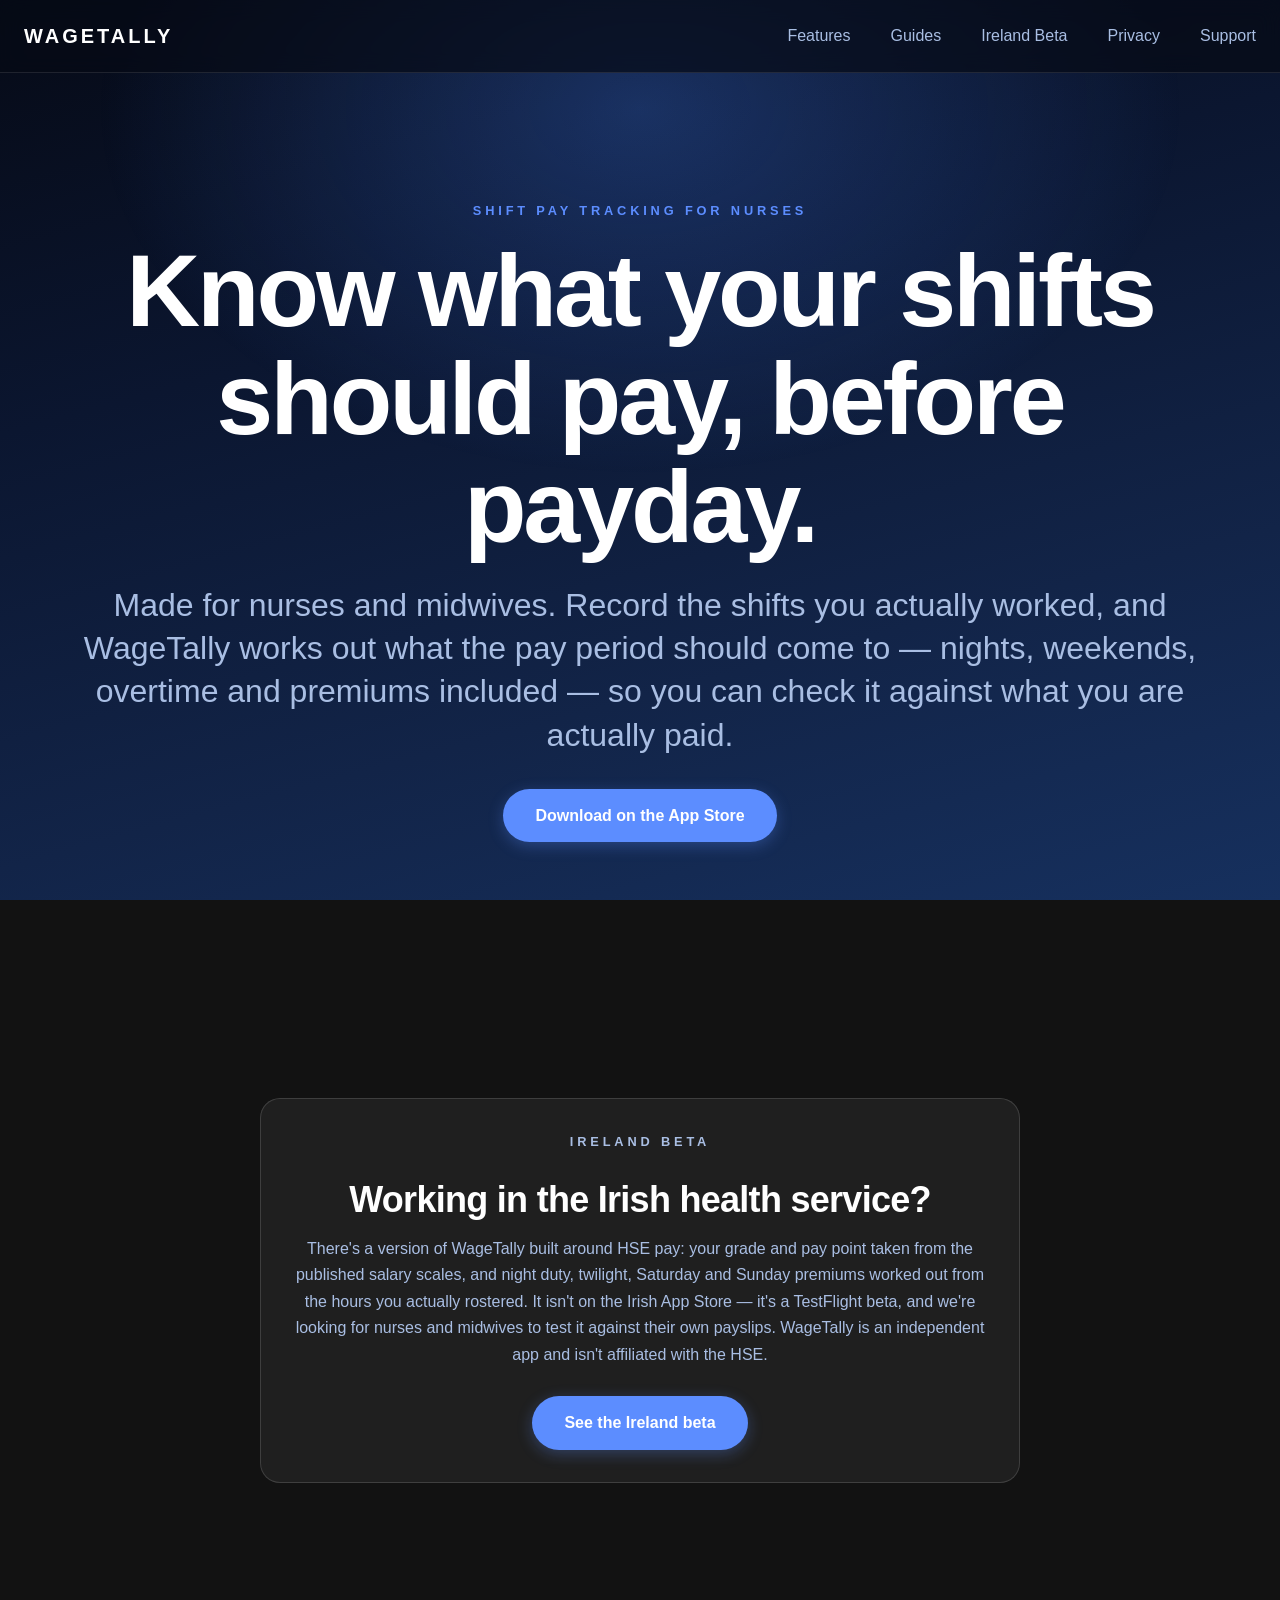
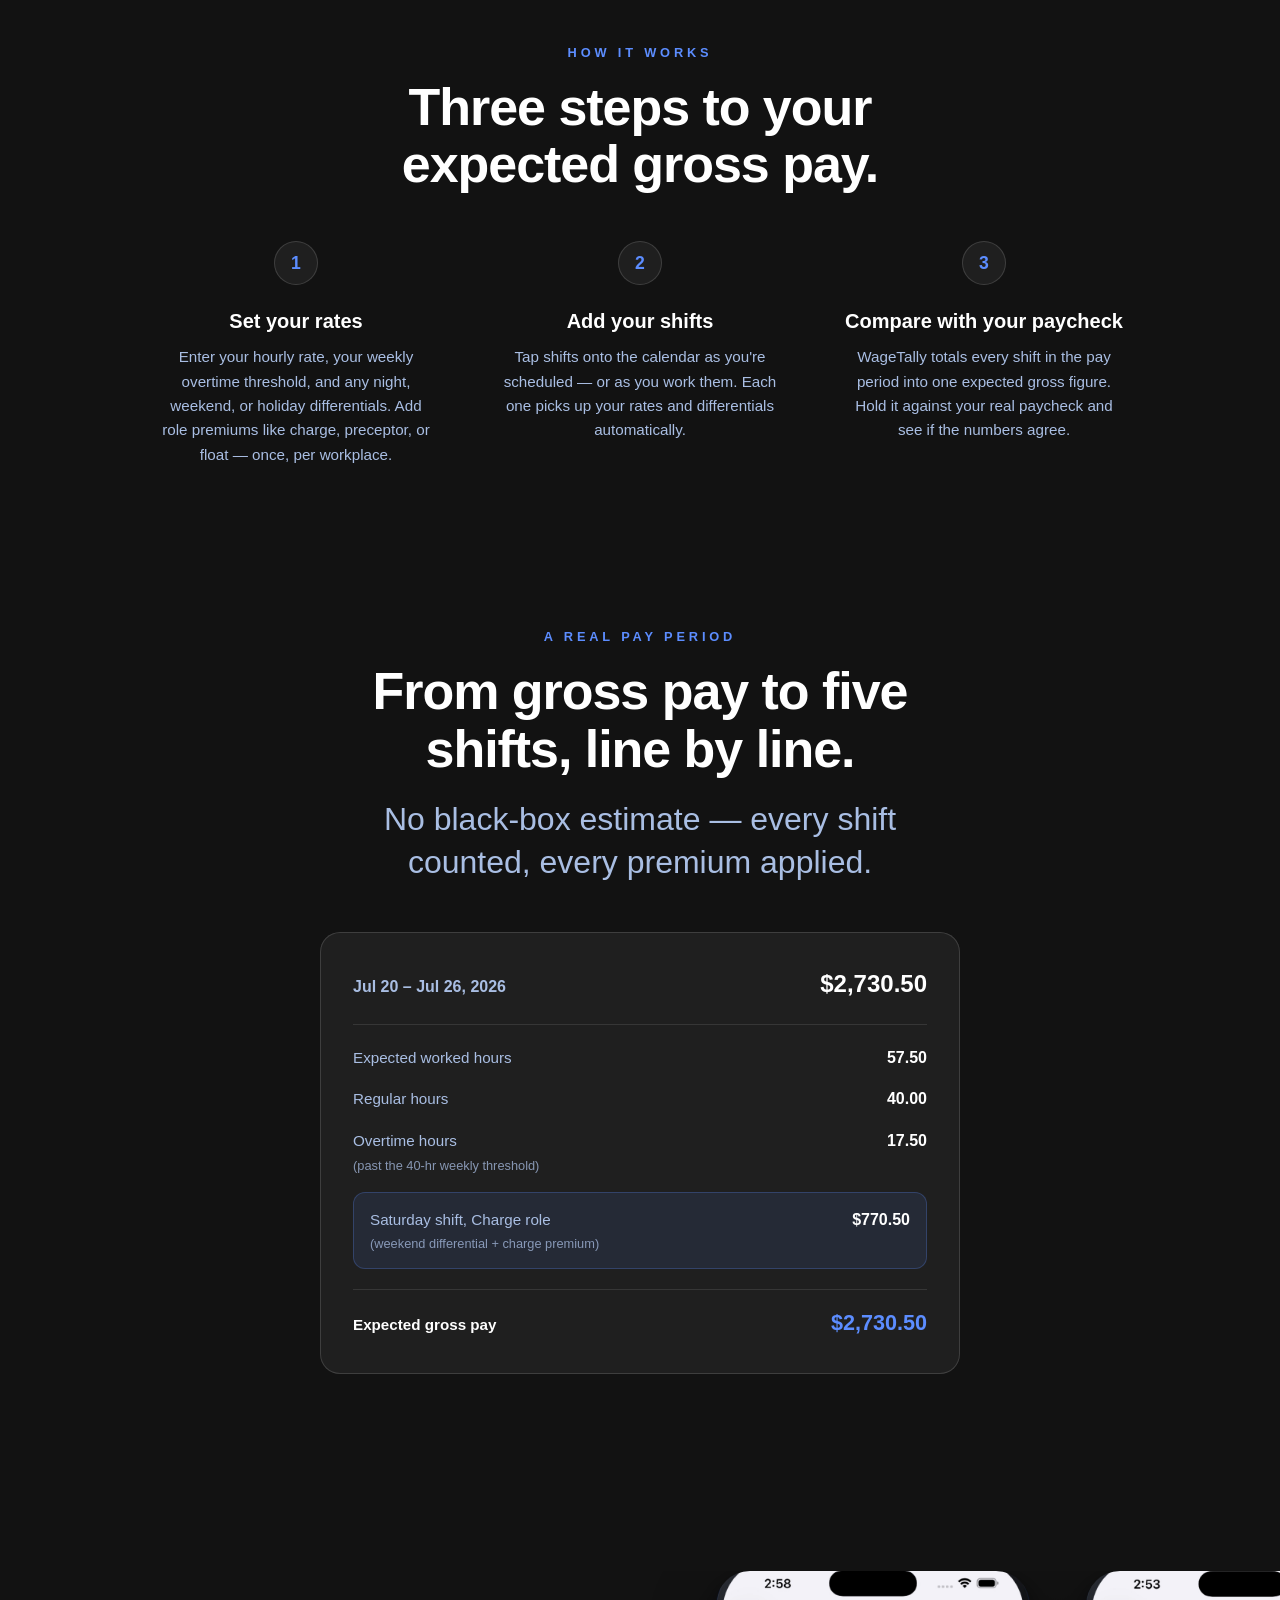
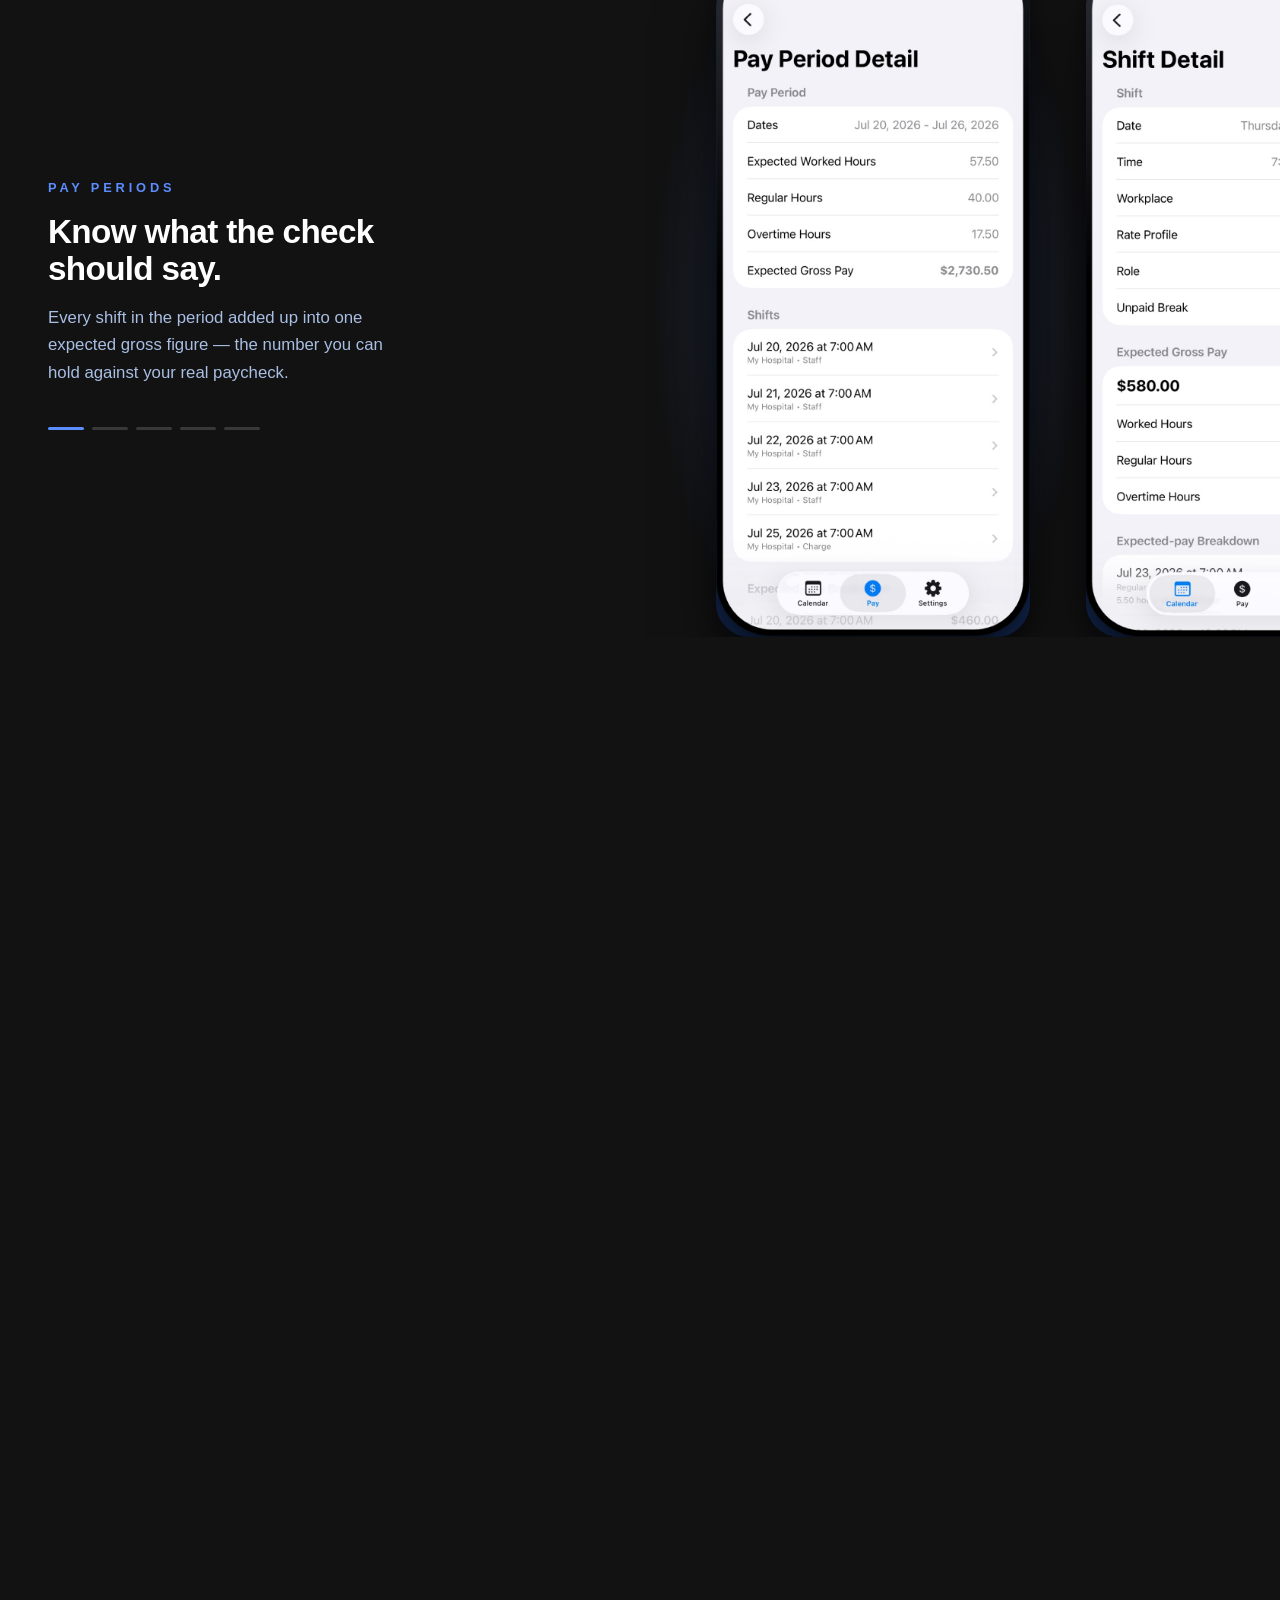
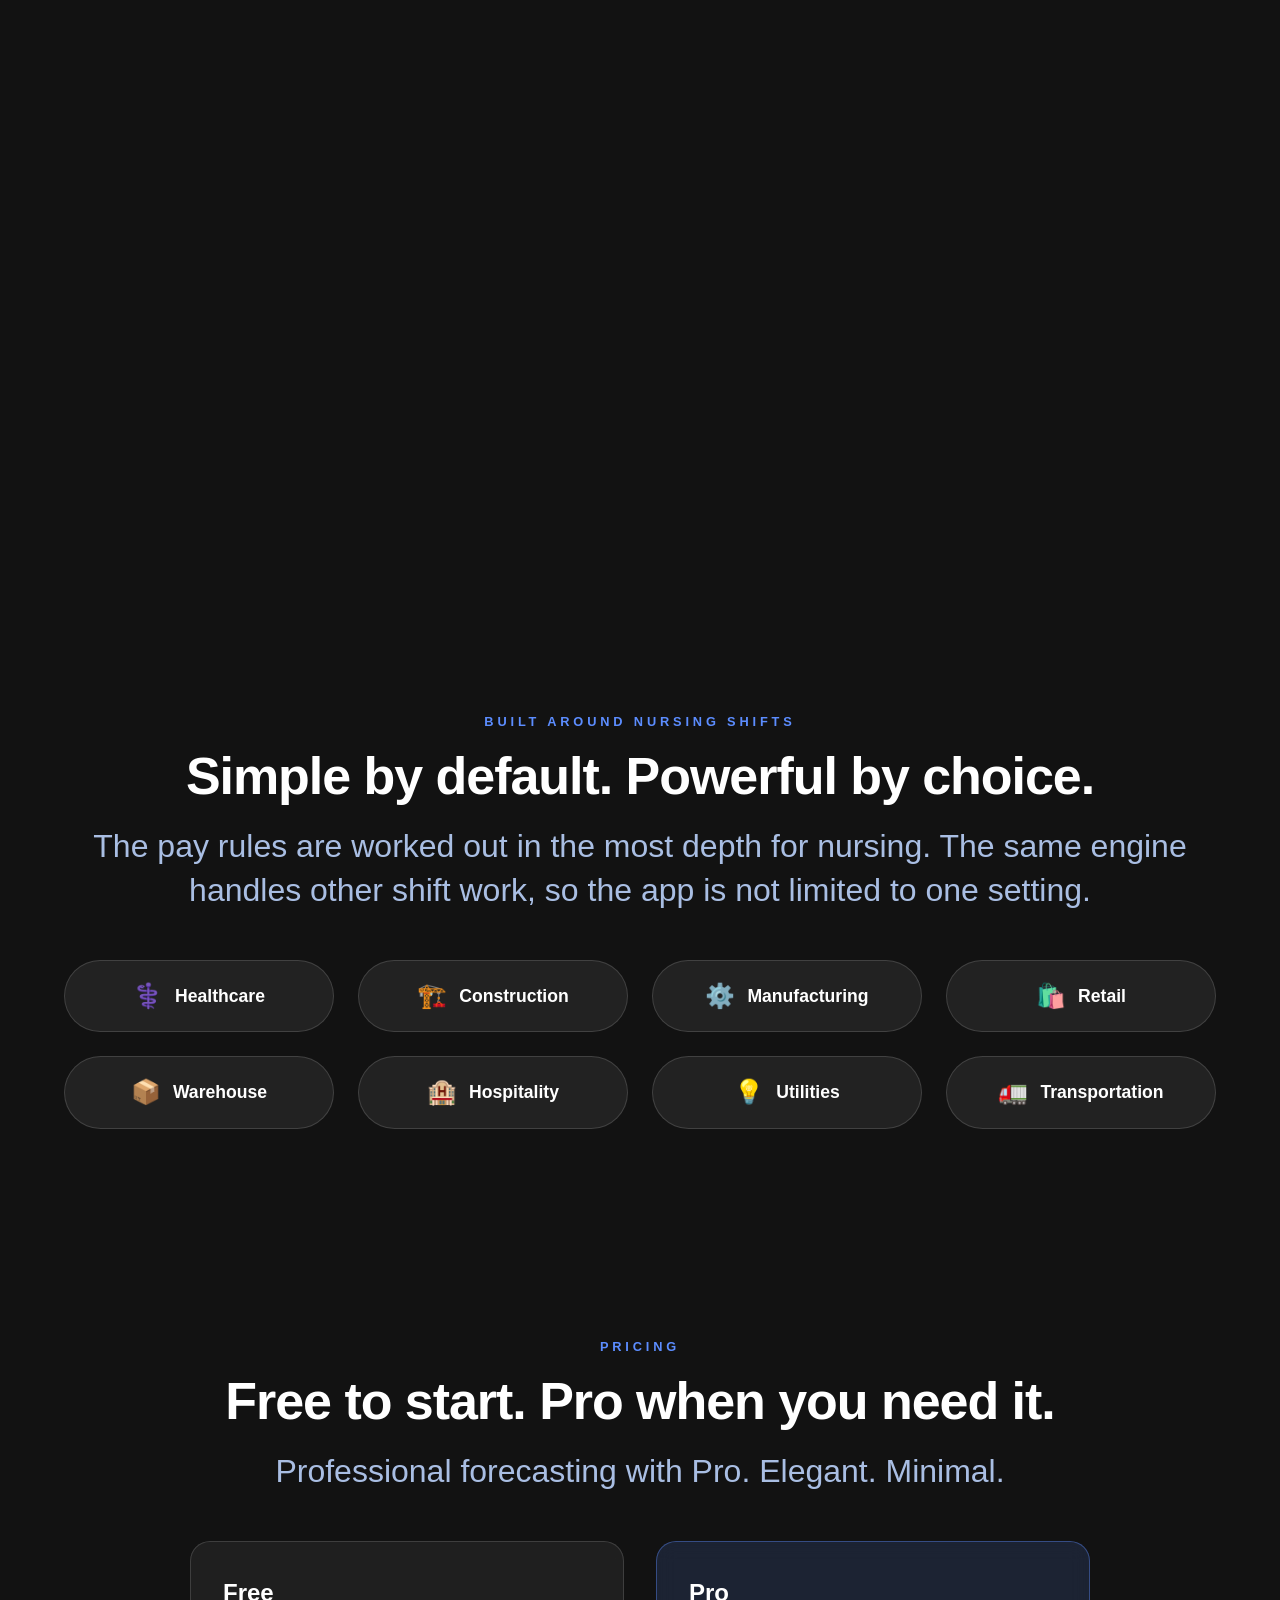
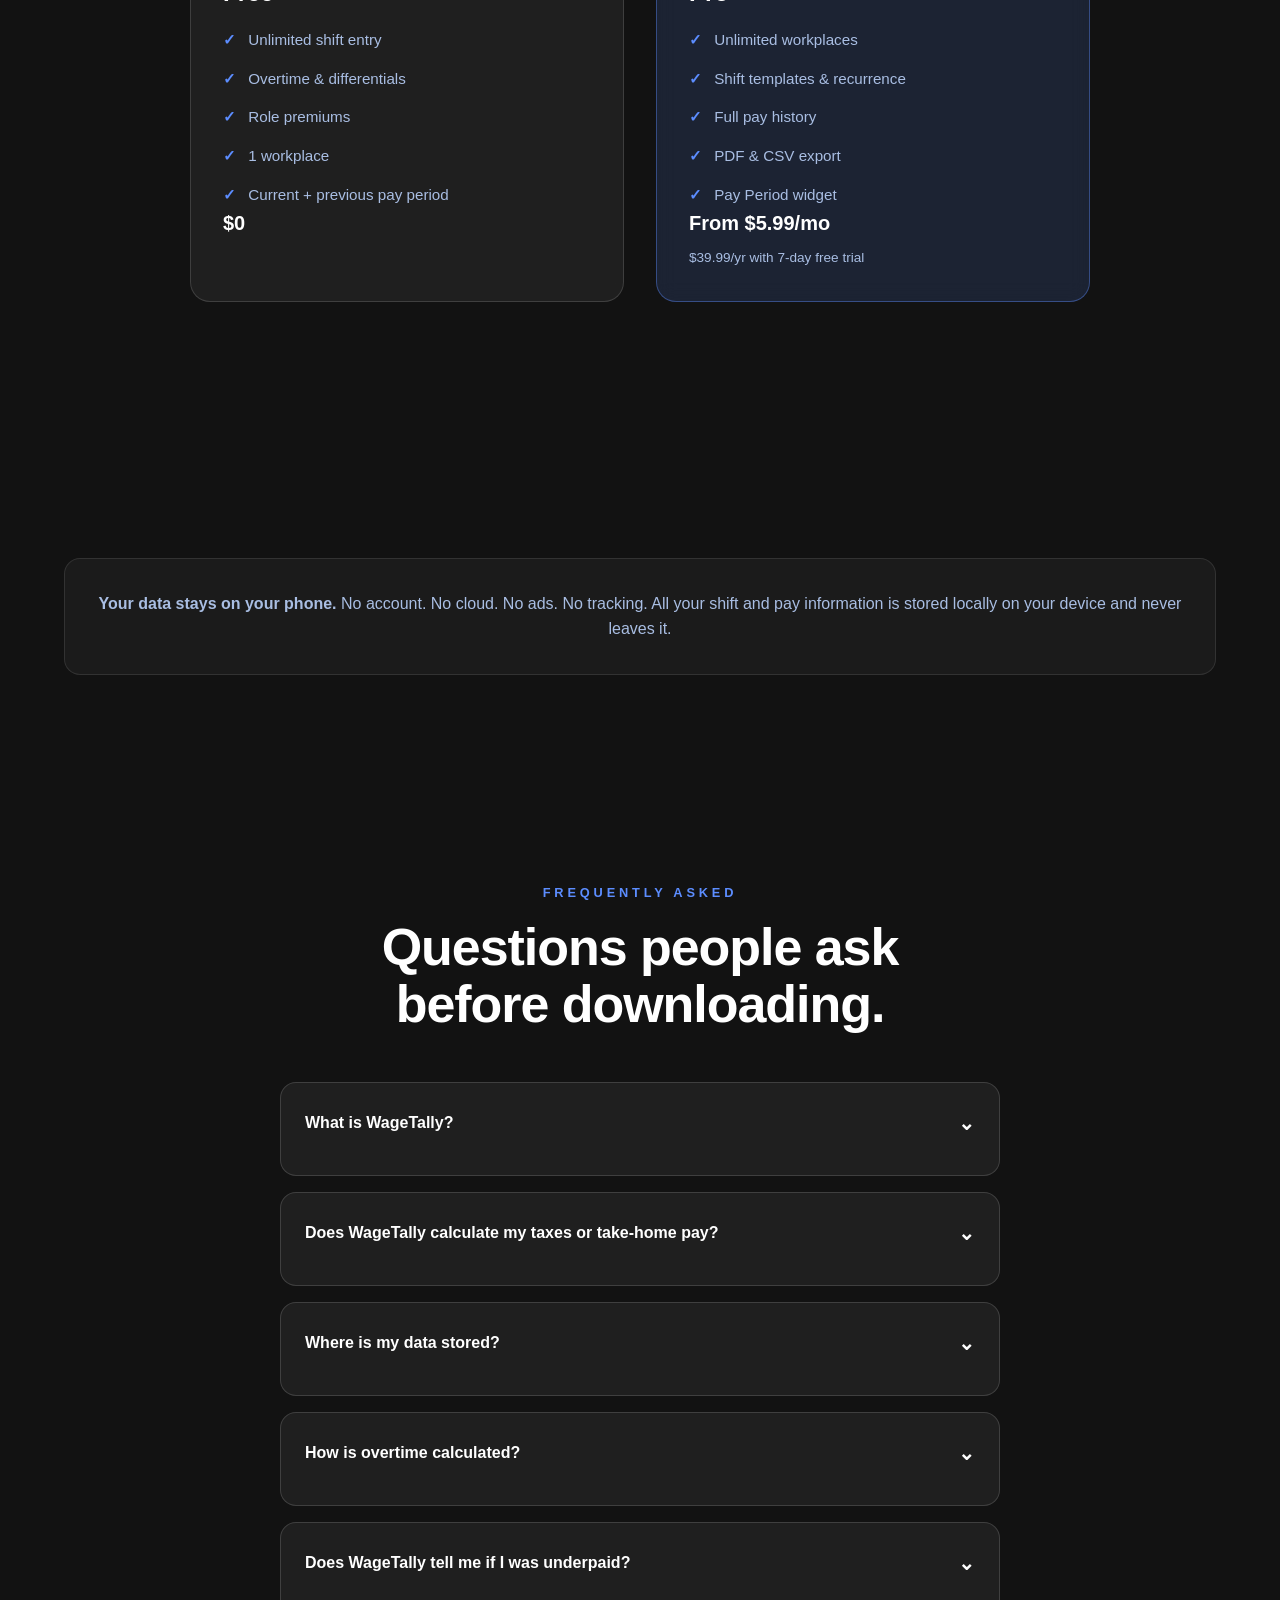
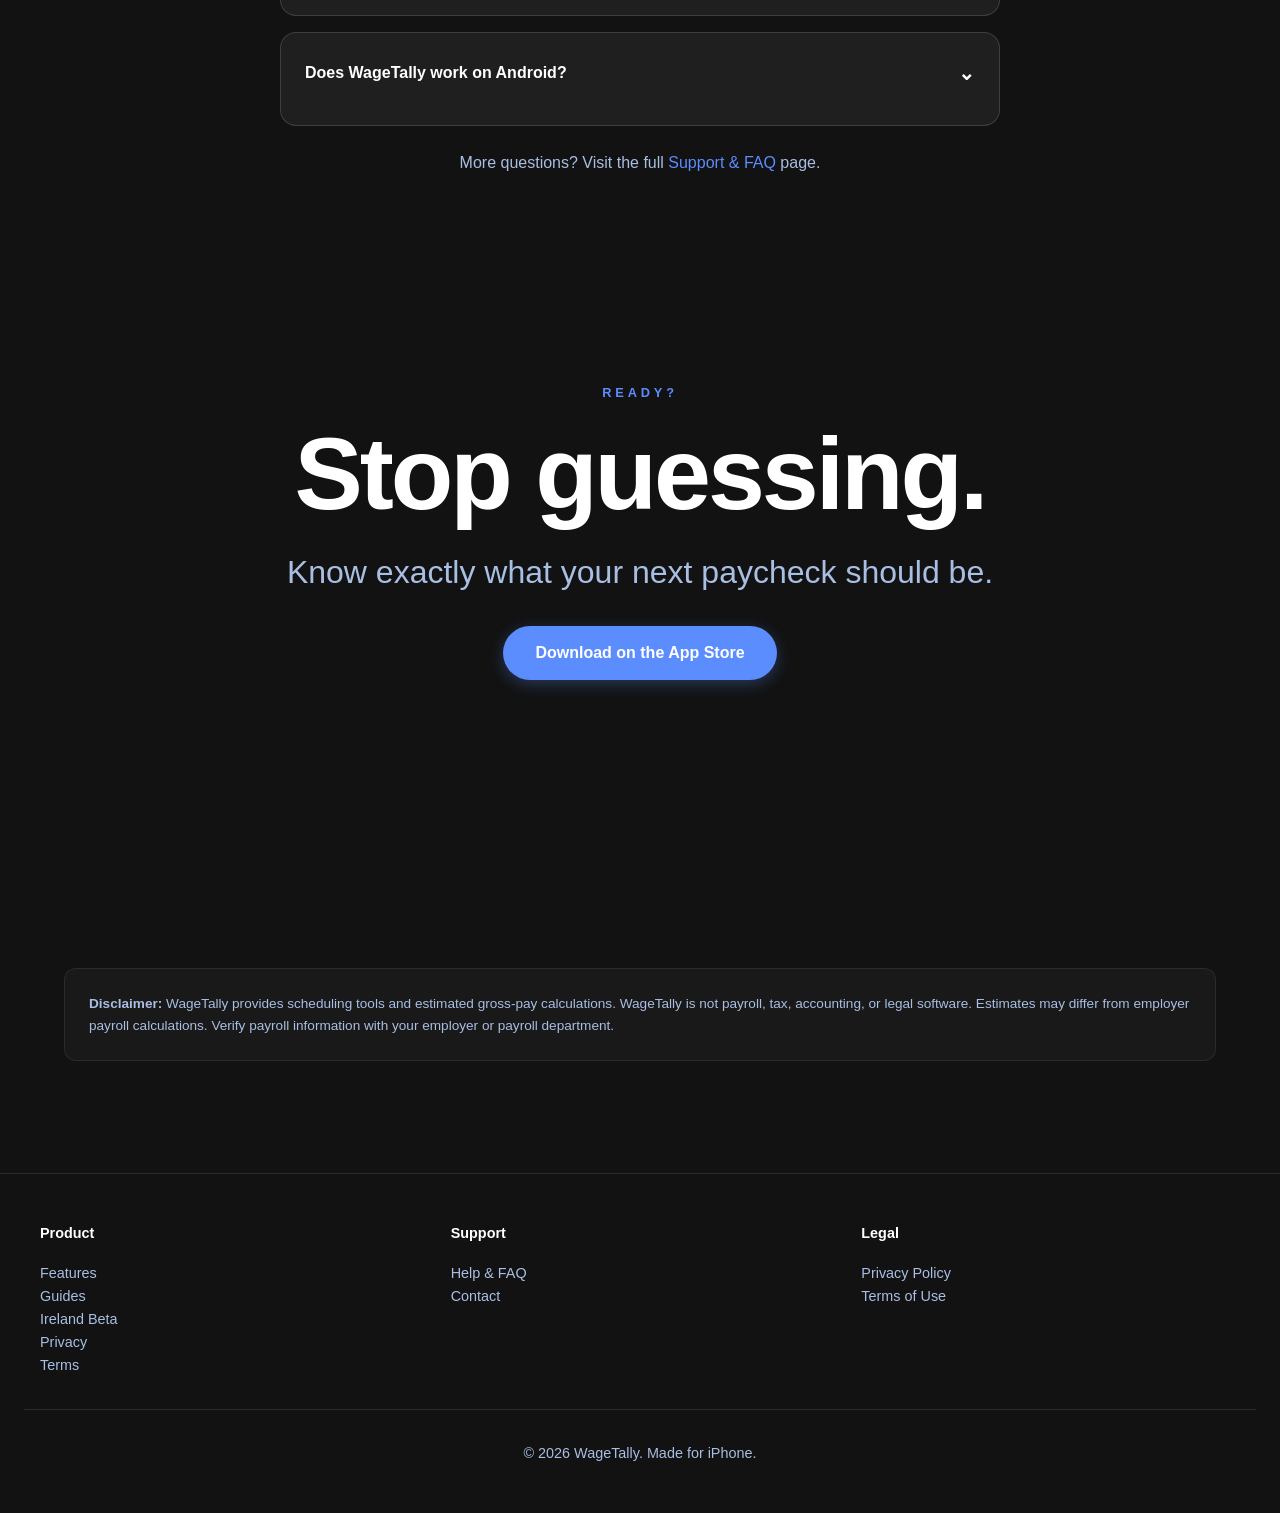
==== commit 070369eb: "Position the site for nurses, with Ireland as the proof The homepage read as a generic hourly-work a" ====
--- a/index.html
+++ b/index.html
@@ -3,12 +3,12 @@
 <head>
   <meta charset="UTF-8">
   <meta name="viewport" content="width=device-width, initial-scale=1.0">
-  <title>WageTally – Know Your Next Paycheck</title>
-  <meta name="description" content="Enter your shifts. WageTally calculates your expected gross pay — overtime, differentials, and premiums included — so you can check it against your real paycheck.">
+  <title>WageTally – Shift Pay Tracking for Nurses</title>
+  <meta name="description" content="Shift pay tracking for nurses. Record the shifts you actually worked and WageTally works out what the pay period should come to — nights, weekends and overtime included.">
 
   <!-- Open Graph -->
-  <meta property="og:title" content="WageTally – Know Your Next Paycheck">
-  <meta property="og:description" content="Calculate your expected gross pay automatically. Track shifts, overtime, differentials, and premiums.">
+  <meta property="og:title" content="WageTally – Shift Pay Tracking for Nurses">
+  <meta property="og:description" content="Record the shifts you worked and see what the pay period should come to. Built for nurses, with HSE pay support for Ireland in beta.">
   <meta property="og:image" content="https://wage-tally.com/assets/WageTally-og.jpg">
   <meta property="og:type" content="website">
   <link rel="canonical" href="https://wage-tally.com/">
@@ -84,7 +84,7 @@
         "name": "What is WageTally?",
         "acceptedAnswer": {
           "@type": "Answer",
-          "text": "WageTally is an iOS app that helps hourly workers track their shifts and calculate their expected gross pay — including overtime, differentials, and role premiums. You enter your shifts and rates, and WageTally does the math so you can compare your expected pay against your actual paycheck."
+          "text": "WageTally is an iOS app that helps nurses and other hourly workers track their shifts and calculate their expected gross pay — including overtime, differentials, and role premiums. You enter your shifts and rates, and WageTally does the math so you can compare your expected pay against your actual paycheck."
         }
       },
       {
@@ -131,7 +131,7 @@
   }
   </script>
 
-  <link rel="stylesheet" href="styles.css?v=16">
+  <link rel="stylesheet" href="styles.css?v=17">
   <link rel="icon" type="image/svg+xml" href="data:image/svg+xml,<svg xmlns='http://www.w3.org/2000/svg' viewBox='0 0 100 100'><text y='75' font-size='75' font-weight='bold' fill='%235C8DFF'>$</text></svg>">
   <!-- Google tag (gtag.js) — GA4. Consent Mode v2 defaults every storage type
        to denied, so no analytics cookies are set. That keeps /ie/ inside the
@@ -172,9 +172,9 @@
   <section class="section-hero">
     <div class="container">
       <div class="hero-text">
-        <p class="eyebrow">WAGETALLY</p>
-        <h1>Know exactly what your next paycheck should be.</h1>
-        <p class="subheading">Enter your shifts. WageTally calculates your expected gross pay — overtime, differentials, and premiums included — so you can check it against your real paycheck.</p>
+        <p class="eyebrow">SHIFT PAY TRACKING FOR NURSES</p>
+        <h1>Know what your shifts should pay, before payday.</h1>
+        <p class="subheading">Made for nurses and midwives. Record the shifts you actually worked, and WageTally works out what the pay period should come to — nights, weekends, overtime and premiums included — so you can check it against what you are actually paid.</p>
         <a href="https://apps.apple.com/app/id6794703602" class="btn btn-primary">Download on the App Store</a>
       </div>
     </div>
@@ -192,7 +192,7 @@
       <div class="glass-card home-ireland">
         <p class="eyebrow">Ireland Beta</p>
         <h2 id="ireland-band-heading">Working in the Irish health service?</h2>
-        <p>There's a version of WageTally built around HSE pay: your grade and pay point taken from the published salary scales, and night duty, twilight, Saturday and Sunday premiums worked out from the hours you actually rostered. It isn't on the Irish App Store — it's a TestFlight beta, and we're looking for nurses and midwives to test it against their own payslips.</p>
+        <p>There's a version of WageTally built around HSE pay: your grade and pay point taken from the published salary scales, and night duty, twilight, Saturday and Sunday premiums worked out from the hours you actually rostered. It isn't on the Irish App Store — it's a TestFlight beta, and we're looking for nurses and midwives to test it against their own payslips. WageTally is an independent app and isn't affiliated with the HSE.</p>
         <a href="ie/" class="btn btn-primary">See the Ireland beta</a>
       </div>
     </div>
@@ -351,8 +351,9 @@
   <section class="section">
     <div class="container">
       <div style="text-align: center; margin-bottom: 3rem;">
-        <p class="eyebrow">BUILT FOR EVERY HOURLY WORKER</p>
+        <p class="eyebrow">BUILT AROUND NURSING SHIFTS</p>
         <h2>Simple by default. Powerful by choice.</h2>
+        <p class="subheading">The pay rules are worked out in the most depth for nursing. The same engine handles other shift work, so the app is not limited to one setting.</p>
       </div>
 
       <div class="industries">
@@ -458,7 +459,7 @@
           <span class="faq-toggle">⌄</span>
         </div>
         <div class="faq-answer">
-          <p>WageTally is an iOS app that helps hourly workers track their shifts and calculate their expected gross pay — including overtime, differentials, and role premiums. You enter your shifts and rates, and WageTally does the math so you can compare your expected pay against your actual paycheck.</p>
+          <p>WageTally is an iOS app that helps nurses and other hourly workers track their shifts and calculate their expected gross pay — including overtime, differentials, and role premiums. You enter your shifts and rates, and WageTally does the math so you can compare your expected pay against your actual paycheck.</p>
         </div>
       </div>
 
--- a/styles.css
+++ b/styles.css
@@ -160,6 +160,13 @@
   color: var(--color-text-primary);
   font-size: 1.5rem;
   cursor: pointer;
+  /* On a phone this is the only way into the nav, so the hit area has to clear
+     the 44px minimum. The glyph keeps its size; only the box around it grows. */
+  min-width: 44px;
+  min-height: 44px;
+  line-height: 44px;
+  text-align: center;
+  padding: 0;
 }
 
 /* Buttons */
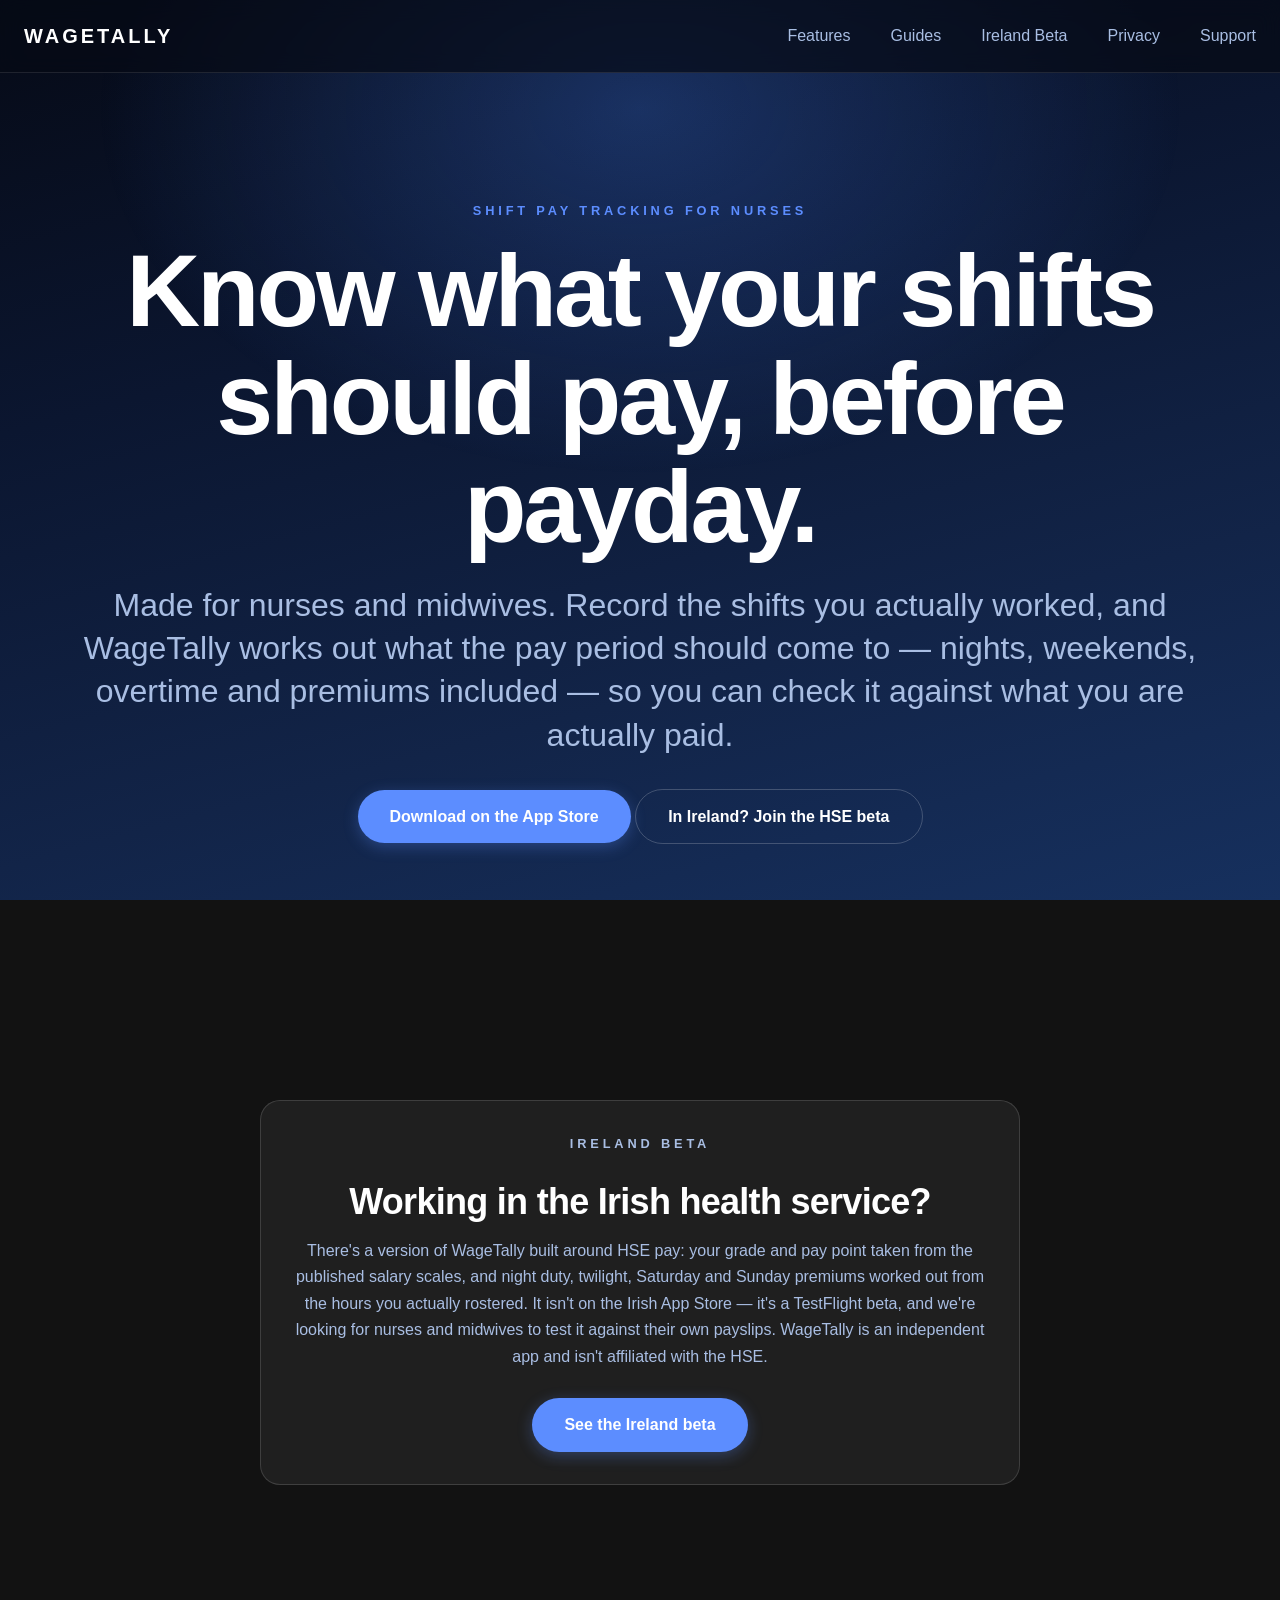
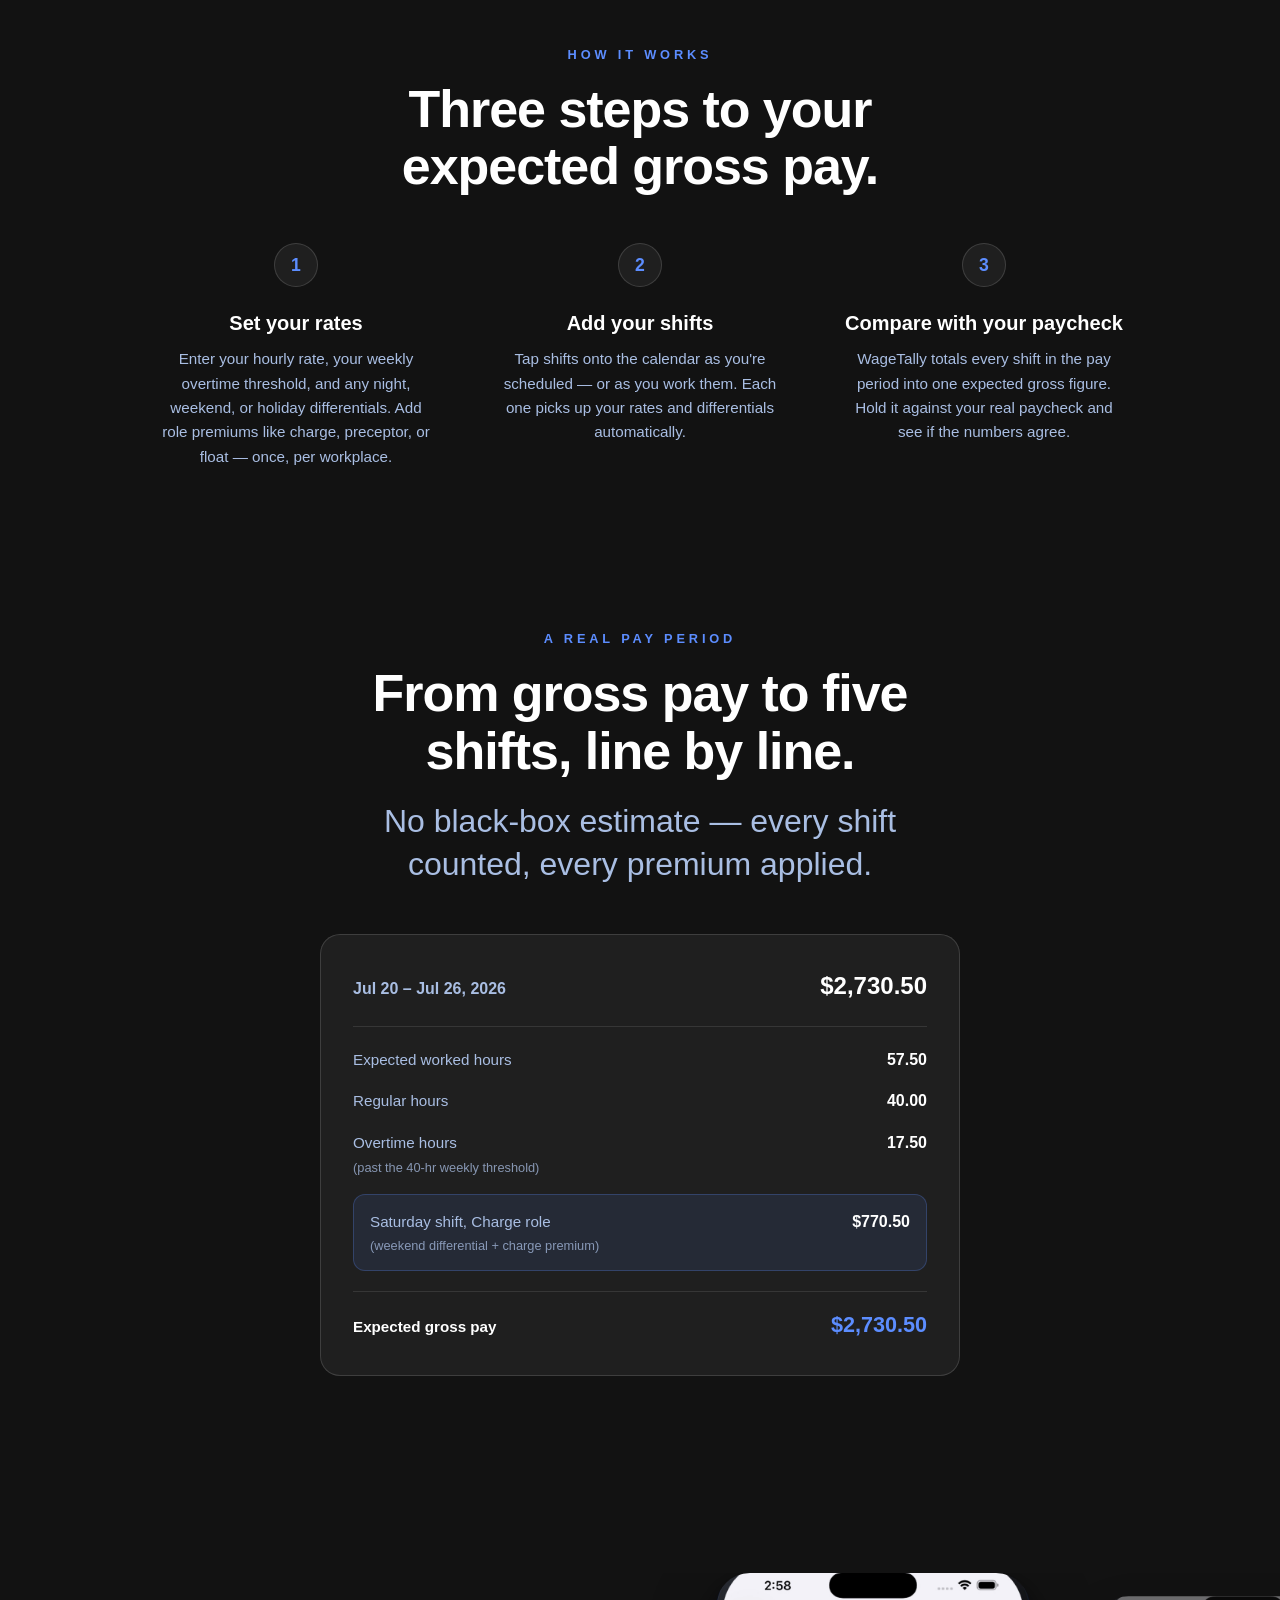
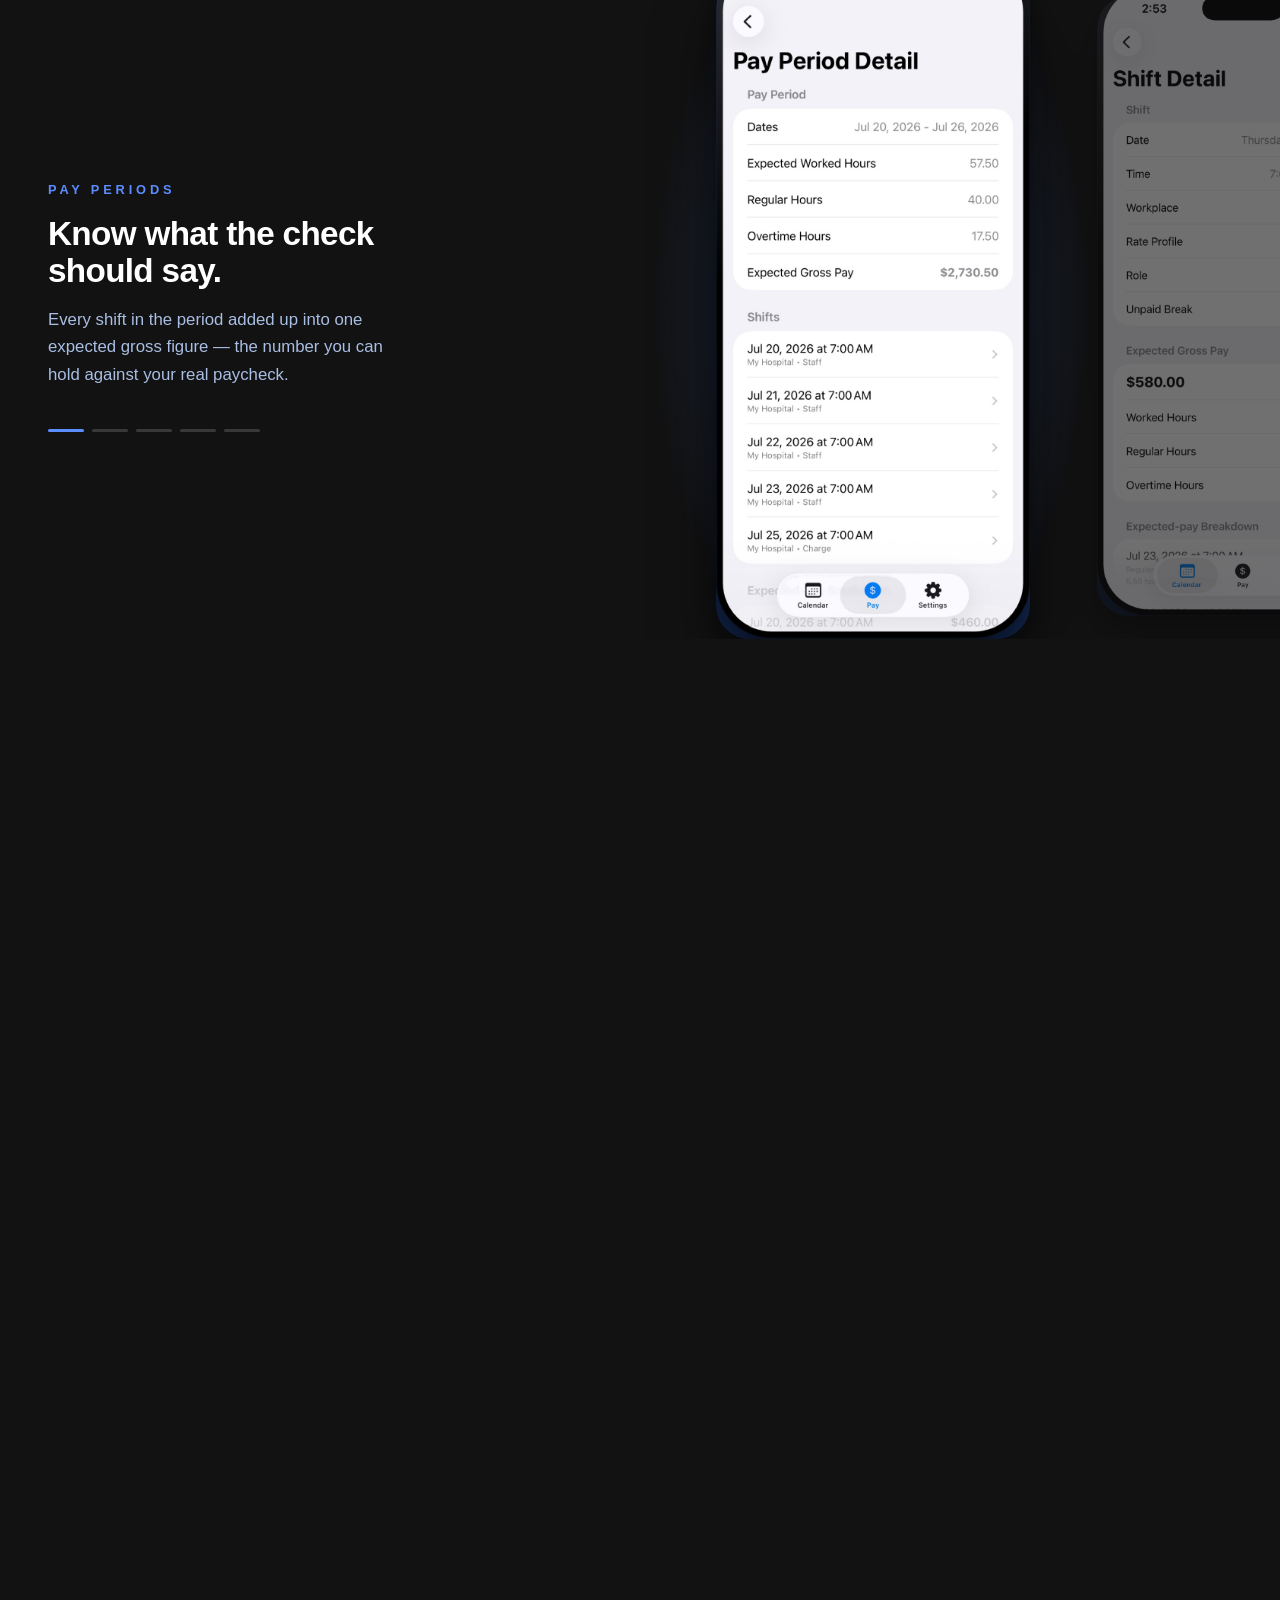
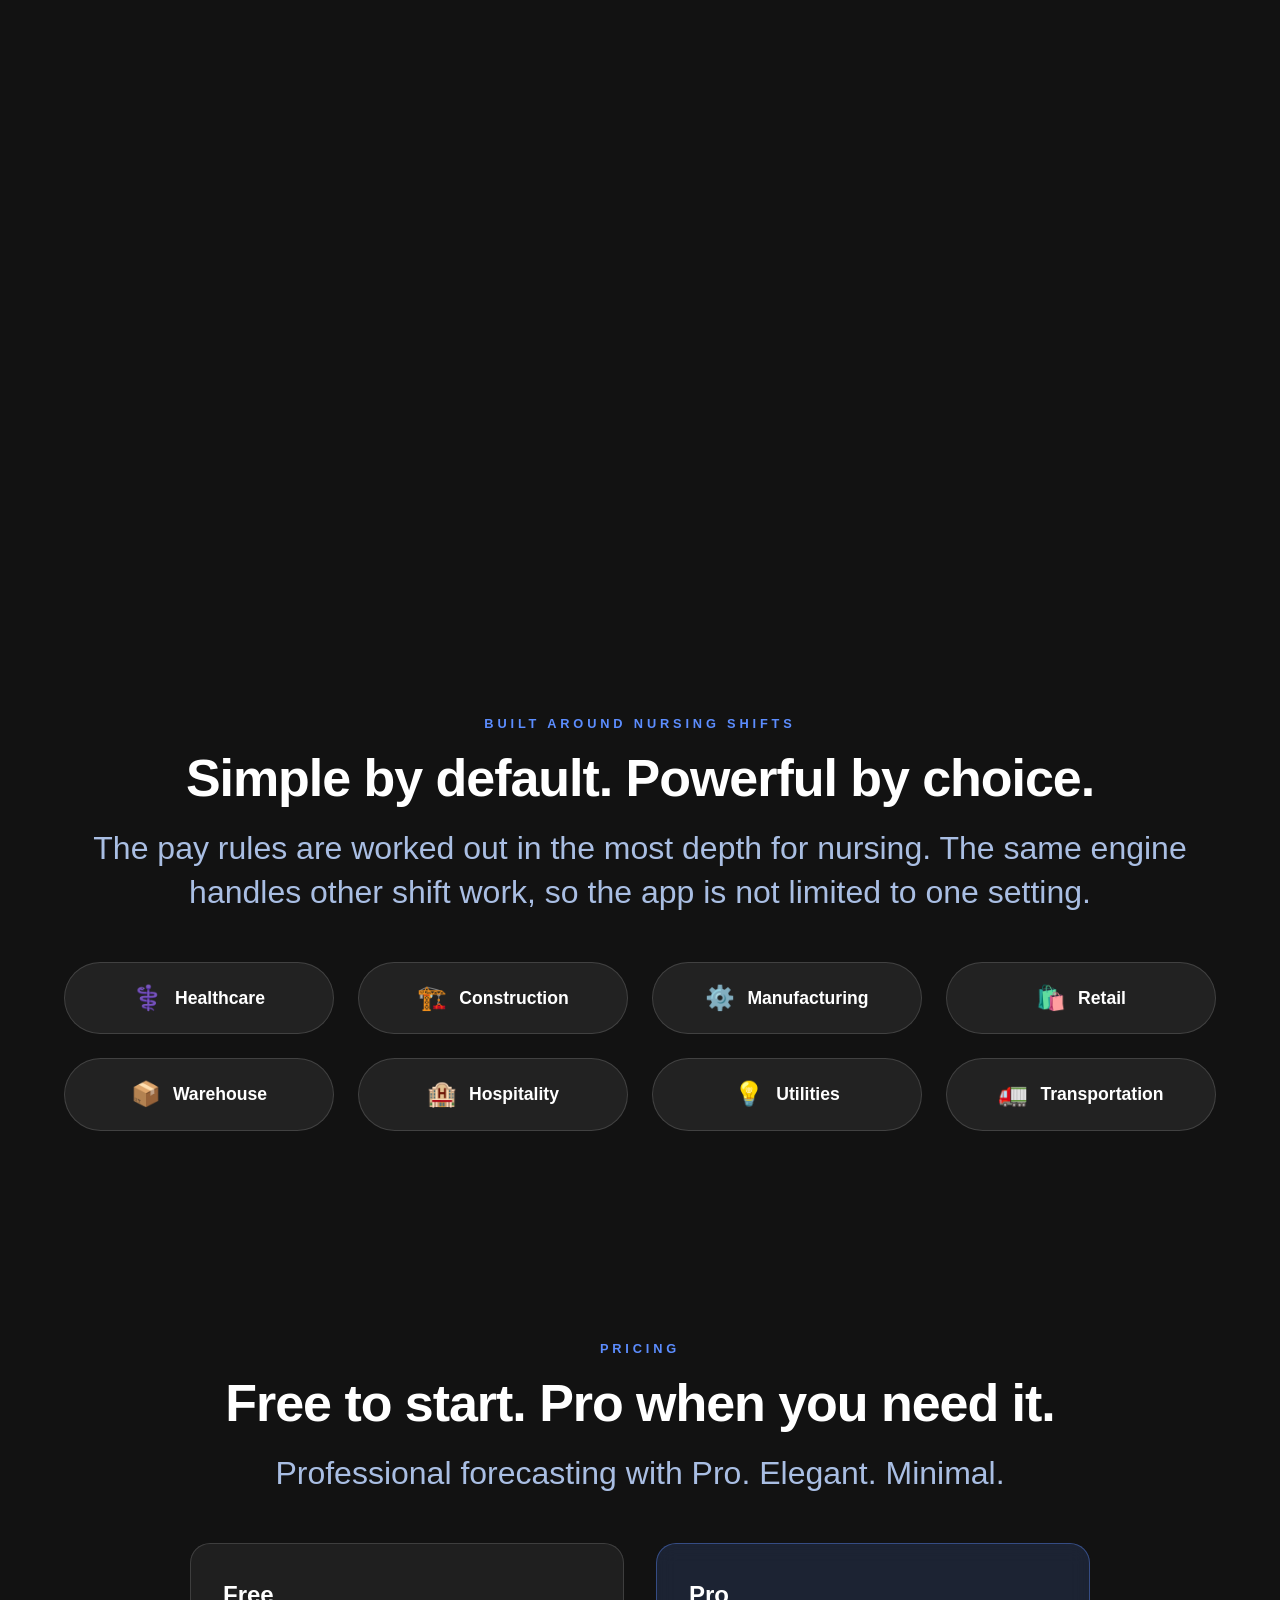
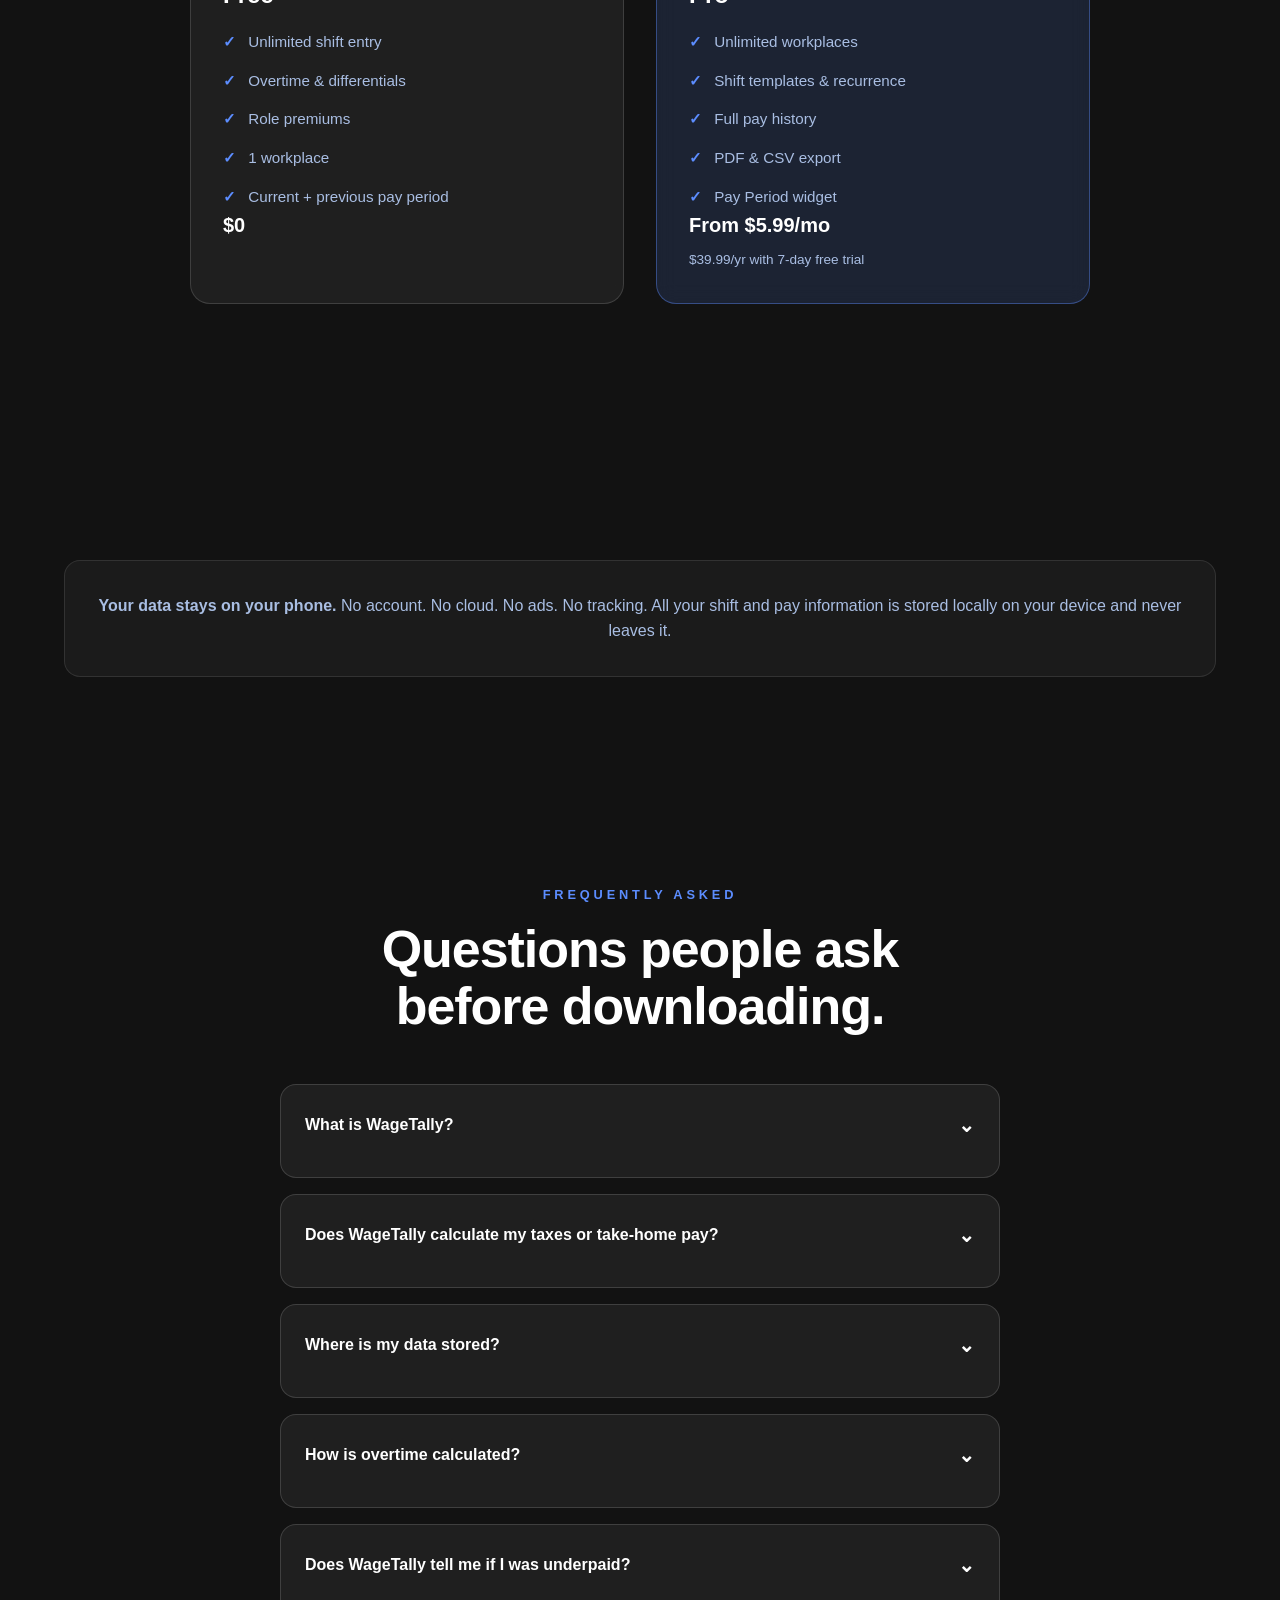
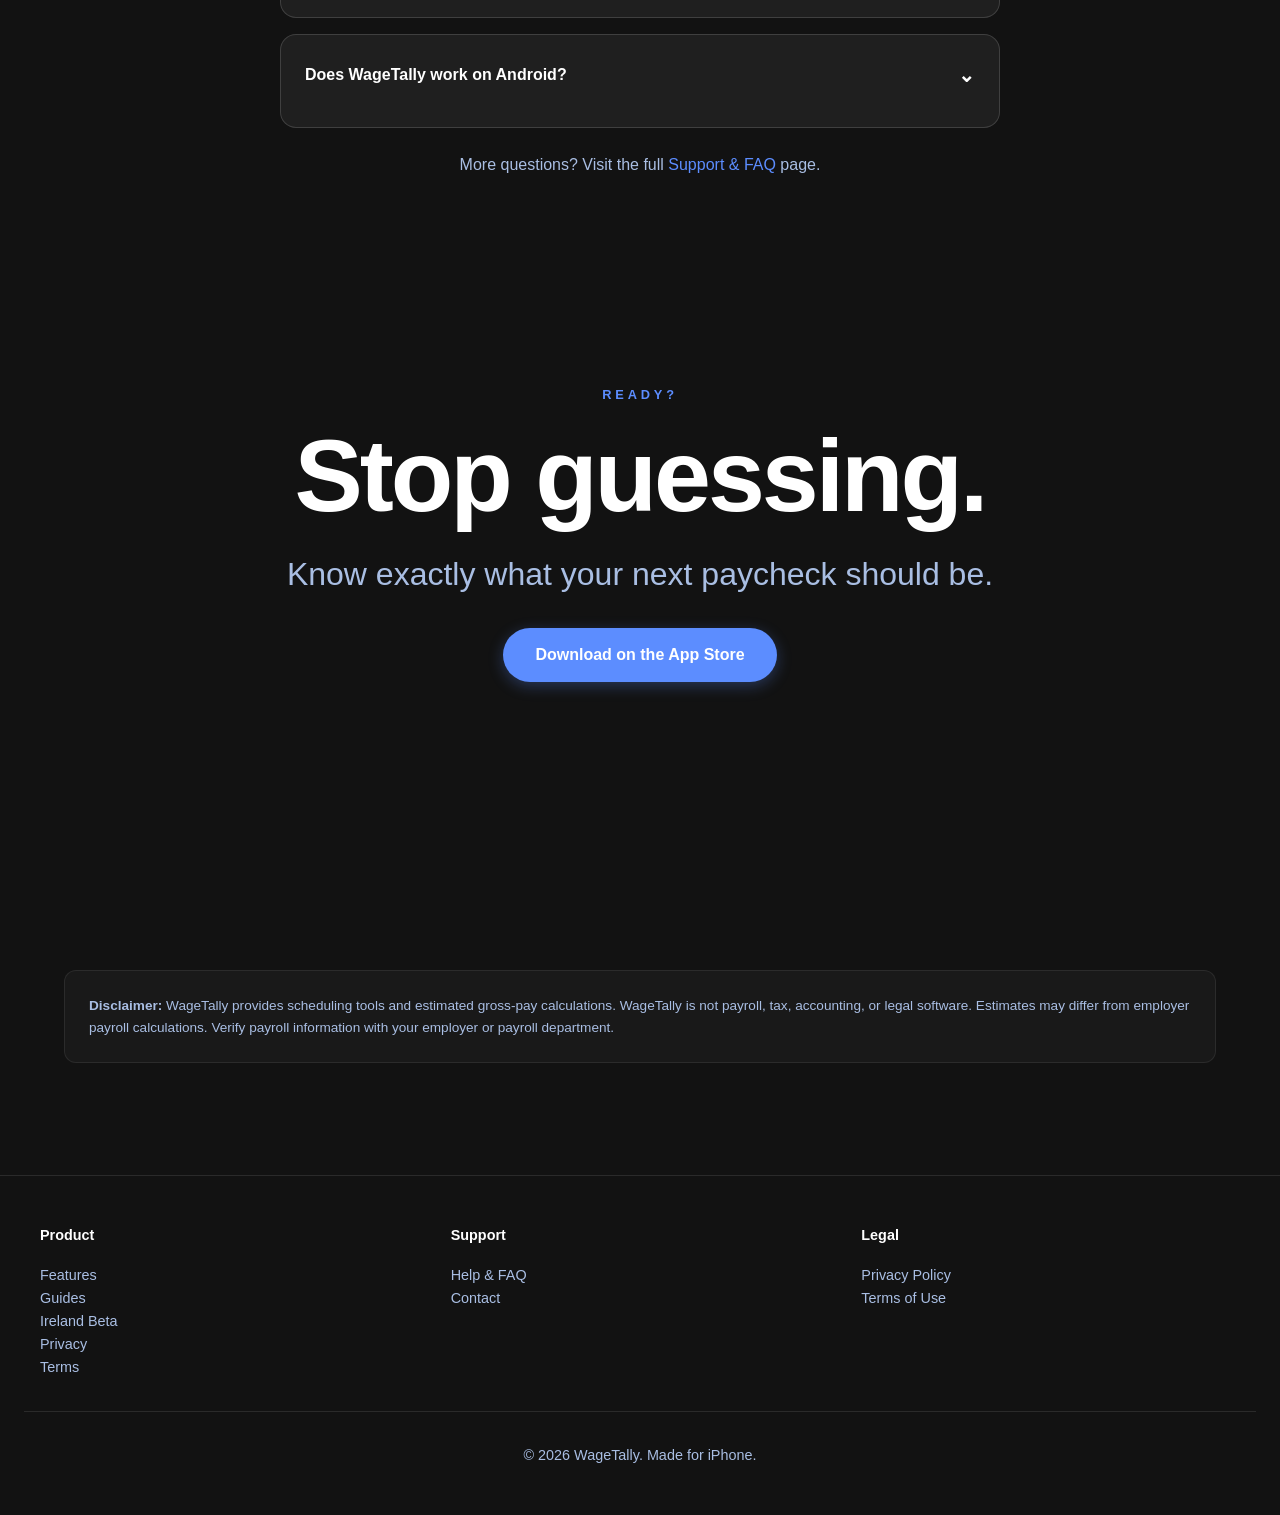
==== commit 36722f07: "Give Ireland a route out of the hero The hero had one button and it pointed at the US App Store list" ====
--- a/index.html
+++ b/index.html
@@ -176,6 +176,11 @@
         <h1>Know what your shifts should pay, before payday.</h1>
         <p class="subheading">Made for nurses and midwives. Record the shifts you actually worked, and WageTally works out what the pay period should come to — nights, weekends, overtime and premiums included — so you can check it against what you are actually paid.</p>
         <a href="https://apps.apple.com/app/id6794703602" class="btn btn-primary">Download on the App Store</a>
+        <!-- The App Store listing is the US app. Ireland is a TestFlight beta, so
+             an Irish nurse arriving on a shared link needs her route in the hero
+             rather than one scroll further down, where a tap on the button above
+             would have sent her to a store listing she cannot install from. -->
+        <a href="ie/" class="btn btn-secondary">In Ireland? Join the HSE beta</a>
       </div>
     </div>
   </section>
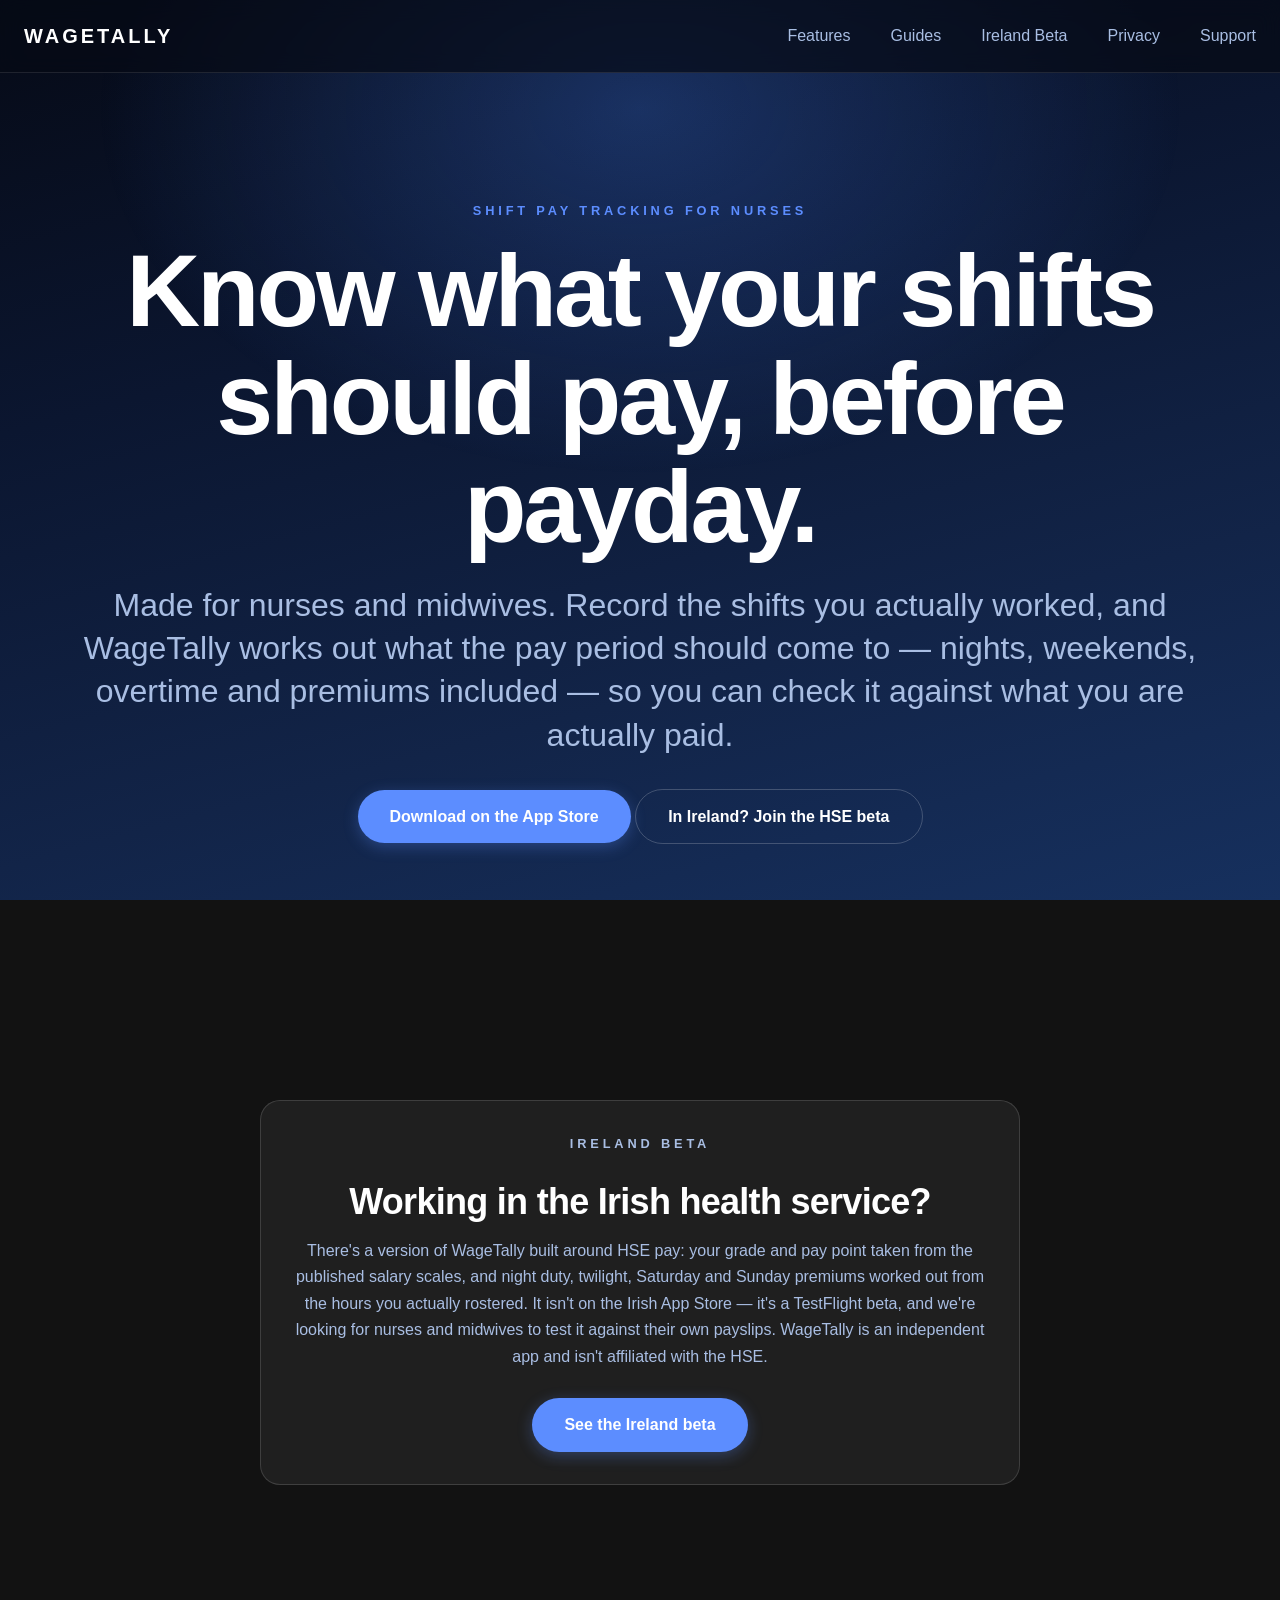
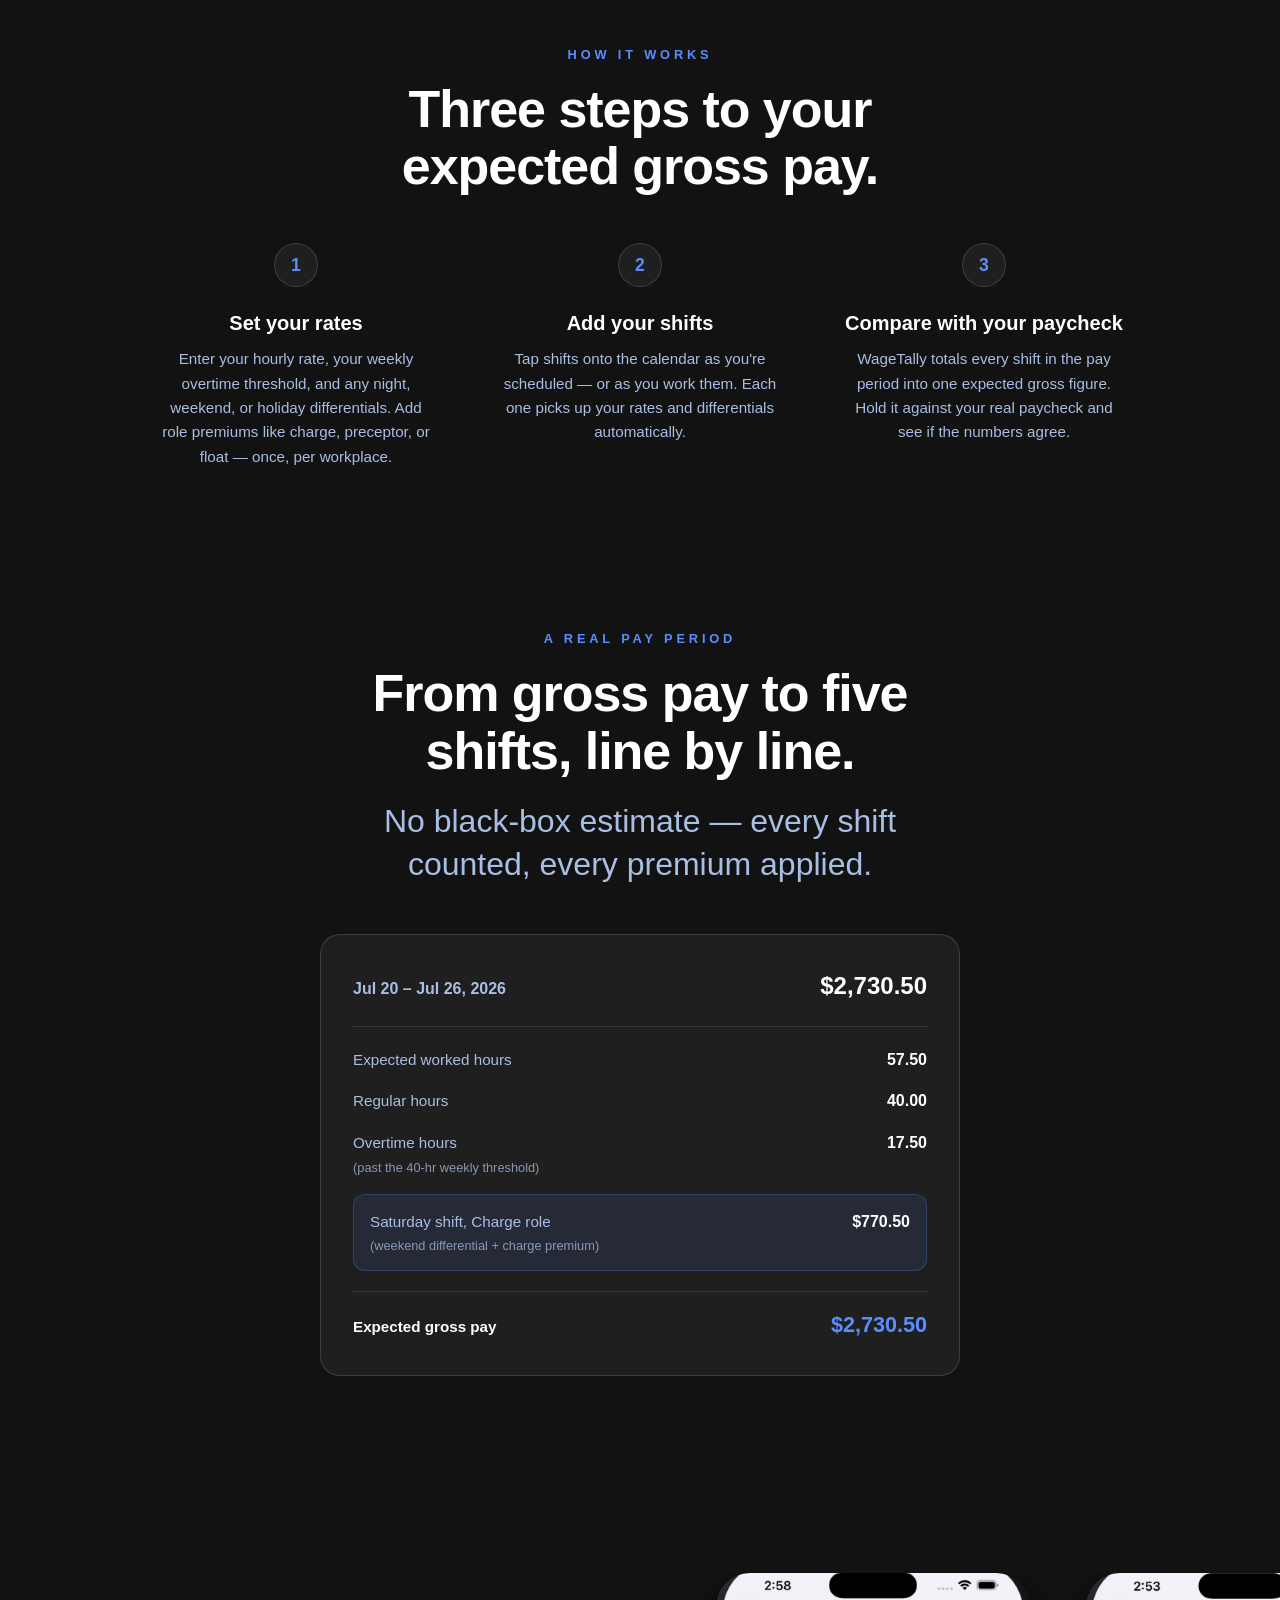
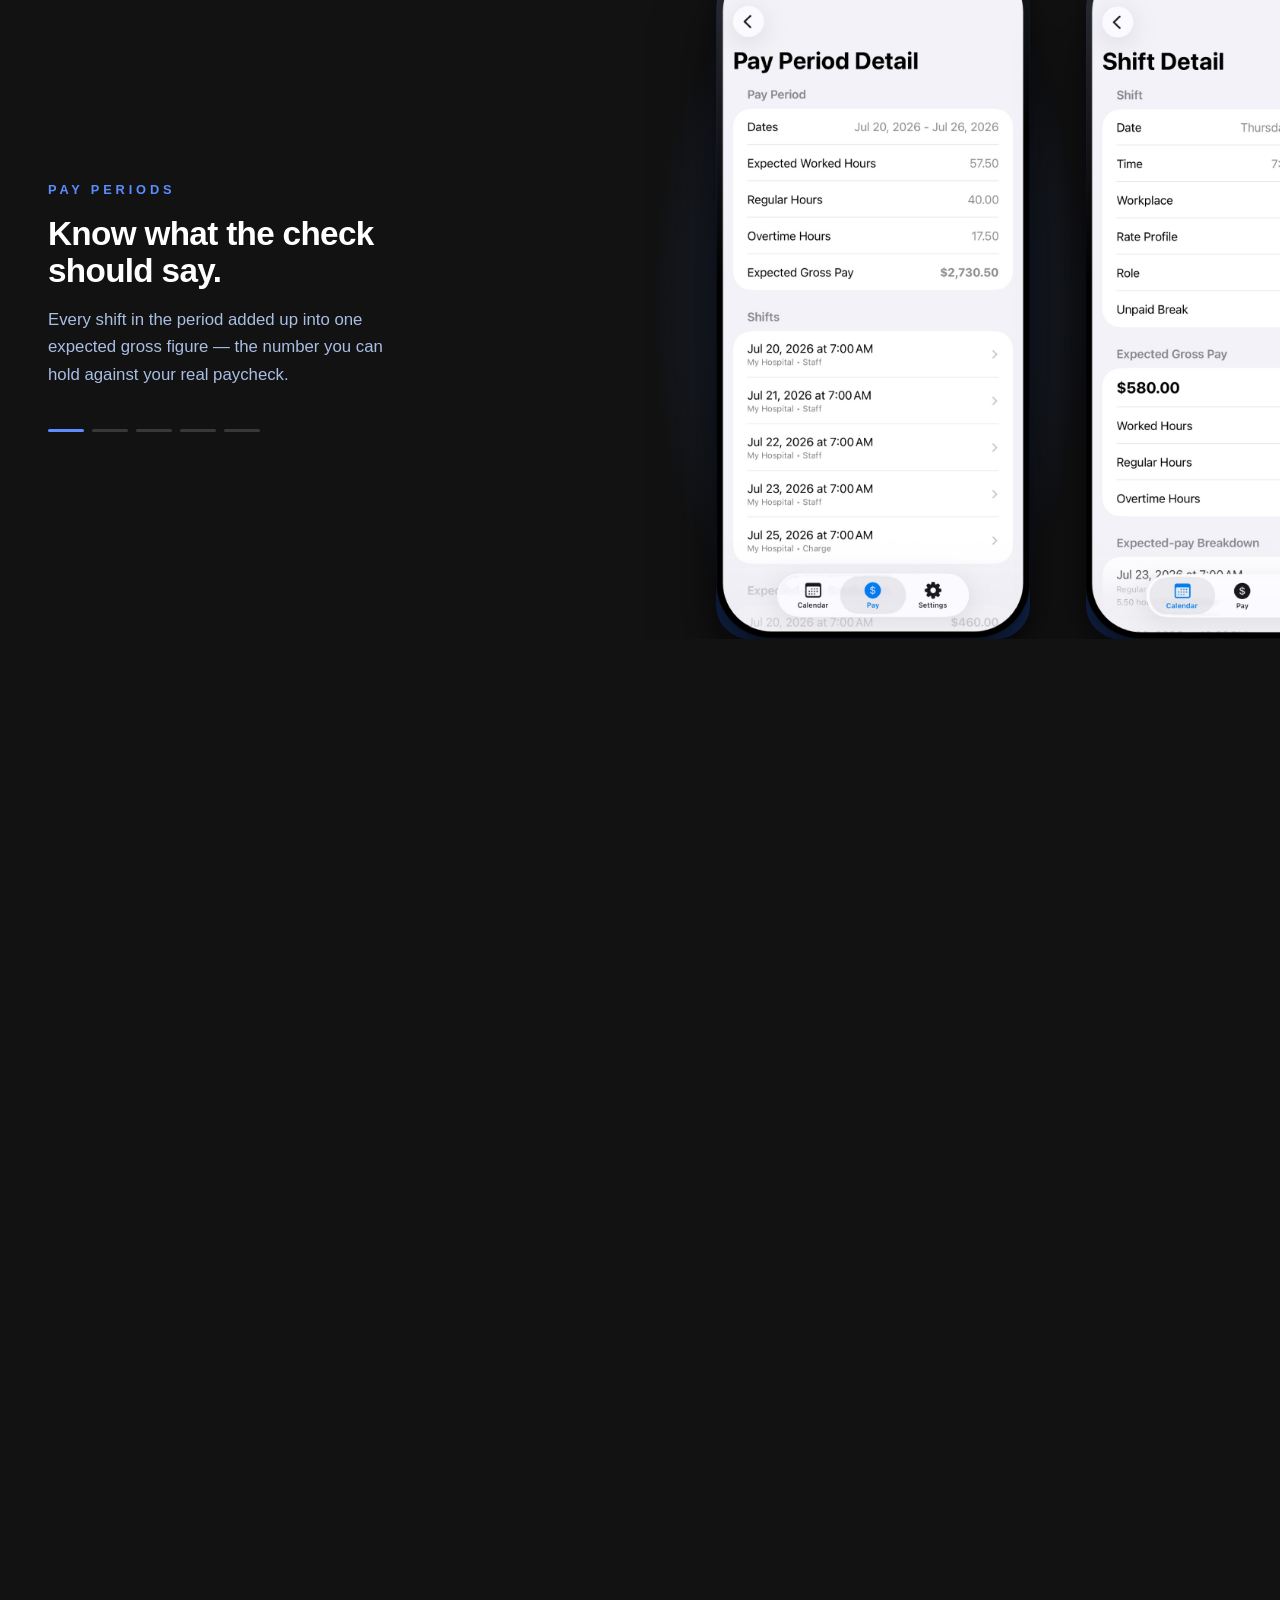
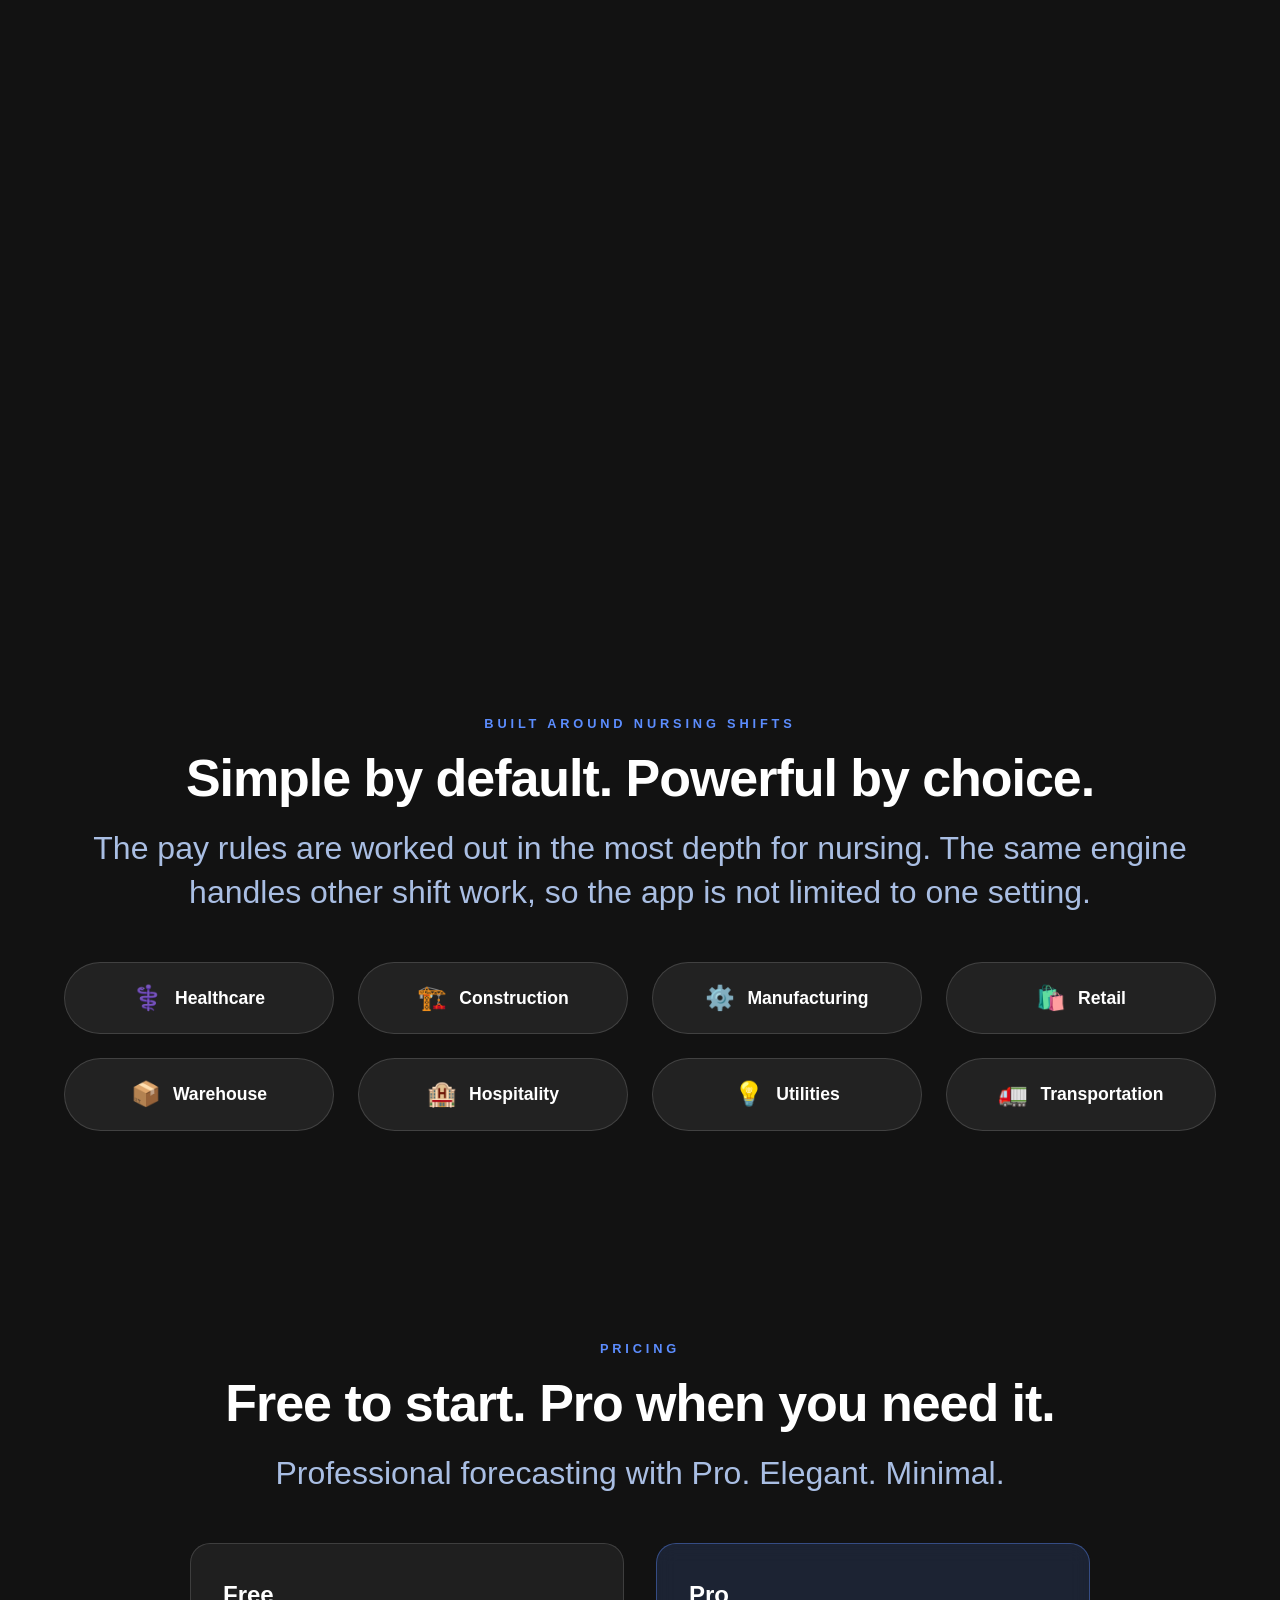
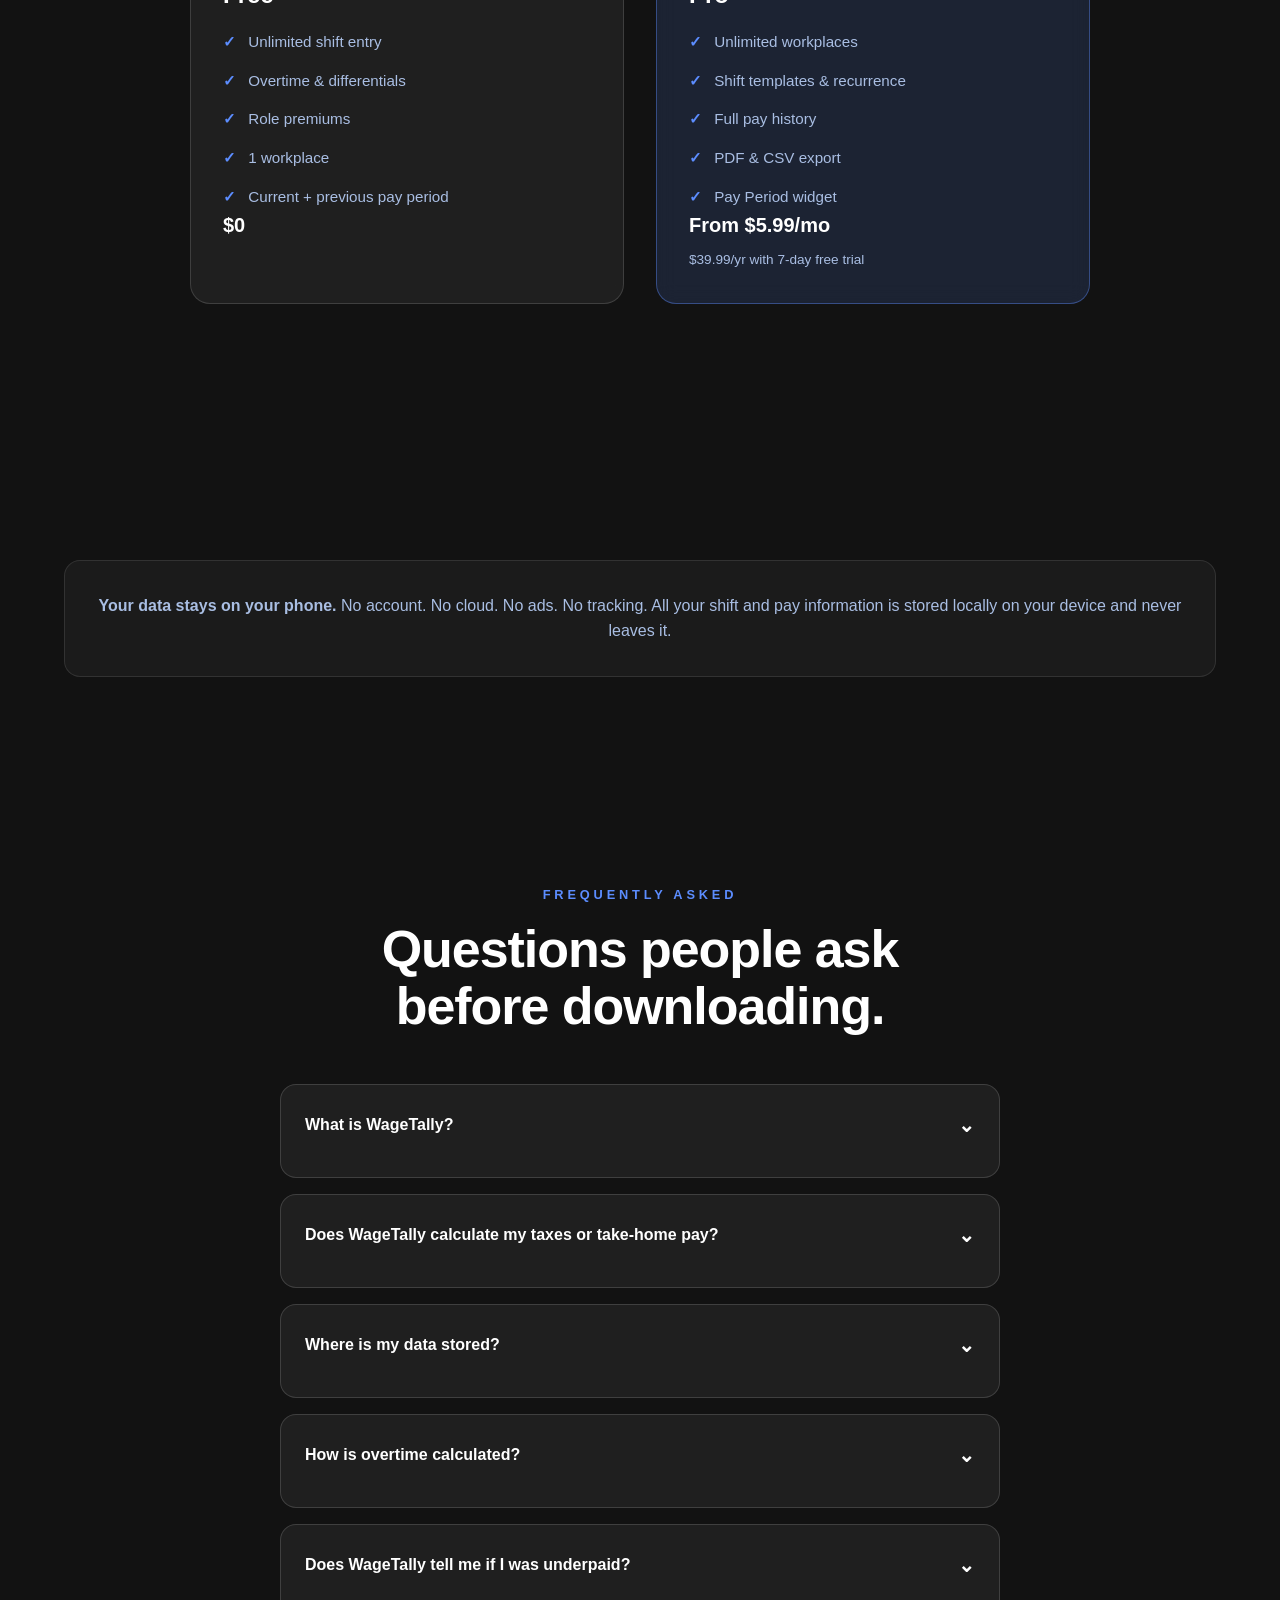
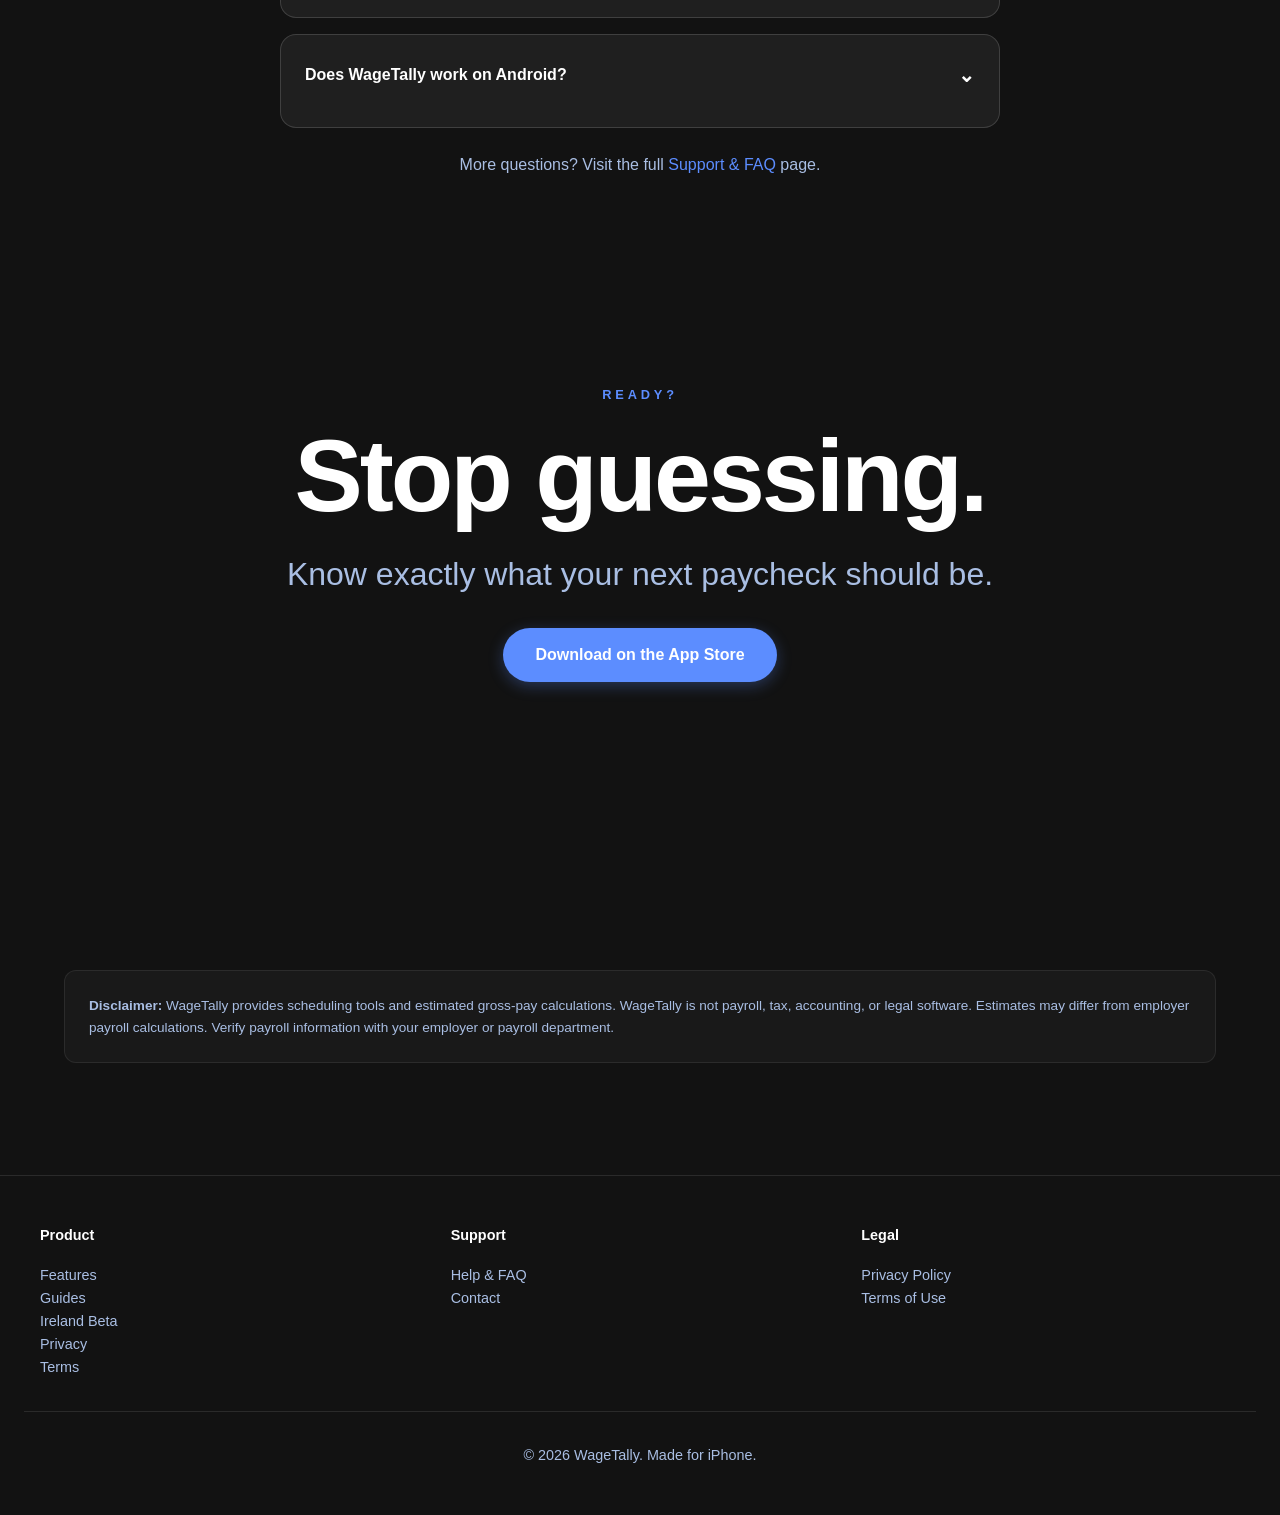
==== commit 8f260105: "Record where a signup came from, when the link can tell us The form already sent the full landing UR" ====
--- a/index.html
+++ b/index.html
@@ -577,6 +577,6 @@
     </div>
   </footer>
 
-  <script src="main.js?v=15"></script>
+  <script src="main.js?v=16"></script>
 </body>
 </html>
